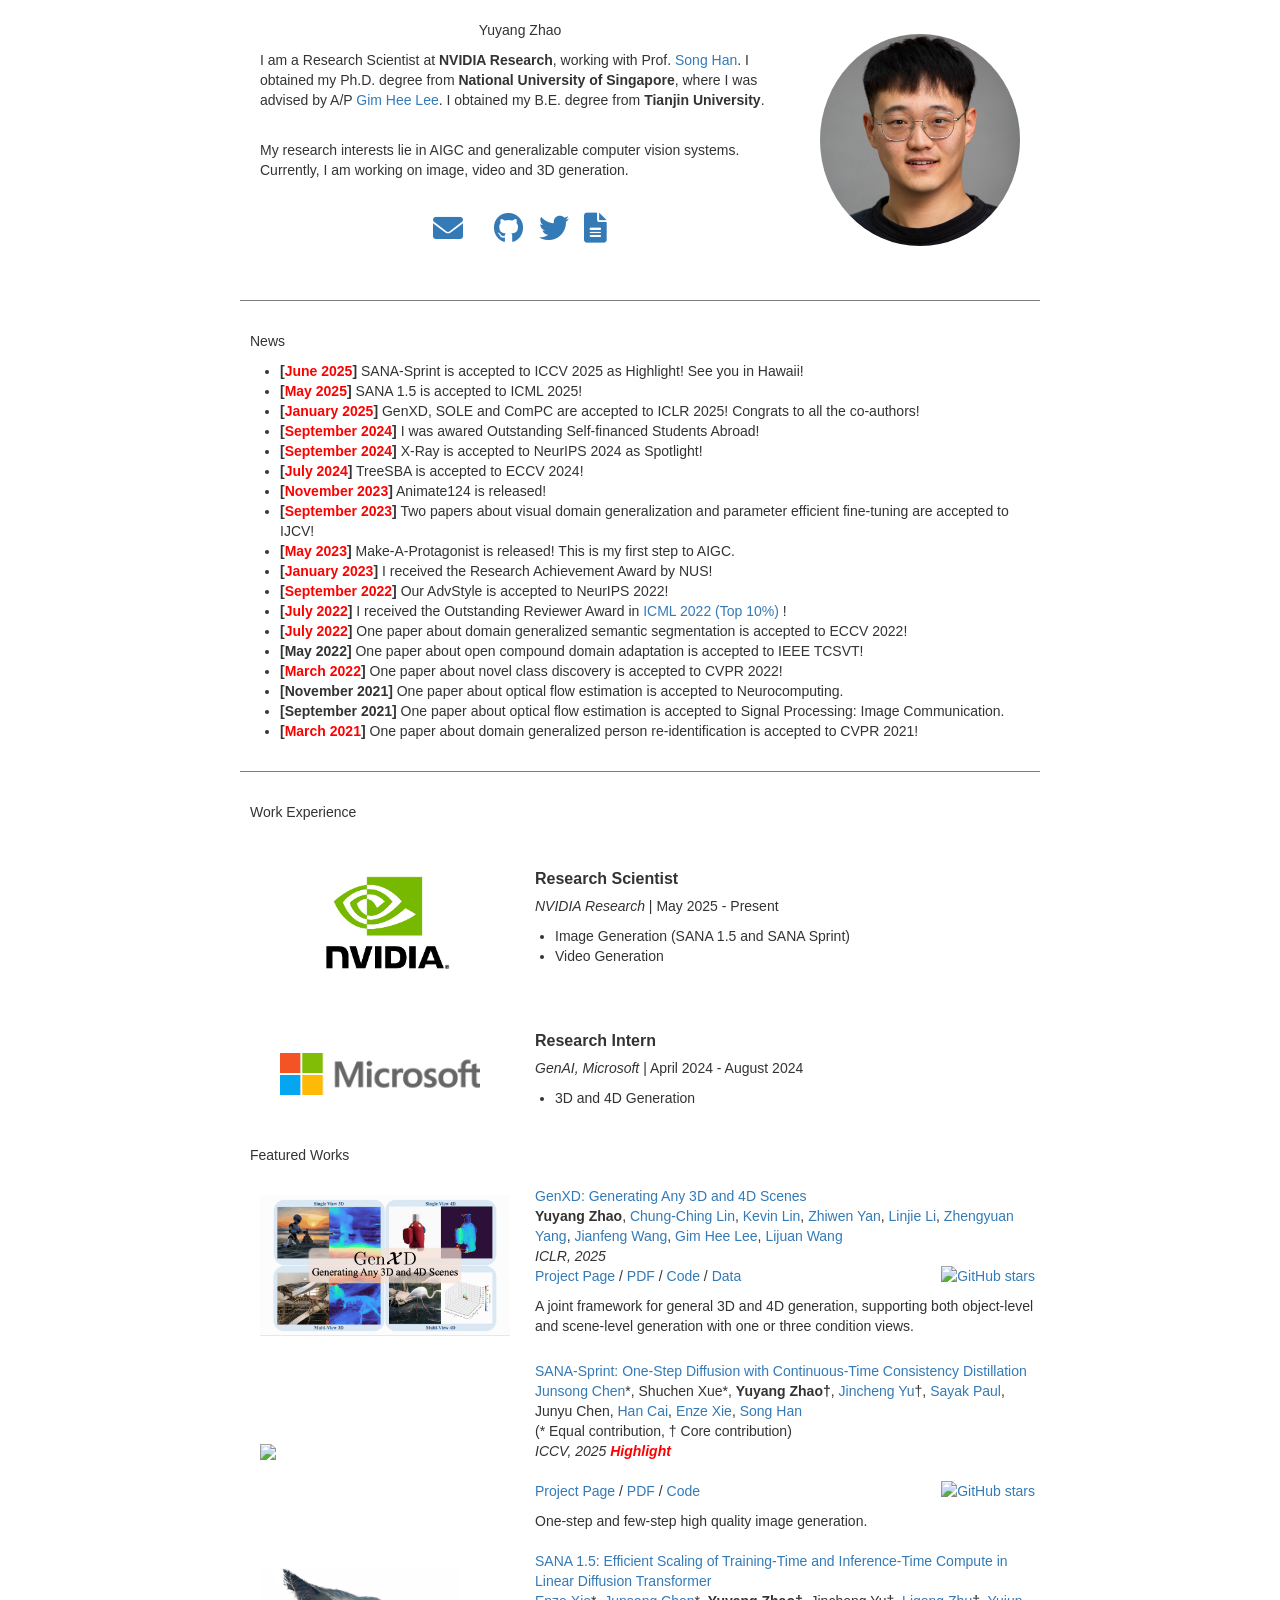
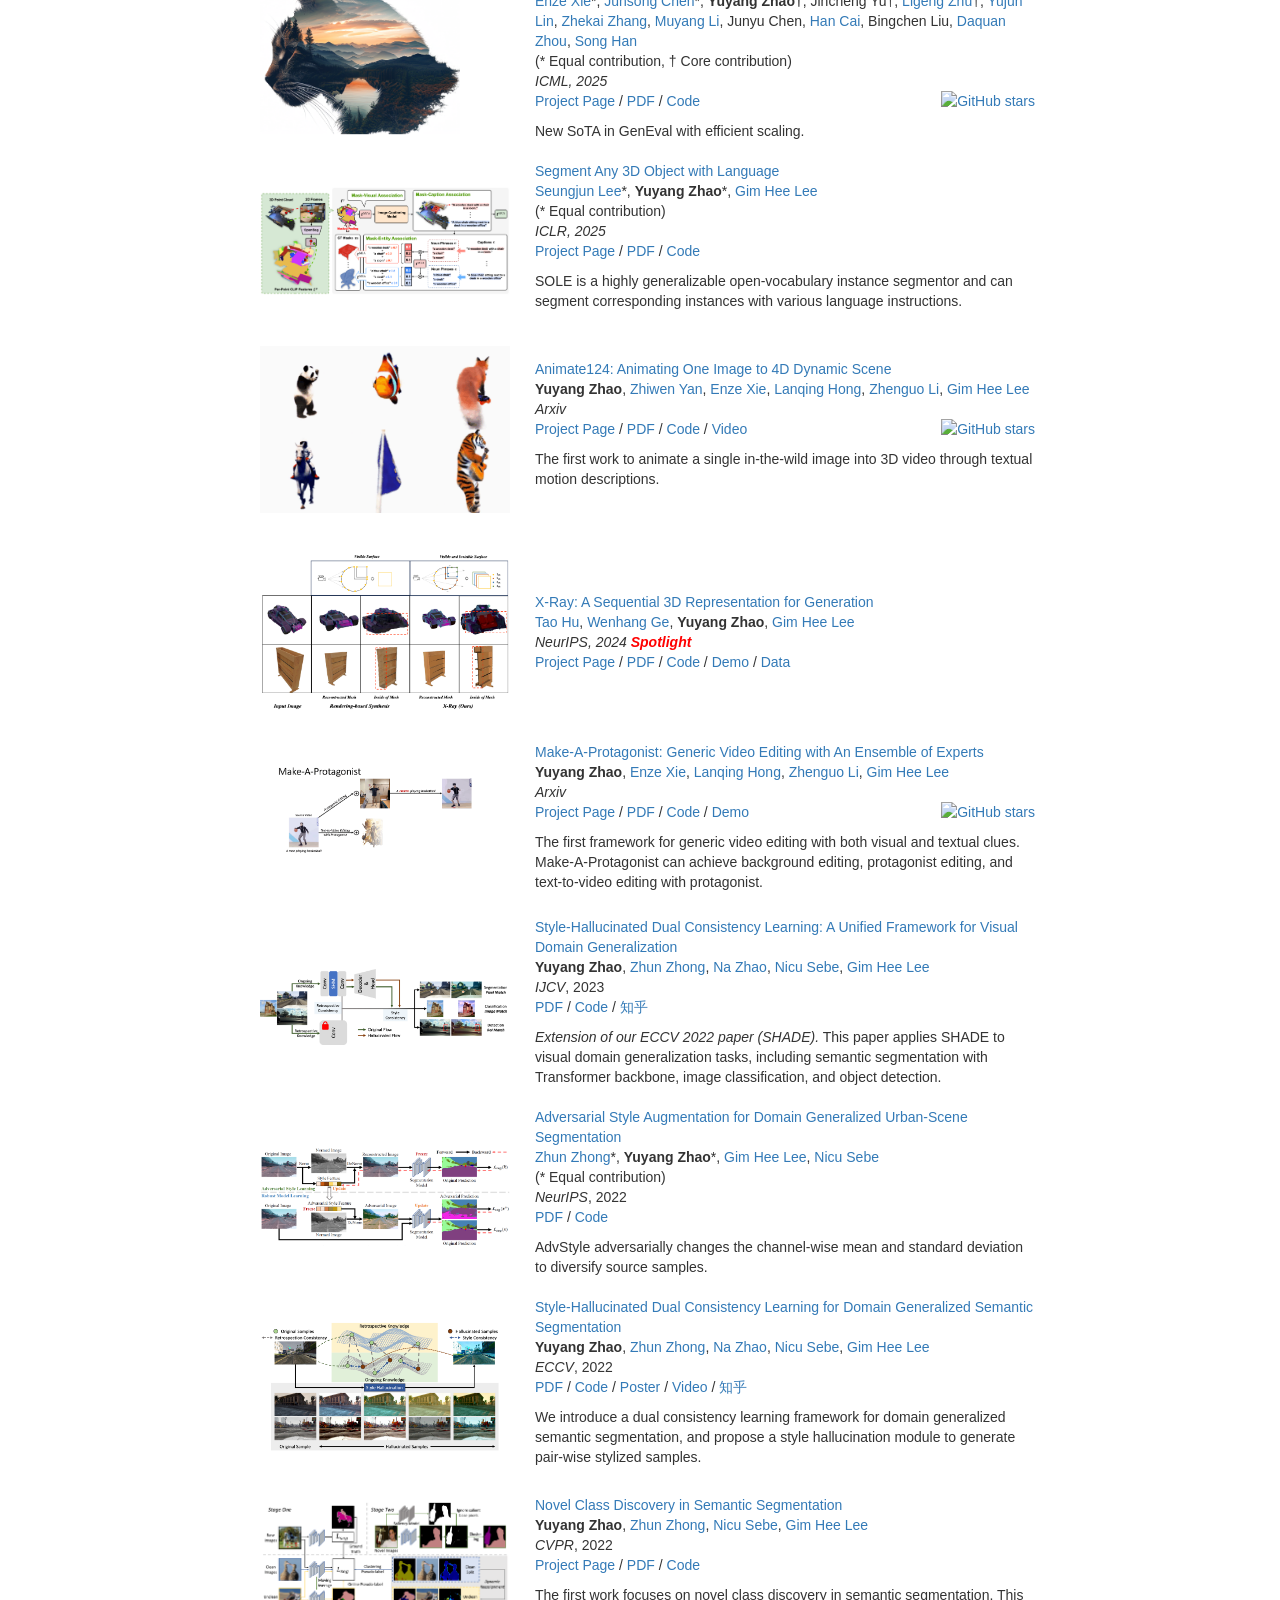
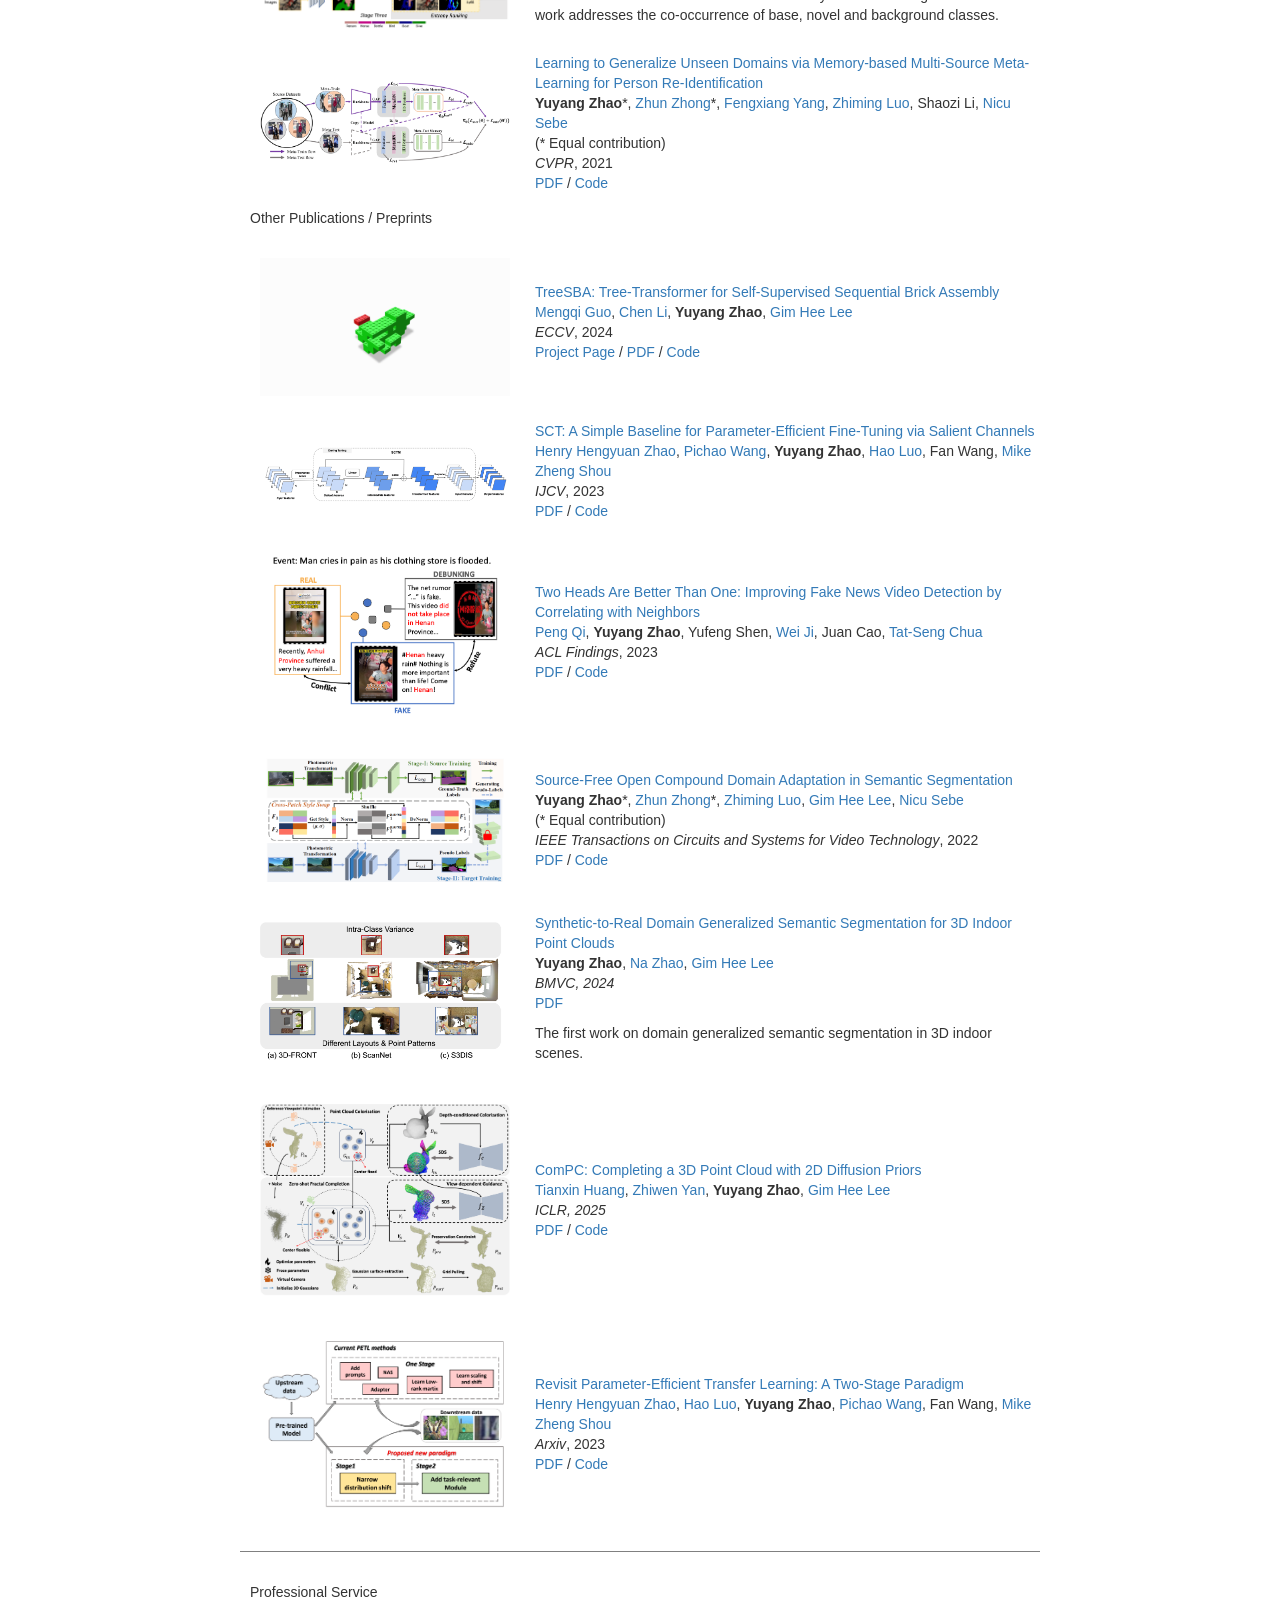
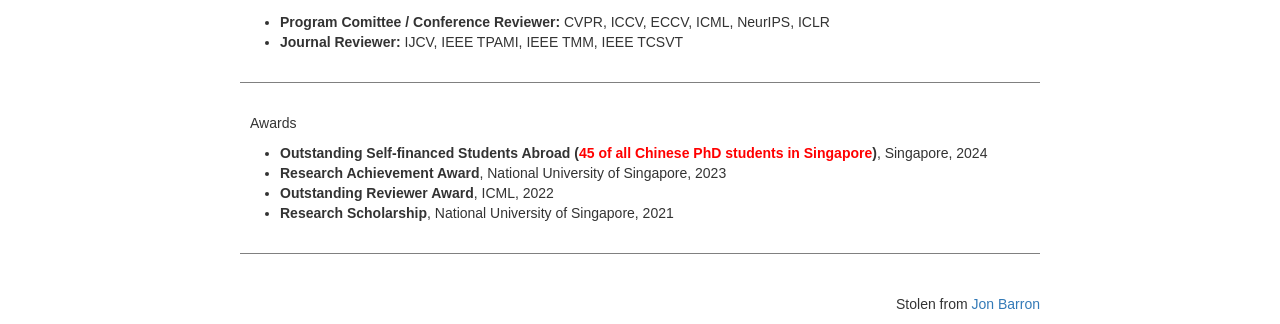
==== index.html @ 02d4dfb7 "update" ====
<!DOCTYPE HTML>
<html lang="en"><head><meta http-equiv="Content-Type" content="text/html; charset=UTF-8">
  <!-- Hi, Jon Here. Please DELETE the two <script> tags below if you use this HTML, otherwise my analytics will track your page -->
  <!-- Global site tag (gtag.js) - Google Analytics -->
  <!-- <script async src="https://www.googletagmanager.com/gtag/js?id=UA-7580334-2"></script> -->
  <!-- <script type="text/javascript" src="js/hidebib.js"></script> -->
  <!-- <script src="pet_cursor.js"></script>  -->
  <script>
    window.dataLayer = window.dataLayer || [];
    function gtag(){dataLayer.push(arguments);}
    gtag('js', new Date());
    gtag('config', 'UA-7580334-2');
  </script>

  <title>Yuyang Zhao</title>
  <link rel="stylesheet" href="https://maxcdn.bootstrapcdn.com/bootstrap/3.2.0/css/bootstrap.min.css">
  
  <meta name="author" content="Yuyang Zhao">
  <meta name="viewport" content="width=device-width, initial-scale=1">
  
  <link rel="stylesheet" type="text/css" href="css/stylesheet.css">
  <link rel="stylesheet" type="text/css" href="css/style.css">
  <link rel="icon" type="image/png" href="img/letter-z.png">
</head>

<!-- Previously, I have interned at <strong>GenAI, Microsoft</strong> and <strong>AITheory, Huawei</strong>.  -->
<!-- <body onload="startPetCursor();"> -->
  <table style="width:100%;max-width:800px;border:0px;border-spacing:0px;border-collapse:separate;margin-right:auto;margin-left:auto;"><tbody>
    <tr style="padding:0px">
      <td style="padding:0px">
        <table style="width:100%;border:0px;border-spacing:0px;border-collapse:separate;margin-right:auto;margin-left:auto;"><tbody>
          <tr style="padding:0px">
            <td style="padding:2.5%;width:70%;vertical-align:middle">
              <p style="text-align:center">
                <name>Yuyang Zhao</name>
              </p>
              <p>I am a Research Scientist at <strong>NVIDIA Research</strong>, working with Prof. <a href="https://songhan.mit.edu/">Song Han</a>. I obtained my Ph.D. degree from <strong>National University of Singapore</strong>, where I was advised by A/P <a href="https://www.comp.nus.edu.sg/~leegh/">Gim Hee Lee</a>. I obtained my B.E. degree from <strong>Tianjin University</strong>. <br/><br/>
              </p>
              <p>
                My research interests lie in AIGC and generalizable computer vision systems. Currently, I am working on image, video and 3D generation.
              </p>

              <p style="text-align:center">
                </br>
                <link rel="stylesheet" href="https://cdn.jsdelivr.net/gh/jpswalsh/academicons@1/css/academicons.min.css">
                <!-- <link rel="stylesheet" href="https://cdnjs.cloudflare.com/ajax/libs/font-awesome/4.7.0/css/font-awesome.min.css"> -->
                <link rel="stylesheet" href="https://cdnjs.cloudflare.com/ajax/libs/font-awesome/6.0.0-beta3/css/all.min.css">
                <a href="mailto:yuyangzhao98@gmail.com"><i class="fa-solid fa-envelope" style='font-size:30px'></i>&nbsp &nbsp
                <a href="https://scholar.google.com/citations?user=u5M6XPAAAAAJ&hl=en"><i class="ai ai-google-scholar ai-3x" style='font-size:28px'></i>&nbsp &nbsp
                <a href="https://github.com/HeliosZhao"><i class="fa-brands fa-github" style='font-size:30px'></i>&nbsp &nbsp
                <a href="https://twitter.com/yuyangzhao_"><i class="fa-brands fa-twitter" style='font-size:30px'></i>&nbsp &nbsp</a>
                <a href="files/CV-Yuyang-Zhao.pdf"><i class="fa-solid fa-file-lines" style='font-size:30px'></i></a>
                <!-- <a href="https://twitter.com/cihangxie?ref_src=twsrc%5Etfw" class="twitter-follow-button" data-show-count="false">Follow @cihangxie</a><script async src="https://platform.twitter.com/widgets.js" charset="utf-8"></script> -->
              </p>
            </td>
            <td style="padding:2.5%;width:40%;max-width:40%">
              <a href="img/selfie.JPG"><img style="width:100%;max-width:100%;border-radius:50%" alt="profile photo" src="img/selfie.JPG" class="hoverZoomLink"></a>
            </td>
          </tr>
        </tbody></table>

        <hr>

        
        <table style="width:100%;border:0px;border-spacing:0px;border-collapse:separate;margin-right:auto;margin-left:auto;"><tbody>
            <tr>
                <td style="padding:10px;width:100%;vertical-align:middle">
                    <heading>News</heading>
                </td>
            </tr>
        </tbody></table>
        <table style="width:100%;border:0px;border-spacing:0px;border-collapse:separate;margin-right:auto;margin-left:auto;"><tbody>
            
        <table style="width:100%;border:0px;border-spacing:0px;border-collapse:separate;margin-right:auto;margin-left:auto;"><tbody>
        <tr>
            <!-- <em><strong><font color='#a82e2e'> I'm on the job market and looking for a Research Scientist/Engineer position starting in the summer of 2025. Feel free to reach out if you have any openings! </strong></em></font> -->
            <ul>
                <li><strong>[<font color="red">June 2025</font>]</strong> SANA-Sprint is accepted to ICCV 2025 as Highlight! See you in Hawaii!

                <li><strong>[<font color="red">May 2025</font>]</strong> SANA 1.5 is accepted to ICML 2025!
                
                <li><strong>[<font color="red">January 2025</font>]</strong> GenXD, SOLE and ComPC are accepted to ICLR 2025! Congrats to all the co-authors!
                
                <li><strong>[<font color="red">September 2024</font>]</strong> I was awared Outstanding Self-financed Students Abroad!

                <li><strong>[<font color="red">September 2024</font>]</strong> X-Ray is accepted to NeurIPS 2024 as Spotlight!

                <li><strong>[<font color="red">July 2024</font>]</strong> TreeSBA is accepted to ECCV 2024!

                <!-- <li><strong>[<font color="red">April 2024</font>]</strong> Checkout our new 3D representation and generation framework: X-Ray! -->

                <li><strong>[<font color="red">November 2023</font>]</strong> Animate124 is released! 

                <li><strong>[<font color="red">September 2023</font>]</strong> Two papers about visual domain generalization and parameter efficient fine-tuning are accepted to IJCV!

                <li><strong>[<font color="red">May 2023</font>]</strong> Make-A-Protagonist is released! This is my first step to AIGC.

                <li><strong>[<font color="red">January 2023</font>]</strong> I received the Research Achievement Award by NUS!

                <li><strong>[<font color="red">September 2022</font>]</strong> Our AdvStyle is accepted to NeurIPS 2022!

                <li><strong>[<font color="red">July 2022</font>]</strong> I received the Outstanding Reviewer Award in <a href="https://icml.cc/Conferences/2022/Reviewers">ICML 2022 (Top 10%) </a>! 

                <li><strong>[<font color="red">July 2022</font>]</strong> One paper about domain generalized semantic segmentation is accepted to ECCV 2022!
            
                <li><strong>[May 2022]</strong> One paper about open compound domain adaptation is accepted to IEEE TCSVT! 

                <li><strong>[<font color="red">March 2022</font>]</strong> One paper about novel class discovery is accepted to CVPR 2022!

                <li><strong>[November 2021]</strong> One paper about optical flow estimation is accepted to Neurocomputing.
                
                <li><strong>[September 2021]</strong> One paper about optical flow estimation is accepted to Signal Processing: Image Communication. 

                <li><strong>[<font color="red">March 2021</font>]</strong> One paper about domain generalized person re-identification is accepted to CVPR 2021!

            </ul>
          </td>
        </tr>
        </tbody></table>
        <hr>



        <table style="width:100%;border:0px;border-spacing:0px;border-collapse:separate;margin-right:auto;margin-left:auto;">
            <tbody>
              <tr>
                <td style="padding:10px;width:100%;vertical-align:middle">
                  <heading>Work Experience</heading>
                </td>
              </tr>
            </tbody>
          </table>
          
          <table style="width:100%;border:0px;border-spacing:0px;border-collapse:separate;margin-right:auto;margin-left:auto;">
            <tbody>
              <tr>

                <td style="padding:20px;width:35%;vertical-align:middle">
                  <img src="img/NVIDIA-logo-white.png" alt="NVIDIA Logo" width="250">
                </td>
                <td style="padding:5px;width:75%;vertical-align:middle">
                  <p style="margin-bottom:5px;">
                    <strong style="font-size:16px;">Research Scientist</strong>
                  </p>
                  <p style="margin-top:2px; margin-bottom:10px;">
                    <em>NVIDIA Research</em> | May 2025 - Present
                  </p>
                  <ul style="padding-left:20px;">
                    <li>Image Generation (SANA 1.5 and SANA Sprint)</li>
                    <li>Video Generation</li>
                  </ul>
                </td>
              </tr>
              
              <tr>
                <td style="padding:40px;width:35%;vertical-align:middle">
                    <img src="img/microsoft-logo.png" alt="Microsoft Logo" width="200">
                  </td>
                  <td style="padding:5px;width:75%;vertical-align:middle">
                  <p style="margin-bottom:5px;">
                    <strong style="font-size:16px;">Research Intern</strong>
                  </p>
                  <p style="margin-top:2px; margin-bottom:10px;">
                    <em>GenAI, Microsoft</em> | April 2024 - August 2024
                  </p>
                  <ul style="padding-left:20px;">
                    <li>3D and 4D Generation</li>
                  </ul>
                </td>
              </tr>
              
            </tbody>
          </table>


        <table style="width:100%;border:0px;border-spacing:0px;border-collapse:separate;margin-right:auto;margin-left:auto;"><tbody>
          <tr>
          <td style="padding:10px;width:100%;vertical-align:middle">
            <heading>Featured Works</heading>
          </td>
        </tr>
      </tbody></table>


      <table style="width:100%;border:0px;border-spacing:0px;border-collapse:separate;margin-right:auto;margin-left:auto;"><tbody> 


        <tr>
            <!-- <td style="padding:20px;width:35%;vertical-align:middle">
                <video width="250" controls>
                    <source src="img/genxd-homepage-teaser.mp4" type="video/mp4">
                </video>
            </td> -->
            <td style="padding:20px;width:35%;vertical-align:middle">
                <img src='img/genxd.gif' width="250"></div>
            </td>
            <td style="padding:5px;width:75%;vertical-align:middle">
                <!-- <p> -->
                <a href="https://arxiv.org/abs/2411.02319">
                    <papertitle>GenXD: Generating Any 3D and 4D Scenes</papertitle>
                </a>
                <br>
                <strong>Yuyang Zhao</strong>,
                <a href="https://www.microsoft.com/en-us/research/people/chunglin/">Chung-Ching Lin</a>,
                <a href="https://sites.google.com/site/kevinlin311tw/me">Kevin Lin</a>,
                <a href="https://jokeryan.github.io/about/">Zhiwen Yan</a>,
                <a href="https://www.microsoft.com/en-us/research/people/linjli/">Linjie Li</a>,
                <a href="https://zyang-ur.github.io/">Zhengyuan Yang</a>,
                <a href="https://jianfengwang.me/">Jianfeng Wang</a>,
                <a href="https://www.comp.nus.edu.sg/~leegh/">Gim Hee Lee</a>,
                <a href="https://www.microsoft.com/en-us/research/people/lijuanw/">Lijuan Wang</a>
                <br>
                <em>ICLR, 2025</em>
                <br>
                <!-- </p> -->
                <div class="paper" id="genxd">
                  <a href="https://gen-x-d.github.io/">Project Page</a> /
                  <a href="https://arxiv.org/pdf/2411.02319">PDF</a> /
                  <a href="https://github.com/HeliosZhao/GenXD">Code</a> /
                  <a href="https://huggingface.co/datasets/Yuyang-z/CamVid-30K">Data</a>
                  <a class="more-link" href="https://github.com/HeliosZhao/GenXD" target="_blank"><img alt="GitHub stars" align="right"
                    src="https://img.shields.io/github/stars/HeliosZhao/GenXD?style=social"></a>
                </div>

                <!-- <br> -->
                <p></p>
                <p>
                A joint framework for general 3D and 4D generation, supporting both object-level and scene-level generation with one or three condition views.
                </p>
            </td>
        </tr> 


        <tr>

            <td style="padding:20px;width:35%;vertical-align:middle">
                <img src='img/sana-sprint.gif' width="250"></div>
            </td>
            <td style="padding:5px;width:75%;vertical-align:middle">
                <!-- <p> -->
                <a href="https://arxiv.org/abs/2503.09641">
                    <papertitle>SANA-Sprint: One-Step Diffusion with Continuous-Time Consistency Distillation</papertitle>
                </a>
                <br>
                
                
                <a href="https://lawrence-cj.github.io/">Junsong Chen</a>*,
                Shuchen Xue*,
                <strong>Yuyang Zhao&dagger;</strong>,
                <a href="https://lovesykun.cn/about.html">Jincheng Yu</a>&dagger;,
                <a href="https://sayak.dev/">Sayak Paul</a>,
                Junyu Chen,
                <a href="https://han-cai.github.io/">Han Cai</a>,
                <a href="https://xieenze.github.io/">Enze Xie</a>,
                <a href="https://hanlab.mit.edu/songhan">Song Han</a>
                <br>
                (* Equal contribution, &dagger; Core contribution)<br>
                <em>ICCV, 2025 <strong><font color="red">Highlight</font></strong> </em>
                <br>
                <br>
                <!-- </p> -->
                <div class="paper" id="sana">
                  <a href="https://nvlabs.github.io/Sana/Sprint/">Project Page</a> /
                  <a href="https://arxiv.org/pdf/2503.09641.pdf">PDF</a> /
                  <a href="https://github.com/NVlabs/Sana">Code</a> 
                  <a class="more-link" href="https://github.com/NVlabs/Sana" target="_blank"><img alt="GitHub stars" align="right"
                    src="https://img.shields.io/github/stars/NVlabs/Sana?style=social"></a>
                </div>

                <!-- <br> -->
                <p></p>
                <p>
                One-step and few-step high quality image generation.
                </p>
            </td>
        </tr> 


        <tr>

            <td style="padding:20px;width:35%;vertical-align:middle">
                <img src='img/sana.png' width="200"></div>
            </td>
            <td style="padding:5px;width:75%;vertical-align:middle">
                <!-- <p> -->
                <a href="https://arxiv.org/abs/2501.18427">
                    <papertitle>SANA 1.5: Efficient Scaling of Training-Time and Inference-Time Compute in Linear Diffusion Transformer</papertitle>
                </a>
                <br>
                
                <a href="https://xieenze.github.io/">Enze Xie</a>*,
                <a href="https://lawrence-cj.github.io/">Junsong Chen</a>*,
                <strong>Yuyang Zhao&dagger;</strong>,
                Jincheng Yu&dagger;,
                <a href="http://lzhu.me/">Ligeng Zhu</a>&dagger;,
                <a href="https://yujunlin.com/">Yujun Lin</a>,
                <a href="https://hanlab.mit.edu/team/zhekai-zhang">Zhekai Zhang</a>,
                <a href="https://lmxyy.me/">Muyang Li</a>,
                Junyu Chen,
                <a href="https://han-cai.github.io/">Han Cai</a>,
                Bingchen Liu,
                <a href="https://zhoudaquan.github.io/homepage.io/index.html">Daquan Zhou</a>,
                <a href="https://hanlab.mit.edu/songhan">Song Han</a>
                <br>
                (* Equal contribution, &dagger; Core contribution)<br>
                <em>ICML, 2025</em>
                <br>
                <!-- </p> -->
                <div class="paper" id="sana">
                  <a href="https://nvlabs.github.io/Sana/">Project Page</a> /
                  <a href="https://arxiv.org/pdf/2501.18427.pdf">PDF</a> /
                  <a href="https://github.com/NVlabs/Sana">Code</a> 
                  <a class="more-link" href="https://github.com/NVlabs/Sana" target="_blank"><img alt="GitHub stars" align="right"
                    src="https://img.shields.io/github/stars/NVlabs/Sana?style=social"></a>
                </div>

                <!-- <br> -->
                <p></p>
                <p>
                New SoTA in GenEval with efficient scaling.
                </p>
            </td>
        </tr> 


        <tr>
            <!-- <tr bgcolor="#ffffd0"> -->
                <td style="padding:20px;width:35%;vertical-align:middle">
                    <img src='img/sole.png' width="250"></div>
                        </td>
                <td style="padding:5px;width:75%;vertical-align:middle">
                    <!-- <p> -->
                    <a href="https://arxiv.org/abs/2404.02157">
                        <papertitle>Segment Any 3D Object with Language</papertitle>
                    </a>
                    <br>
                    <a href="https://github.com/0nandon">Seungjun Lee</a>*,
                    <strong>Yuyang Zhao</strong>*,
                    <a href="https://www.comp.nus.edu.sg/~leegh/">Gim Hee Lee</a>
                    <br>
                    (* Equal contribution)<br>
                    <em>ICLR, 2025</em>
                    <br>
                    <!-- </p> -->
                    <div class="paper" id="sole">
                      <a href="https://cvrp-sole.github.io/">Project Page</a> /
                      <a href="https://arxiv.org/pdf/2404.02157.pdf">PDF</a> /
                      <a href="https://github.com/CVRP-SOLE/SOLE">Code</a> 
                    </div>
  
                    <!-- <br> -->
                    <p></p>
                    <p>
                    SOLE is a highly generalizable open-vocabulary instance segmentor and can segment corresponding instances with various language instructions.
                    </p>
                </td>
            </tr> 


        <tr>
            <!-- <tr bgcolor="#ffffd0"> -->
                <td style="padding:20px;width:35%;vertical-align:middle">
                    <img src='img/animate124.gif' width="250"></div>
                </td>
                <td style="padding:5px;width:75%;vertical-align:middle">
                    <!-- <p> -->
                    <a href="https://arxiv.org/abs/2311.14603">
                        <papertitle>Animate124: Animating One Image to 4D Dynamic Scene</papertitle>
                    </a>
                    <br>
                    <strong>Yuyang Zhao</strong>,
                    <a href="https://jokeryan.github.io/about/">Zhiwen Yan</a>,
                    <a href="https://xieenze.github.io/">Enze Xie</a>,
                    <a href="https://scholar.google.com.sg/citations?user=2p7x6OUAAAAJ&hl=en">Lanqing Hong</a>,
                    <a href="https://scholar.google.com.sg/citations?user=XboZC1AAAAAJ&hl=en">Zhenguo Li</a>,
                    <a href="https://www.comp.nus.edu.sg/~leegh/">Gim Hee Lee</a>
                    <br>
                    <em>Arxiv</em>
                    <br>
                    <!-- </p> -->
                    <div class="paper" id="Animate124">
                      <a href="https://animate124.github.io/">Project Page</a> /
                      <a href="https://arxiv.org/pdf/2311.14603.pdf">PDF</a> /
                      <a href="https://github.com/HeliosZhao/Animate124">Code</a> /
                      <a href="https://www.youtube.com/watch?v=L_1HCBhz9MM">Video</a>
                      <a class="more-link" href="https://github.com/HeliosZhao/Animate124" target="_blank"><img alt="GitHub stars" align="right"
                        src="https://img.shields.io/github/stars/HeliosZhao/Animate124?style=social"></a>
                    </div>
  
                    <!-- <br> -->
                    <p></p>
                    <p>
                    The first work to animate a single in-the-wild image into 3D video through textual motion descriptions.
                    </p>
                </td>
            </tr> 


    <tr>
        <!-- <tr bgcolor="#ffffd0"> -->
            <td style="padding:20px;width:35%;vertical-align:middle">
                <img src='img/xray.png' width="250"></div>
                    </td>
            <td style="padding:5px;width:75%;vertical-align:middle">
                <!-- <p> -->
                <a href="https://arxiv.org/abs/2404.14329">
                    <papertitle>X-Ray: A Sequential 3D Representation for Generation</papertitle>
                </a>
                <br>
                <a href="https://tau-yihouxiang.github.io/">Tao Hu</a>,
                <a href="https://g3956.github.io/wenhangge.github.io/">Wenhang Ge</a>,
                <strong>Yuyang Zhao</strong>,
                <a href="https://www.comp.nus.edu.sg/~leegh/">Gim Hee Lee</a>
                <br>
                <em>NeurIPS, 2024 <strong><font color="red">Spotlight</font></strong> </em>
                <br>
                <!-- </p> -->
                <div class="paper" id="zspcc">
                    <a href="https://tau-yihouxiang.github.io/projects/X-Ray/X-Ray.html">Project Page</a> /
                    <a href="https://arxiv.org/pdf/2404.14329.pdf">PDF</a> /
                    <a href="https://github.com/tau-yihouxiang/X-Ray">Code</a> /
                    <a href="">Demo</a> /
                    <a href="https://huggingface.co/datasets/yihouxiang/X-Ray">Data</a> 
                </div>

                <!-- <br>
                <p></p>
                <p>
                SOLE is a highly generalizable open-vocabulary instance segmentor and can segment corresponding instances with various language instructions.
                </p> -->
            </td>
        </tr> 

    
                
        <tr>
          <!-- <tr bgcolor="#ffffd0"> -->
              <td style="padding:20px;width:35%;vertical-align:middle">
                  <img src='img/make-a-protagonist.gif' width="250"></div>
                      </td>
              <td style="padding:5px;width:75%;vertical-align:middle">
                  <!-- <p> -->
                  <a href="https://arxiv.org/abs/2305.08850">
                      <papertitle>Make-A-Protagonist: Generic Video Editing with An Ensemble of Experts</papertitle>
                  </a>
                  <br>
                  <strong>Yuyang Zhao</strong>,
                  <a href="https://xieenze.github.io/">Enze Xie</a>,
                  <a href="https://scholar.google.com.sg/citations?user=2p7x6OUAAAAJ&hl=en">Lanqing Hong</a>,
                  <a href="https://scholar.google.com.sg/citations?user=XboZC1AAAAAJ&hl=en">Zhenguo Li</a>,
                  <a href="https://www.comp.nus.edu.sg/~leegh/">Gim Hee Lee</a>
                  <br>
                  <em>Arxiv</em>
                  <br>
                  <!-- </p> -->
                  <div class="paper" id="Make-A-Protagonist">
                    <a href="https://make-a-protagonist.github.io/">Project Page</a> /
                    <a href="https://arxiv.org/pdf/2305.08850.pdf">PDF</a> /
                    <a href="https://github.com/HeliosZhao/Make-A-Protagonist">Code</a> /
                    <a href="https://huggingface.co/spaces/Make-A-Protagonist/Make-A-Protagonist-inference">Demo</a>
                    <a class="more-link" href="https://github.com/HeliosZhao/Make-A-Protagonist" target="_blank"><img alt="GitHub stars" align="right"
                      src="https://img.shields.io/github/stars/HeliosZhao/Make-A-Protagonist?style=social"></a>
                  </div>

                  <!-- <br> -->
                  <p></p>
                  <p>
                  The first framework for generic video editing with both visual and textual clues. Make-A-Protagonist can achieve background editing, protagonist editing, and text-to-video editing with protagonist.
                  </p>
              </td>
          </tr> 


          <tr>
            <!-- <tr bgcolor="#ffffd0"> -->
                <td style="padding:20px;width:35%;vertical-align:middle">
                    <img src='img/shade-visualdg.png' width="250"></div>
                        </td>
                <td style="padding:5px;width:75%;vertical-align:middle">
                    <!-- <p> -->
                    <a href="https://arxiv.org/abs/2212.09068">
                        <papertitle>Style-Hallucinated Dual Consistency Learning: A Unified Framework for Visual Domain Generalization</papertitle>
                    </a>
                    <br>
                    <strong>Yuyang Zhao</strong>,
                    <a href="https://zhunzhong.site/">Zhun Zhong</a>,
                    <a href="https://na-z.github.io/">Na Zhao</a>,
                    <a href="https://disi.unitn.it/~sebe/">Nicu Sebe</a>,
                    <a href="https://www.comp.nus.edu.sg/~leegh/">Gim Hee Lee</a>
                    <br>
                    <em>IJCV</em>, 2023
                    <br>
                    <!-- </p> -->
                    <div class="paper" id="SHADE-V">
                        <a href="https://arxiv.org/pdf/2212.09068.pdf">PDF</a> /
                        <a href="https://github.com/HeliosZhao/SHADE-VisualDG">Code</a> /
                        <a href="https://zhuanlan.zhihu.com/p/593927717">知乎</a>
                    </div>
                    <!-- <br> -->
                    <p></p>
                    <p>
                    <em>Extension of our ECCV 2022 paper (SHADE).</em>
                    This paper applies SHADE to visual domain generalization tasks, including semantic segmentation with Transformer backbone, image classification, and object detection.
                    </p>
                </td>
            </tr> 

            
        <tr>
            <td style="padding:20px;width:25%;vertical-align:middle">
                <img src='img/advstyle.png' width="250"></div>
                    </td>
            <!-- <td width="75%" valign="middle"> -->
            <td style="padding:5px;width:75%;vertical-align:middle">
                <!-- <p> -->
                <a href="https://arxiv.org/abs/2207.04892">
                    <papertitle>Adversarial Style Augmentation for Domain Generalized Urban-Scene Segmentation</papertitle>
                </a>
                <br>
                <a href="https://zhunzhong.site/">Zhun Zhong</a>*,
                <strong>Yuyang Zhao</strong>*,
                <a href="https://www.comp.nus.edu.sg/~leegh/">Gim Hee Lee</a>,
                <a href="https://disi.unitn.it/~sebe/">Nicu Sebe</a>
                <br>
                (* Equal contribution)<br>
                <em>NeurIPS</em>, 2022
                <br>
                <!-- </p> -->
                <!-- <div class="paper" id="AdvStyle"> -->
                <a href="https://arxiv.org/pdf/2207.04892.pdf">PDF</a> /
                <a href="">Code</a>
                <!-- </div> -->
                <!-- <br> -->
                <p></p>
                <p>
                 AdvStyle adversarially changes the channel-wise mean and standard deviation to diversify source samples.
                </p>
                <p></p>
            </td>
        </tr>

        <tr>
        <!-- <tr bgcolor="#ffffd0"> -->
            <td style="padding:20px;width:35%;vertical-align:middle">
                <img src='img/shade_intro.png' width="250"></div>
                    </td>
            <td style="padding:5px;width:75%;vertical-align:middle">
                <!-- <p> -->
                <a href="https://arxiv.org/abs/2204.02548">
                    <papertitle>Style-Hallucinated Dual Consistency Learning for Domain Generalized Semantic Segmentation</papertitle>
                </a>
                <br>
                <strong>Yuyang Zhao</strong>,
                <a href="https://zhunzhong.site/">Zhun Zhong</a>,
                <a href="https://na-z.github.io/">Na Zhao</a>,
                <a href="https://disi.unitn.it/~sebe/">Nicu Sebe</a>,
                <a href="https://www.comp.nus.edu.sg/~leegh/">Gim Hee Lee</a>
                <br>
                <em>ECCV</em>, 2022
                <br>
                <!-- </p> -->
                <div class="paper" id="SHADE">
                    <a href="https://arxiv.org/pdf/2204.02548.pdf">PDF</a> /
                    <a href="https://github.com/HeliosZhao/SHADE">Code</a> /
                    <a href="https://github.com/HeliosZhao/SHADE/blob/master/assets/poster-0086.pdf">Poster</a> /
                    <a href="https://github.com/HeliosZhao/SHADE/releases/download/v1.0.0/0086.mp4">Video</a> /
                    <a href="https://zhuanlan.zhihu.com/p/593927717">知乎</a>
                </div>
                <!-- <br> -->
                <p></p>
                <p>
                 We introduce a dual consistency learning framework for domain generalized semantic segmentation, and propose a style hallucination module to generate pair-wise stylized samples.
                </p>
            </td>
        </tr> 

        <tr>
        <!-- <tr bgcolor="#ffffd0"> -->
            <td style="padding:20px;width:35%;vertical-align:middle">
                <img src='img/ncdss.png' width="250"></div>
                    </td>
            <td style="padding:5px;width:75%;vertical-align:middle">
                <!-- <p> -->
                <a href="https://arxiv.org/abs/2112.01900">
                    <papertitle>Novel Class Discovery in Semantic Segmentation</papertitle>
                </a>
                <br>
                <strong>Yuyang Zhao</strong>,
                <a href="https://zhunzhong.site/">Zhun Zhong</a>,
                <a href="https://disi.unitn.it/~sebe/">Nicu Sebe</a>,
                <a href="https://www.comp.nus.edu.sg/~leegh/">Gim Hee Lee</a>
                <br>
                <em>CVPR</em>, 2022
                <br>
                <!-- </p> -->
                <div class="paper" id="NCDSS">
                    <a href="https://ncdss.github.io/">Project Page</a> /
                    <a href="https://arxiv.org/pdf/2112.01900.pdf">PDF</a> /
                    <a href="https://github.com/HeliosZhao/NCDSS">Code</a>
                </div>
                <!-- <br> -->
                <p></p>
                <p>
                 The first work focuses on novel class discovery in semantic segmentation. This work addresses the co-occurrence of base, novel and background classes.
                </p>
            </td>
        </tr> 


        <tr>
            <!-- <tr bgcolor="#ffffd0"> -->
                <td style="padding:20px;width:35%;vertical-align:middle">
                    <img src='img/m3l.png' width="250"></div>
                        </td>
                <td style="padding:5px;width:75%;vertical-align:middle">
                    <!-- <p> -->
                    <a href="https://arxiv.org/abs/2012.00417">
                        <papertitle>Learning to Generalize Unseen Domains via Memory-based Multi-Source Meta-Learning for Person Re-Identification</papertitle>
                    </a>
                    <br>
                    <strong>Yuyang Zhao</strong>*,
                    <a href="https://zhunzhong.site/">Zhun Zhong</a>*,
                    <a href="https://flyingroastduck.github.io/">Fengxiang Yang</a>,
                    <a href="https://sites.google.com/view/zhimingluo">Zhiming Luo</a>,
                    Shaozi Li,
                    <a href="https://disi.unitn.it/~sebe/">Nicu Sebe</a>
                    <br>
                    (* Equal contribution)<br>
                    <em>CVPR</em>, 2021
                    <br>
                    <!-- </p> -->
                    <!-- <div class="paper" id="m3l"> -->
                    <a href="https://arxiv.org/pdf/2012.00417.pdf">PDF</a> /
                    <a href="https://github.com/HeliosZhao/M3L">Code</a>
                    <!-- </div> -->
                    <br>
                </td>
            </tr> 
    

        <table style="width:100%;border:0px;border-spacing:0px;border-collapse:separate;margin-right:auto;margin-left:auto;"><tbody>
            <tr>
            <td style="padding:10px;width:100%;vertical-align:middle">
              <heading>Other Publications / Preprints</heading>
            </td>
          </tr>
        </tbody></table>

        <!-- <table style="width:100%;border:0px;border-spacing:0px;border-collapse:separate;margin-right:auto;margin-left:auto;"><tbody>
            <tr>
            <td style="padding:10px;width:100%;vertical-align:middle">
              <h4><u>2022</u></h4>
            </td>
          </tr>
        </tbody></table> -->


        <table style="width:100%;border:0px;border-spacing:0px;border-collapse:separate;margin-right:auto;margin-left:auto;"><tbody> 


            <tr>
                <!-- <tr bgcolor="#ffffd0"> -->
                    <td style="padding:20px;width:35%;vertical-align:middle">
                        <img src='img/TreeSBA.gif' width="250"></div>
                            </td>
                    <td style="padding:5px;width:75%;vertical-align:middle">
                        <!-- <p> -->
                        <a href="https://arxiv.org/abs/2309.08513">
                            <papertitle>TreeSBA: Tree-Transformer for Self-Supervised Sequential Brick Assembly</papertitle>
                        </a>
                        <br>
                        <a href="https://dreamguo.github.io/">Mengqi Guo</a>,
                        <a href="https://chaneyddtt.github.io/">Chen Li</a>,
                        <strong>Yuyang Zhao</strong>,
                        <a href="https://www.comp.nus.edu.sg/~leegh/">Gim Hee Lee</a>
                        <br>
                        <em>ECCV</em>, 2024
                        <br>
                        <!-- </p> -->
                        <div class="paper" id="TreeSBA">
                            <a href="https://dreamguo.github.io/projects/TreeSBA/">Project Page</a> /
                            <a href="">PDF</a> /
                            <a href="">Code</a> 
                        </div>
                        <!-- <br> -->
                        <p></p>
                        <!-- <p>
                        <em>Extension of our ECCV 2022 paper (SHADE).</em>
                        This paper applies SHADE to visual domain generalization tasks, including semantic segmentation with Transformer backbone, image classification, and object detection.
                        </p> -->
                    </td>
                </tr>

                
        <tr>
          <!-- <tr bgcolor="#ffffd0"> -->
              <td style="padding:20px;width:35%;vertical-align:middle">
                  <img src='img/sct.png' width="250"></div>
                      </td>
              <td style="padding:5px;width:75%;vertical-align:middle">
                  <!-- <p> -->
                  <a href="https://arxiv.org/abs/2309.08513">
                      <papertitle>SCT: A Simple Baseline for Parameter-Efficient Fine-Tuning via Salient Channels</papertitle>
                  </a>
                  <br>
                  <a href="https://zhaohengyuan1.github.io/">Henry Hengyuan Zhao</a>,
                  <a href="https://wangpichao.github.io/">Pichao Wang</a>,
                  <strong>Yuyang Zhao</strong>,
                  <a href="https://luohao.site/">Hao Luo</a>,
                  Fan Wang,
                  <a href="https://sites.google.com/view/showlab">Mike Zheng Shou</a>
                  <br>
                  <em>IJCV</em>, 2023
                  <br>
                  <!-- </p> -->
                  <div class="paper" id="SCT">
                      <a href="https://arxiv.org/pdf/2309.08513.pdf">PDF</a> /
                      <a href="https://github.com/zhaohengyuan1/SCT">Code</a> 
                  </div>
                  <!-- <br> -->
                  <p></p>
                  <!-- <p>
                  <em>Extension of our ECCV 2022 paper (SHADE).</em>
                  This paper applies SHADE to visual domain generalization tasks, including semantic segmentation with Transformer backbone, image classification, and object detection.
                  </p> -->
              </td>
          </tr>


        <tr>
          <!-- <tr bgcolor="#ffffd0"> -->
              <td style="padding:20px;width:35%;vertical-align:middle">
                  <img src='img/need.png' width="250"></div>
                      </td>
              <td style="padding:5px;width:75%;vertical-align:middle">
                  <!-- <p> -->
                  <a href="https://arxiv.org/abs/2306.05241">
                      <papertitle>Two Heads Are Better Than One: Improving Fake News Video Detection by Correlating with Neighbors</papertitle>
                  </a>
                  <br>
                  <a href="http://pengqi.site/">Peng Qi</a>,
                  <strong>Yuyang Zhao</strong>,
                  Yufeng Shen,
                  <a href="https://jiwei0523.github.io/">Wei Ji</a>,
                  Juan Cao,
                  <a href="https://www.chuatatseng.com/">Tat-Seng Chua</a>
                  <br>
                  <em>ACL Findings</em>, 2023
                  <br>
                  <!-- </p> -->
                  <div class="paper" id="NEED">
                      <a href="https://arxiv.org/pdf/2306.05241.pdf">PDF</a> /
                      <a href="https://github.com/ICTMCG/NEED">Code</a> 
                  </div>
                  <!-- <br> -->
                  <p></p>
              </td>
          </tr> 


        <tr>
            <td style="padding:20px;width:35%;vertical-align:middle">
                <img src='img/sfocda2.png' width="250"></div>
                    </td>
            <td style="padding:5px;width:75%;vertical-align:middle">
                <!-- <p> -->
                <a href="https://ieeexplore.ieee.org/document/9785619">
                    <papertitle>Source-Free Open Compound Domain Adaptation in Semantic Segmentation</papertitle>
                </a>
                <br>
                <strong>Yuyang Zhao</strong>*,
                <a href="https://zhunzhong.site/">Zhun Zhong</a>*,
                <a href="https://sites.google.com/view/zhimingluo">Zhiming Luo</a>,
                <a href="https://www.comp.nus.edu.sg/~leegh/">Gim Hee Lee</a>,
                <a href="https://disi.unitn.it/~sebe/">Nicu Sebe</a>
                <br>
                (* Equal contribution)<br>
                <em>IEEE Transactions on Circuits and Systems for Video Technology</em>, 2022
                <br>
                <!-- </p> -->
                <!-- <div class="paper" id="sfocda"> -->
                    <a href="https://ieeexplore.ieee.org/document/9785619">PDF</a> / 
                    <a href="https://github.com/HeliosZhao/SFOCDA">Code</a>
                <!-- </div> -->
                <br>
            </td> 
        </tr>

 
        <tr>
            <td style="padding:20px;width:25%;vertical-align:middle">
                <img src='img/dg3dseg.png' width="250"></div>
                    </td>
            <td style="padding:5px;width:75%;vertical-align:middle">
                <p>
                <a href="https://arxiv.org/abs/2212.04668">
                    <papertitle>Synthetic-to-Real Domain Generalized Semantic Segmentation for 3D Indoor Point Clouds</papertitle>
                </a>
                <br>
                <strong>Yuyang Zhao</strong>,
                <a href="https://na-z.github.io/">Na Zhao</a>,
                <a href="https://www.comp.nus.edu.sg/~leegh/">Gim Hee Lee</a>
                <br>
                <em>BMVC, 2024</em>
                <br>
                <!-- </p> -->
                <!-- <div class="paper" id="dg3dseg"> -->
                <a href="https://arxiv.org/pdf/2212.04668.pdf">PDF</a> 
                <!-- </div> -->
                <!-- <br> -->
                <p></p>
                <p>
                 The first work on domain generalized semantic segmentation in 3D indoor scenes.
                </p>
            </td>
        </tr> 


        <tr>
            <!-- <tr bgcolor="#ffffd0"> -->
                <td style="padding:20px;width:35%;vertical-align:middle">
                    <img src='img/zspcc.png' width="250"></div>
                        </td>
                <td style="padding:5px;width:75%;vertical-align:middle">
                    <!-- <p> -->
                    <a href="https://arxiv.org/abs/2404.06814">
                        <papertitle>ComPC: Completing a 3D Point Cloud with 2D Diffusion Priors</papertitle>
                    </a>
                    <br>
                    <a href="https://scholar.google.com/citations?user=Fg7WYfcAAAAJ&hl=en&oi=ao">Tianxin Huang</a>,
                    <a href="https://jokeryan.github.io/about/">Zhiwen Yan</a>,
                    <strong>Yuyang Zhao</strong>,
                    <a href="https://www.comp.nus.edu.sg/~leegh/">Gim Hee Lee</a>
                    <br>
                    <em>ICLR, 2025</em>
                    <br>
                    <!-- </p> -->
                    <div class="paper" id="zspcc">
                        <!-- <a href="https://cvrp-sole.github.io/">Project Page</a> / -->
                        <a href="https://arxiv.org/pdf/2404.06814.pdf">PDF</a> /
                        <a href="">Code</a> 
                    </div>
    
                    <!-- <br>
                    <p></p>
                    <p>
                    SOLE is a highly generalizable open-vocabulary instance segmentor and can segment corresponding instances with various language instructions.
                    </p> -->
                </td>
            </tr> 

           

        <tr>
          <!-- <tr bgcolor="#ffffd0"> -->
              <td style="padding:20px;width:35%;vertical-align:middle">
                  <img src='img/ttc.png' width="250"></div>
                      </td>
              <td style="padding:5px;width:75%;vertical-align:middle">
                  <!-- <p> -->
                  <a href="https://arxiv.org/abs/2303.07910">
                      <papertitle>Revisit Parameter-Efficient Transfer Learning: A Two-Stage Paradigm</papertitle>
                  </a>
                  <br>
                  <a href="https://zhaohengyuan1.github.io/">Henry Hengyuan Zhao</a>,
                  <a href="https://luohao.site/">Hao Luo</a>,
                  <strong>Yuyang Zhao</strong>,
                  <a href="https://wangpichao.github.io/">Pichao Wang</a>,
                  Fan Wang,
                  <a href="https://sites.google.com/view/showlab">Mike Zheng Shou</a>
                  <br>
                  <em>Arxiv</em>, 2023
                  <br>
                  <!-- </p> -->
                  <div class="paper" id="TTC">
                      <a href="https://arxiv.org/pdf/2303.07910.pdf">PDF</a> /
                      <a href="https://github.com/showlab/TTC-Tuning">Code</a> 
                  </div>
              </td>
          </tr>


<!-- 
        <tr>
            <td style="padding:20px;width:35%;vertical-align:middle">
                <img src='img/fpcr.png' width="250"></div>
                    </td>
            <td style="padding:5px;width:75%;vertical-align:middle">
                <a href="files/fprc.pdf">
                    <papertitle>FPCR-Net: Feature Pyramidal Correlation and Residual Reconstruction for Optical Flow Estimation</papertitle>
                </a>
                <br>
                Xiaolin Song,
                <strong>Yuyang Zhao</strong>,
                Jingyu Yang,
                Cuiling Lan,
                Wenjun Zeng
                <br>
                <em>Neurocomputing</em>, 2021
                <br>
                    <a href="files/fprc.pdf">PDF</a>
                <br>
            </td>
        </tr> -->

        <!-- <tr>
            <td style="padding:20px;width:35%;vertical-align:middle">
                <img src='img/stc.png' width="250"></div>
                    </td>
            <td style="padding:5px;width:75%;vertical-align:middle">
                <a href="files/STC-Flow.pdf">
                    <papertitle>Spatio-temporal Context-aware Optical Flow Estimation</papertitle>
                </a>
                <br>
                Xiaolin Song,
                <strong>Yuyang Zhao</strong>,
                Jingyu Yang
                <br>
                <em>Signal Processing: Image Communication</em>, 2021
                <br>
                <a href="files/STC-Flow.pdf">PDF</a>
                <br>
            </td> 
        </tr> -->

        
        </tbody></table>
        <hr>
        


        <table style="width:100%;border:0px;border-spacing:0px;border-collapse:separate;margin-right:auto;margin-left:auto;"><tbody>
            <tr>
                <td style="padding:10px;width:100%;vertical-align:middle">
                    <heading>Professional Service</heading>
                </td>
            </tr>
        </tbody></table>
        <table style="width:100%;border:0px;border-spacing:0px;border-collapse:separate;margin-right:auto;margin-left:auto;"><tbody>
            
        <table style="width:100%;border:0px;border-spacing:0px;border-collapse:separate;margin-right:auto;margin-left:auto;"><tbody>
        <tr>
            <ul>

                <!-- <li><strong>Program Comittee / Conference Reviewer:</strong> CVPR 2022-2023, ICCV 2023, ECCV 2022, ICML 2022, NeurIPS 2022-2023, AAAI 2022, ACM MM 2022 -->
                <li><strong>Program Comittee / Conference Reviewer:</strong> CVPR, ICCV, ECCV, ICML, NeurIPS, ICLR

                <li><strong>Journal Reviewer:</strong> IJCV, IEEE TPAMI, IEEE TMM, IEEE TCSVT

            </ul>
          </td>
        </tr>
        </tbody></table>
        <hr>

        <table style="width:100%;border:0px;border-spacing:0px;border-collapse:separate;margin-right:auto;margin-left:auto;"><tbody>
          <tr>
              <td style="padding:10px;width:100%;vertical-align:middle">
                  <heading>Awards</heading>
              </td>
          </tr>
      </tbody></table>
      <table style="width:100%;border:0px;border-spacing:0px;border-collapse:separate;margin-right:auto;margin-left:auto;"><tbody>
          
      <table style="width:100%;border:0px;border-spacing:0px;border-collapse:separate;margin-right:auto;margin-left:auto;"><tbody>
      <tr>
          <ul>
              <li><strong>Outstanding Self-financed Students Abroad (<font color="red">45 of all Chinese PhD students in Singapore</font>)</strong>, Singapore, 2024

              <li><strong>Research Achievement Award</strong>, National University of Singapore, 2023

              <li><strong>Outstanding Reviewer Award</strong>, ICML, 2022

              <li><strong>Research Scholarship</strong>, National University of Singapore, 2021


          </ul>
        </td>
      </tr>
      </tbody></table>
      <hr>

        <table style="width:100%;border:0px;border-spacing:0px;border-collapse:separate;margin-right:auto;margin-left:auto;"><tbody>
          <tr>
            <td style="padding:0px">
              <br>
              <p style="text-align:right;">Stolen from <a href="https://jonbarron.info/">Jon Barron</a></p>
            </td>
          </tr>
        </tbody></table>
        


      </td>
    </tr>
  </table>

<script xml:space="preserve" language="JavaScript">
hideallbibs();
</script>

<!-- Google Analytics -->
<script>
  (function(i,s,o,g,r,a,m){i['GoogleAnalyticsObject']=r;i[r]=i[r]||function(){
    (i[r].q=i[r].q||[]).push(arguments)},i[r].l=1*new Date();a=s.createElement(o),
          m=s.getElementsByTagName(o)[0];a.async=1;a.src=g;m.parentNode.insertBefore(a,m)
  })(window,document,'script','//www.google-analytics.com/analytics.js','ga');
  ga('create', 'UA-131560165-1', 'auto');
  ga('send', 'pageview');
</script>
<!-- End Google Analytics -->

</body>

</html>
---- css/style.css ----
.paper > pre {
    width: 560px;
    overflow: auto;
}

hr {
    border-top: 1px solid grey;
}
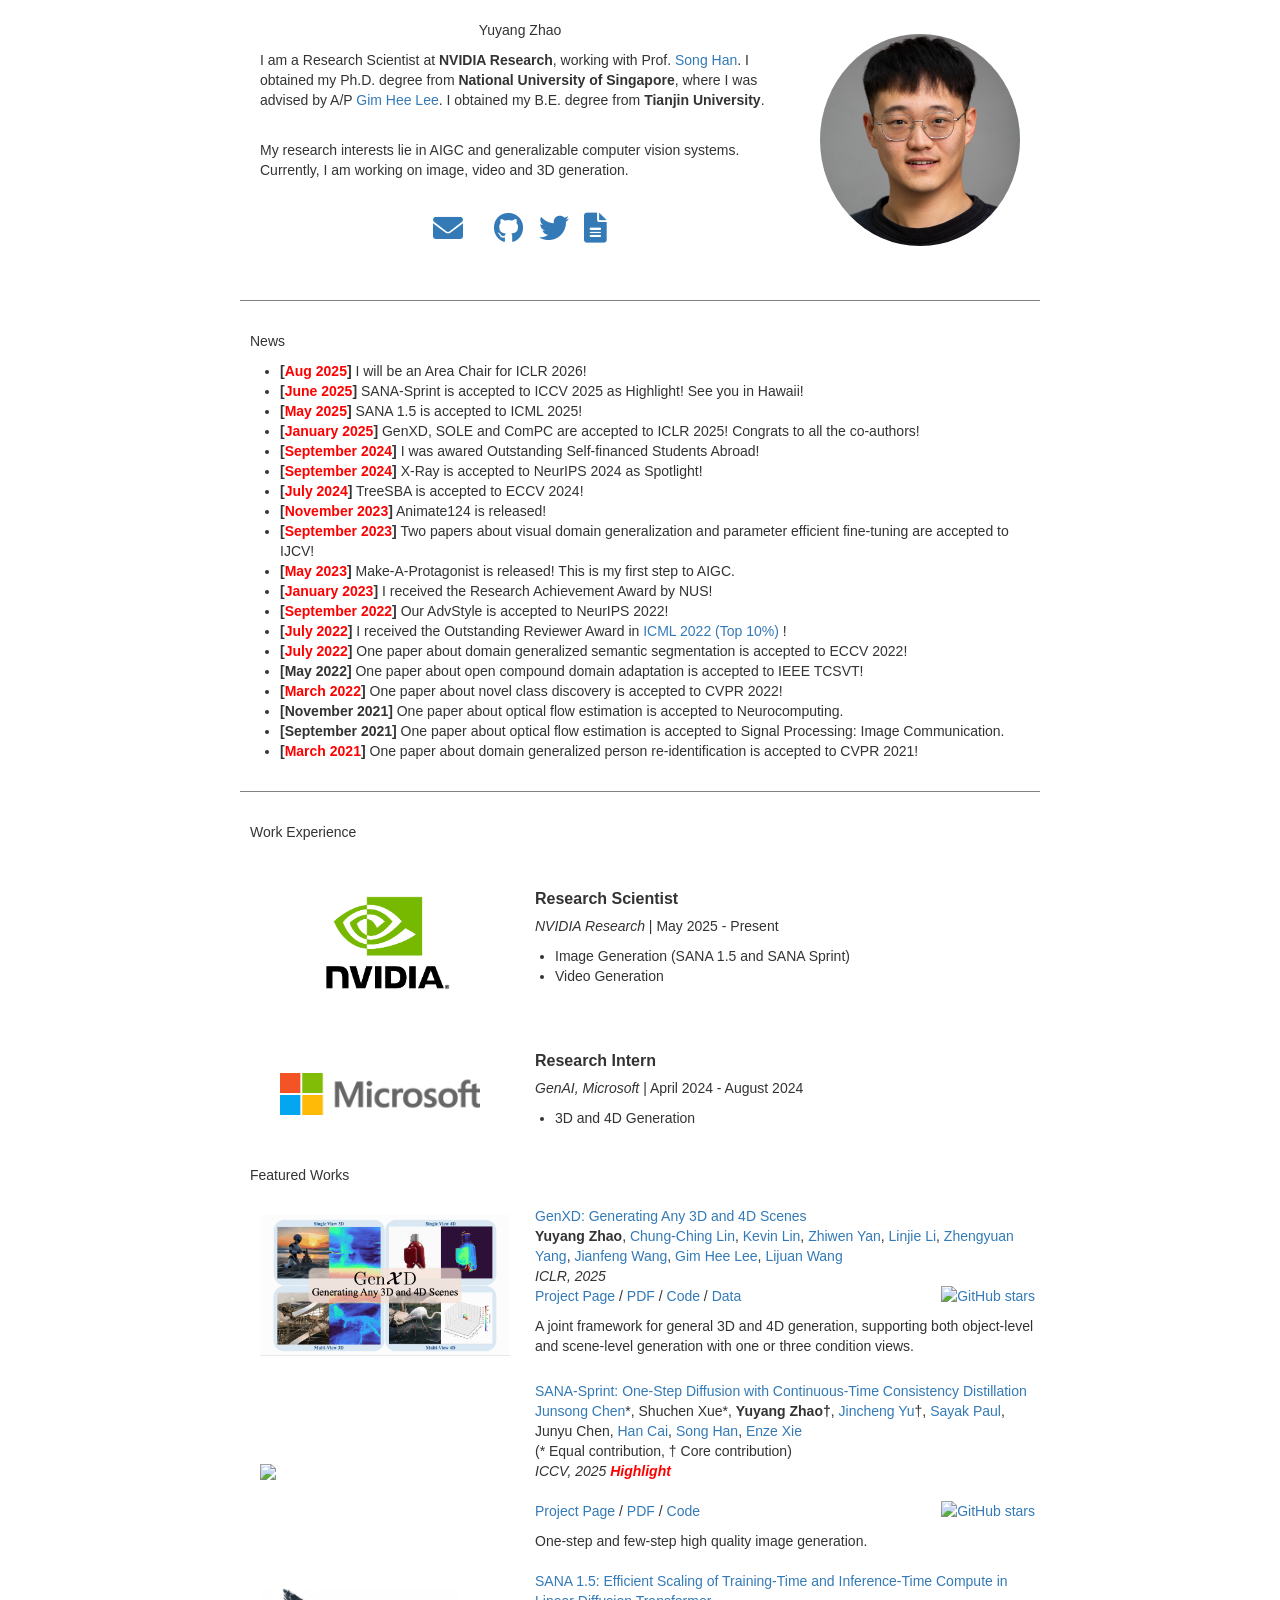
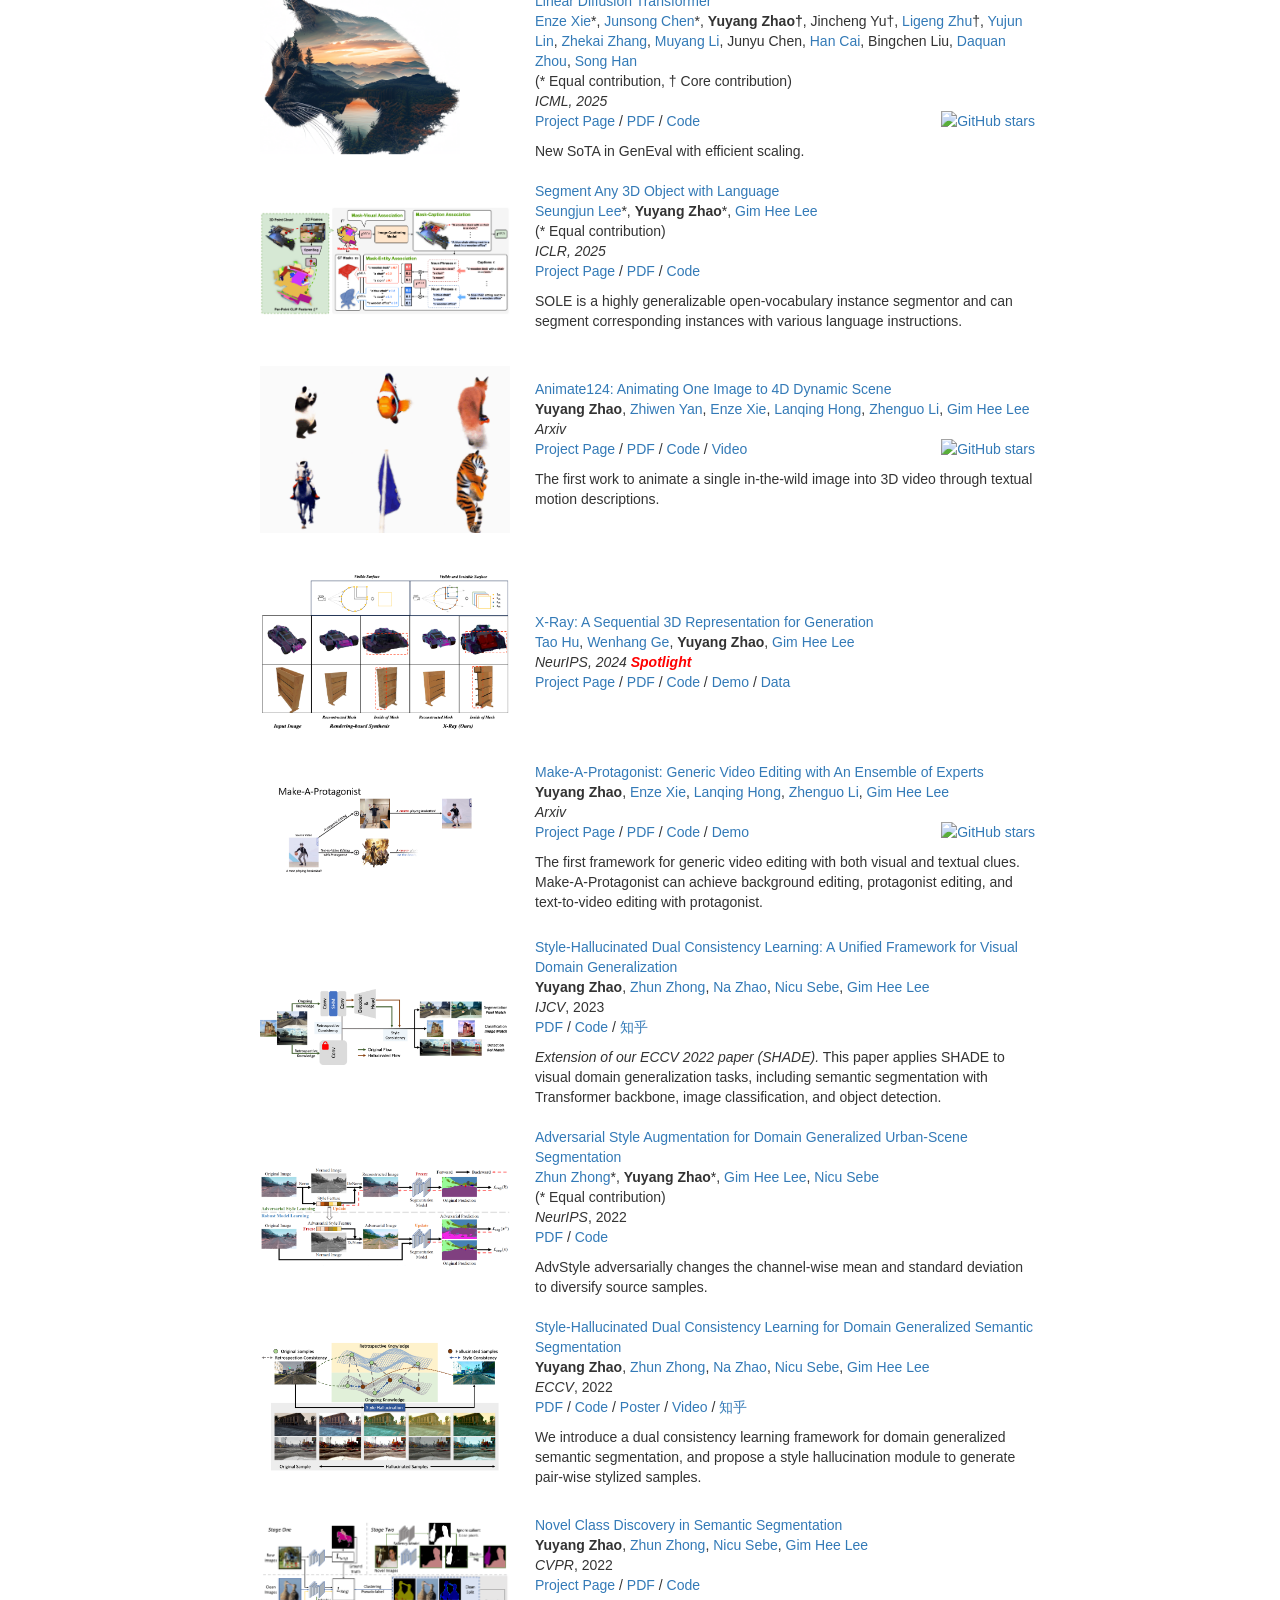
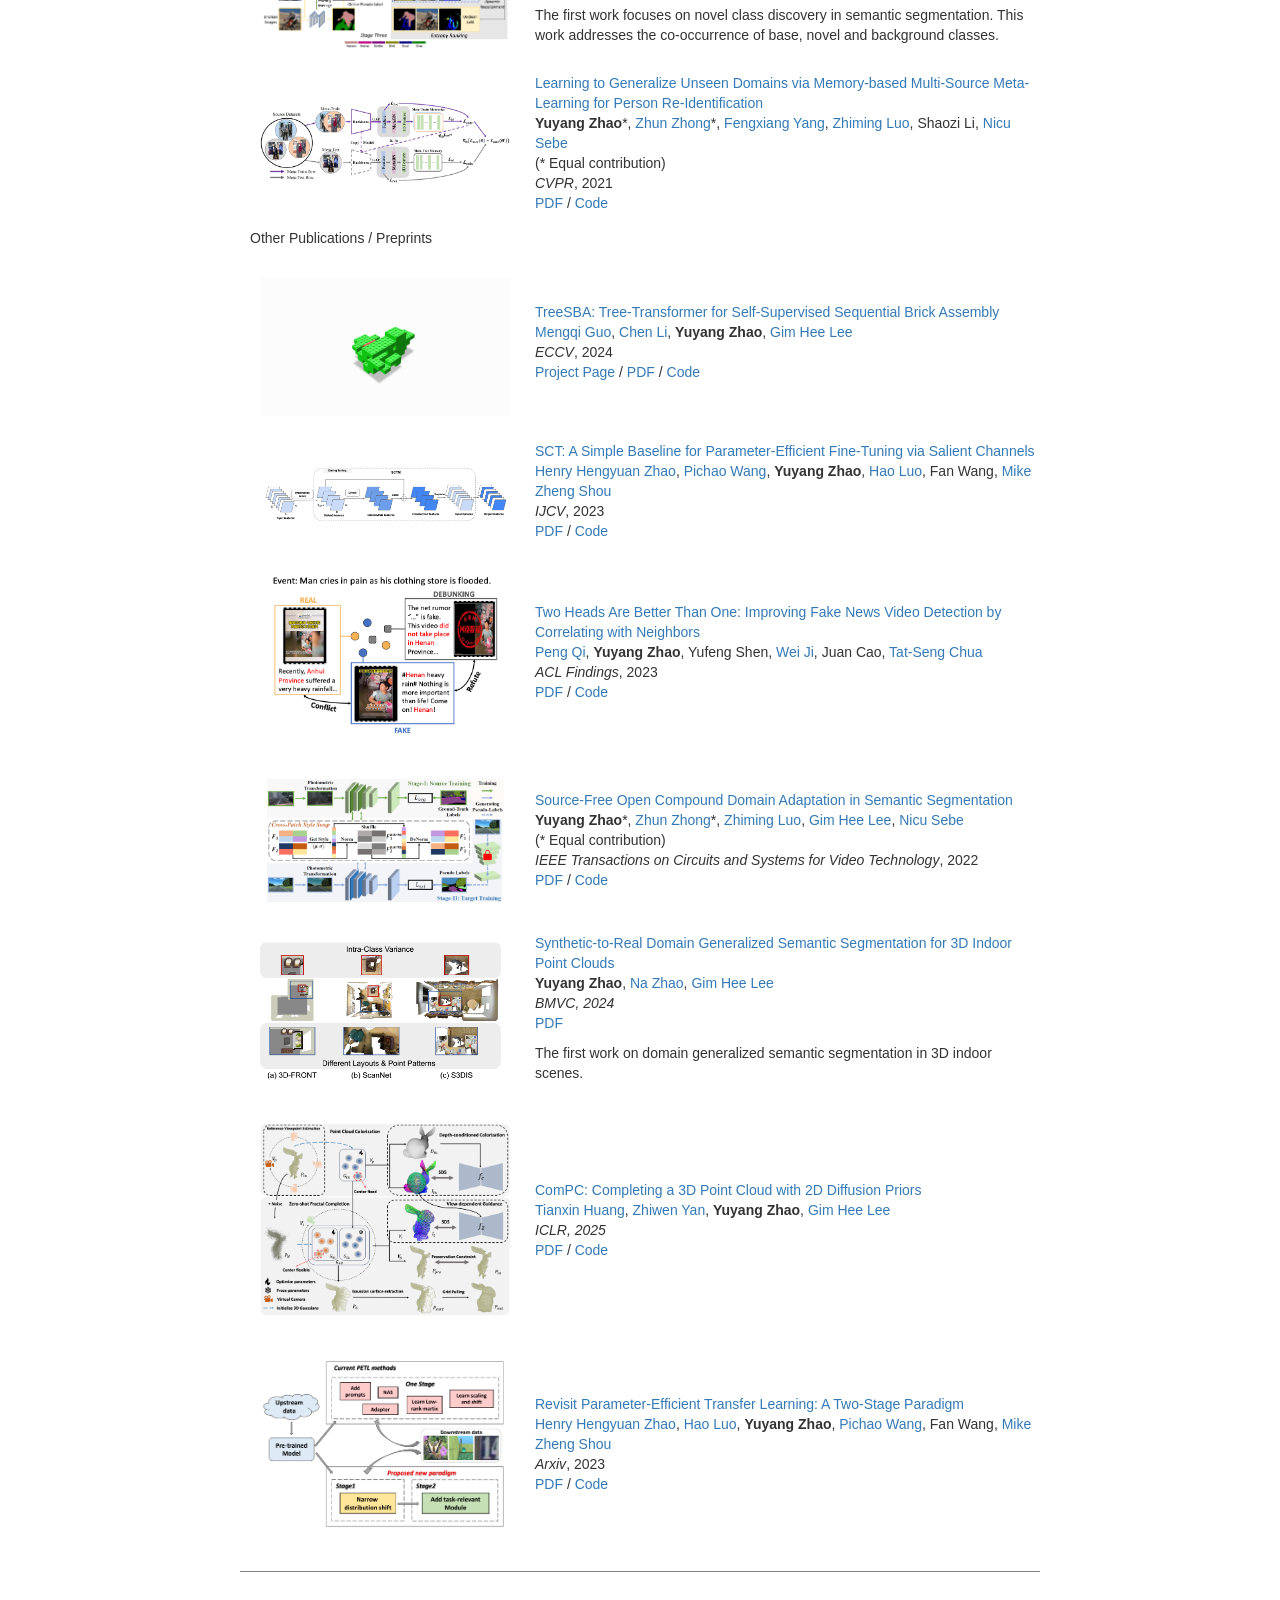
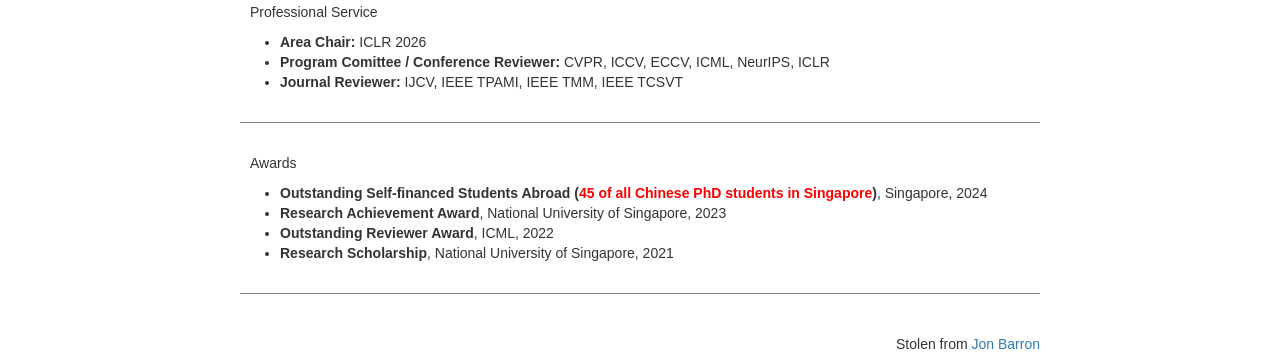
==== commit 01fdf33f: "update" ====
--- a/index.html
+++ b/index.html
@@ -75,6 +75,8 @@
         <tr>
             <!-- <em><strong><font color='#a82e2e'> I'm on the job market and looking for a Research Scientist/Engineer position starting in the summer of 2025. Feel free to reach out if you have any openings! </strong></em></font> -->
             <ul>
+                <li><strong>[<font color="red">Aug 2025</font>]</strong> I will be an Area Chair for ICLR 2026!
+
                 <li><strong>[<font color="red">June 2025</font>]</strong> SANA-Sprint is accepted to ICCV 2025 as Highlight! See you in Hawaii!
 
                 <li><strong>[<font color="red">May 2025</font>]</strong> SANA 1.5 is accepted to ICML 2025!
@@ -251,8 +253,8 @@
                 <a href="https://sayak.dev/">Sayak Paul</a>,
                 Junyu Chen,
                 <a href="https://han-cai.github.io/">Han Cai</a>,
-                <a href="https://xieenze.github.io/">Enze Xie</a>,
-                <a href="https://hanlab.mit.edu/songhan">Song Han</a>
+                <a href="https://hanlab.mit.edu/songhan">Song Han</a>,
+                <a href="https://xieenze.github.io/">Enze Xie</a>
                 <br>
                 (* Equal contribution, &dagger; Core contribution)<br>
                 <em>ICCV, 2025 <strong><font color="red">Highlight</font></strong> </em>
@@ -943,6 +945,8 @@
             <ul>
 
                 <!-- <li><strong>Program Comittee / Conference Reviewer:</strong> CVPR 2022-2023, ICCV 2023, ECCV 2022, ICML 2022, NeurIPS 2022-2023, AAAI 2022, ACM MM 2022 -->
+                <li><strong>Area Chair:</strong> ICLR 2026
+
                 <li><strong>Program Comittee / Conference Reviewer:</strong> CVPR, ICCV, ECCV, ICML, NeurIPS, ICLR
 
                 <li><strong>Journal Reviewer:</strong> IJCV, IEEE TPAMI, IEEE TMM, IEEE TCSVT
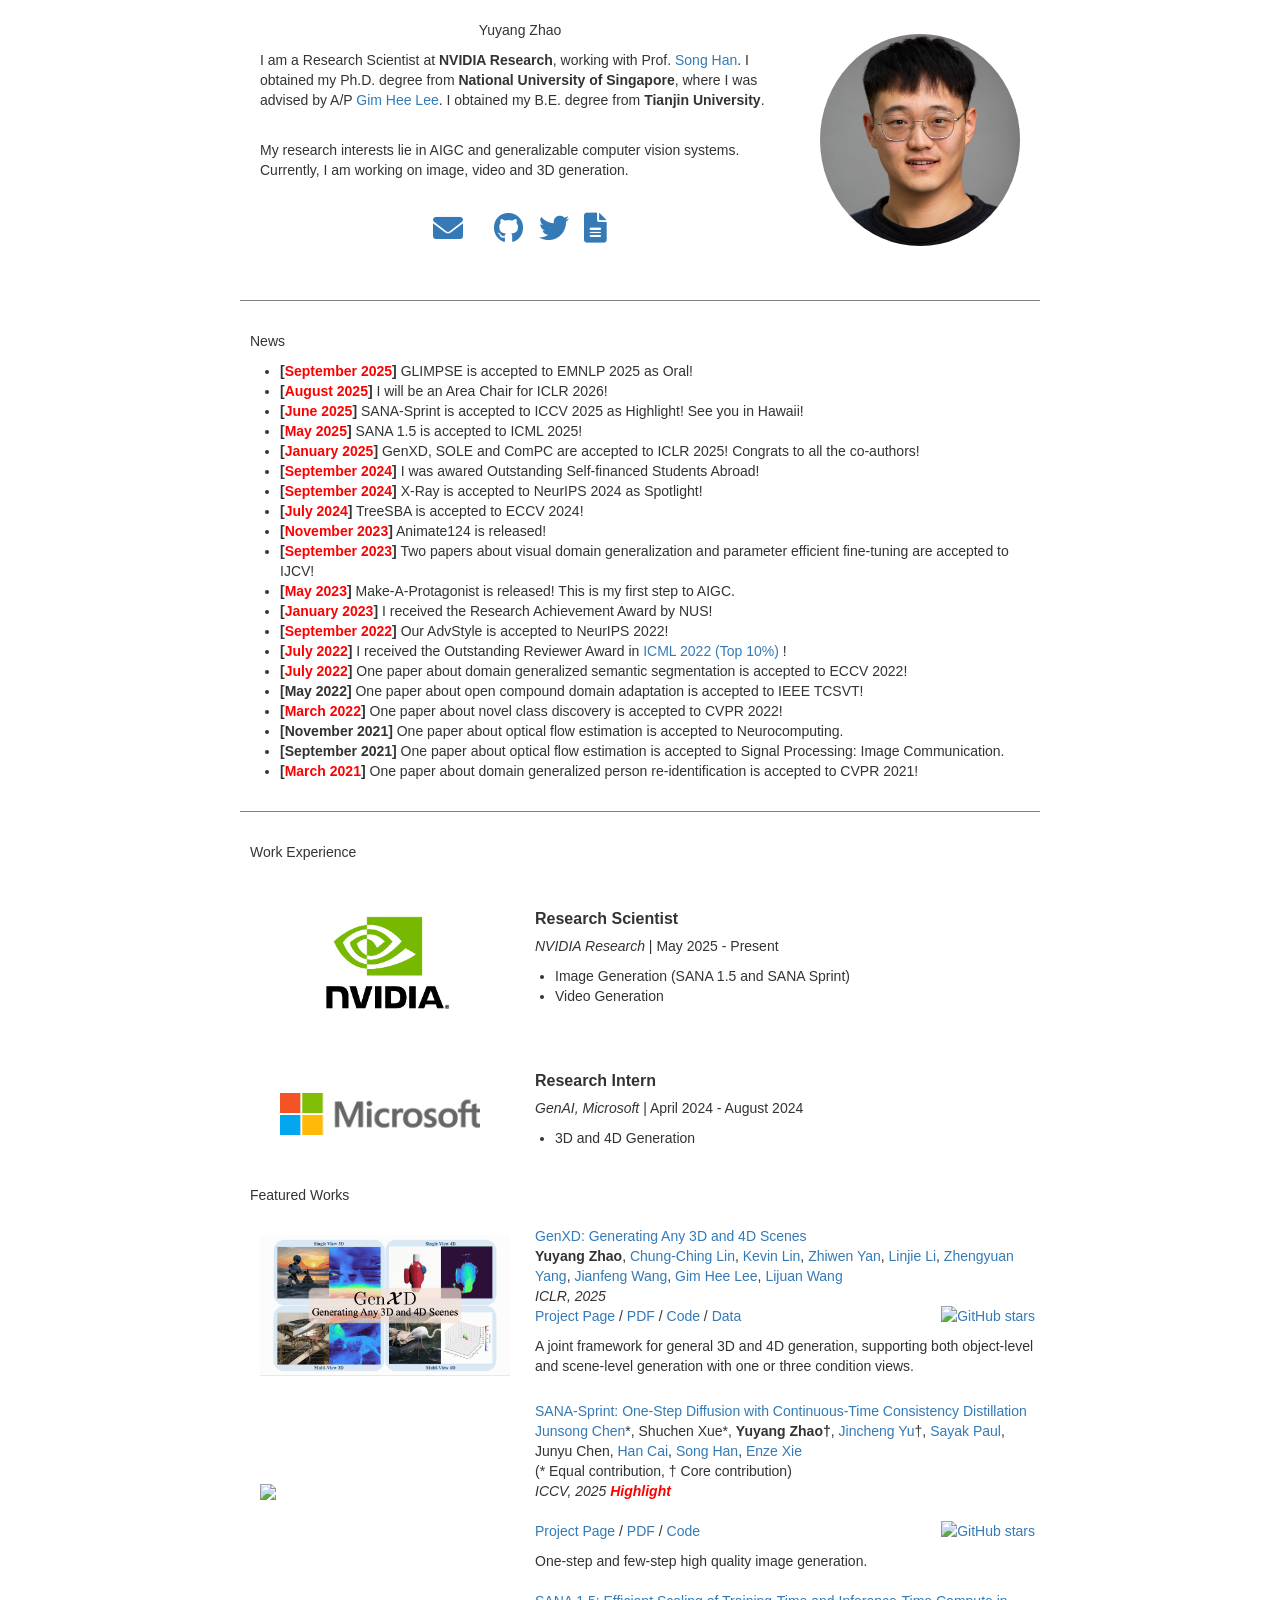
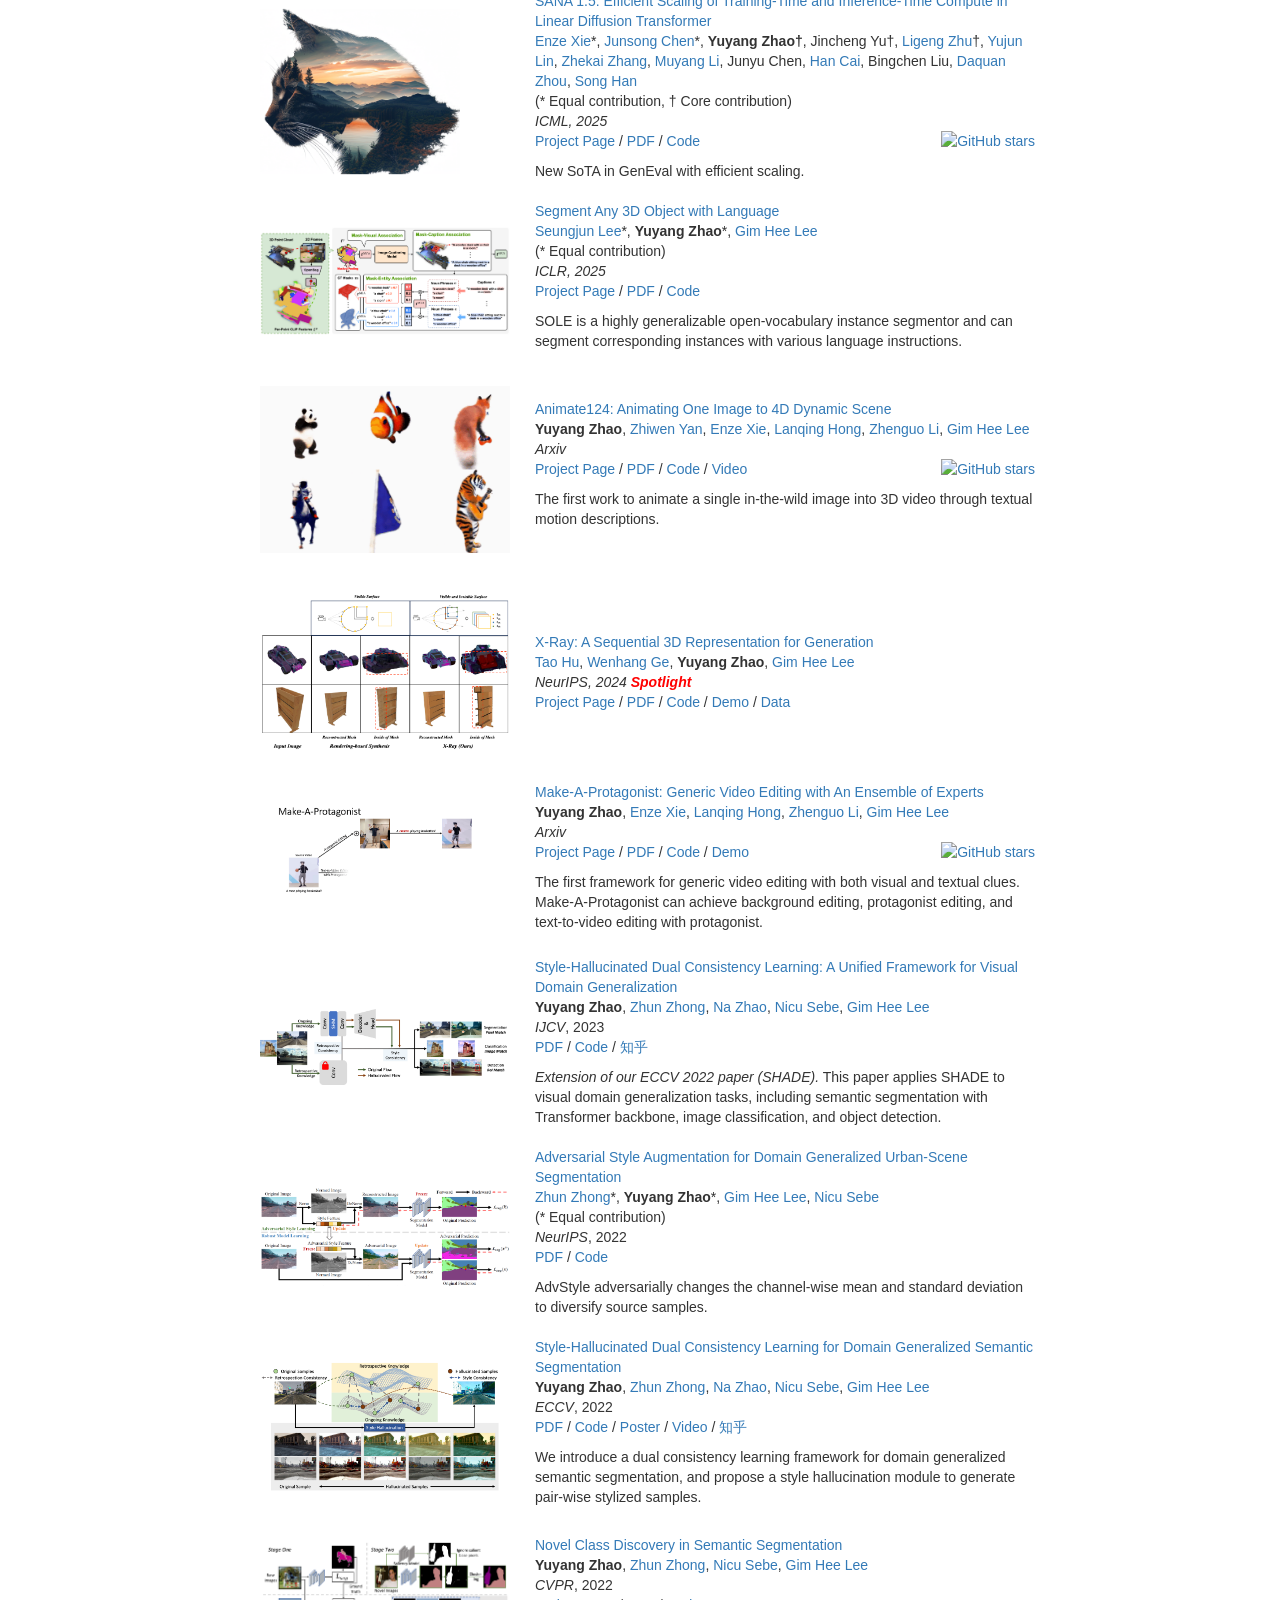
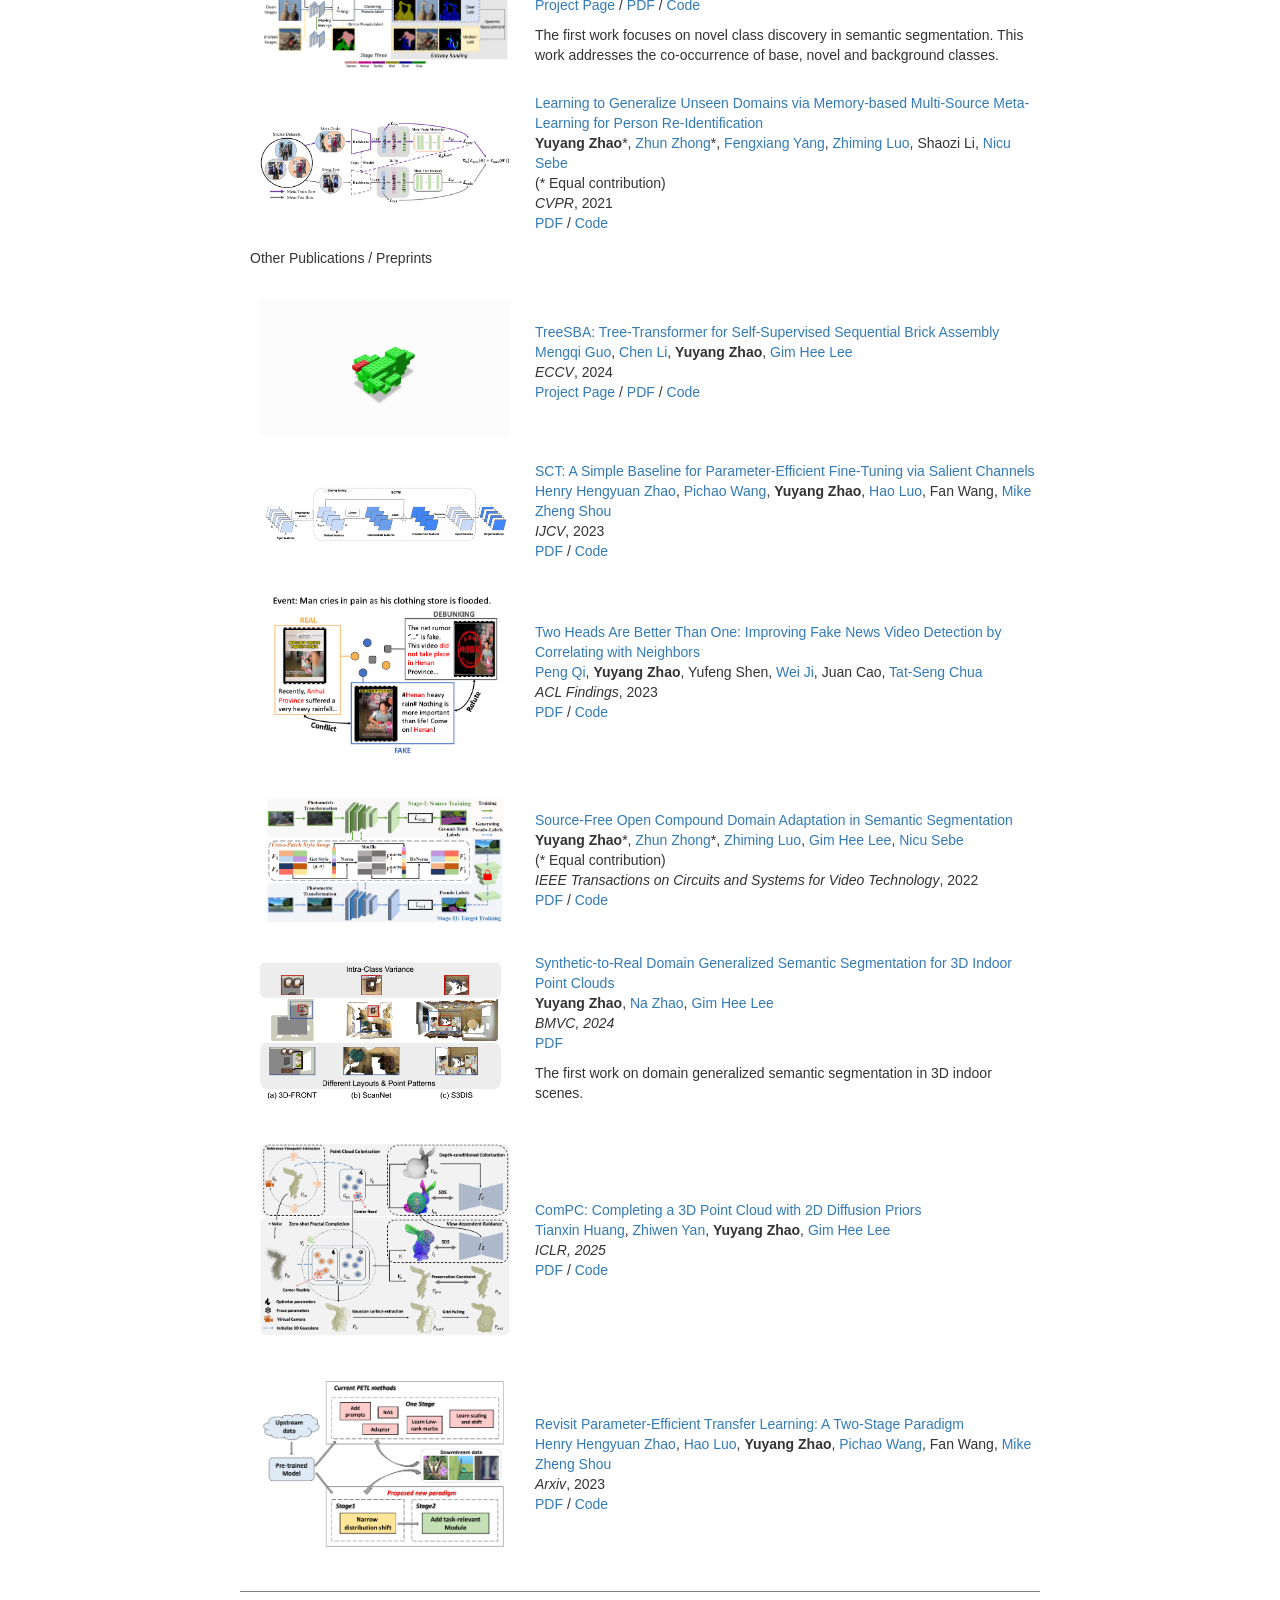
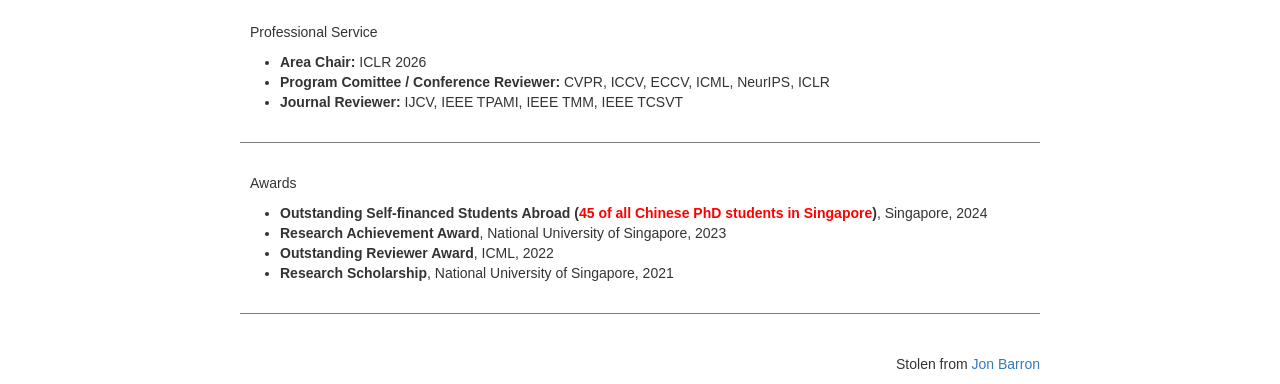
==== commit 8cb4adb9: "update index" ====
--- a/index.html
+++ b/index.html
@@ -75,7 +75,9 @@
         <tr>
             <!-- <em><strong><font color='#a82e2e'> I'm on the job market and looking for a Research Scientist/Engineer position starting in the summer of 2025. Feel free to reach out if you have any openings! </strong></em></font> -->
             <ul>
-                <li><strong>[<font color="red">Aug 2025</font>]</strong> I will be an Area Chair for ICLR 2026!
+                <li><strong>[<font color="red">September 2025</font>]</strong> GLIMPSE is accepted to EMNLP 2025 as Oral! 
+
+                <li><strong>[<font color="red">August 2025</font>]</strong> I will be an Area Chair for ICLR 2026!
 
                 <li><strong>[<font color="red">June 2025</font>]</strong> SANA-Sprint is accepted to ICCV 2025 as Highlight! See you in Hawaii!
 
@@ -658,8 +660,8 @@
 
 
         <table style="width:100%;border:0px;border-spacing:0px;border-collapse:separate;margin-right:auto;margin-left:auto;"><tbody> 
-
-
+                
+                
             <tr>
                 <!-- <tr bgcolor="#ffffd0"> -->
                     <td style="padding:20px;width:35%;vertical-align:middle">
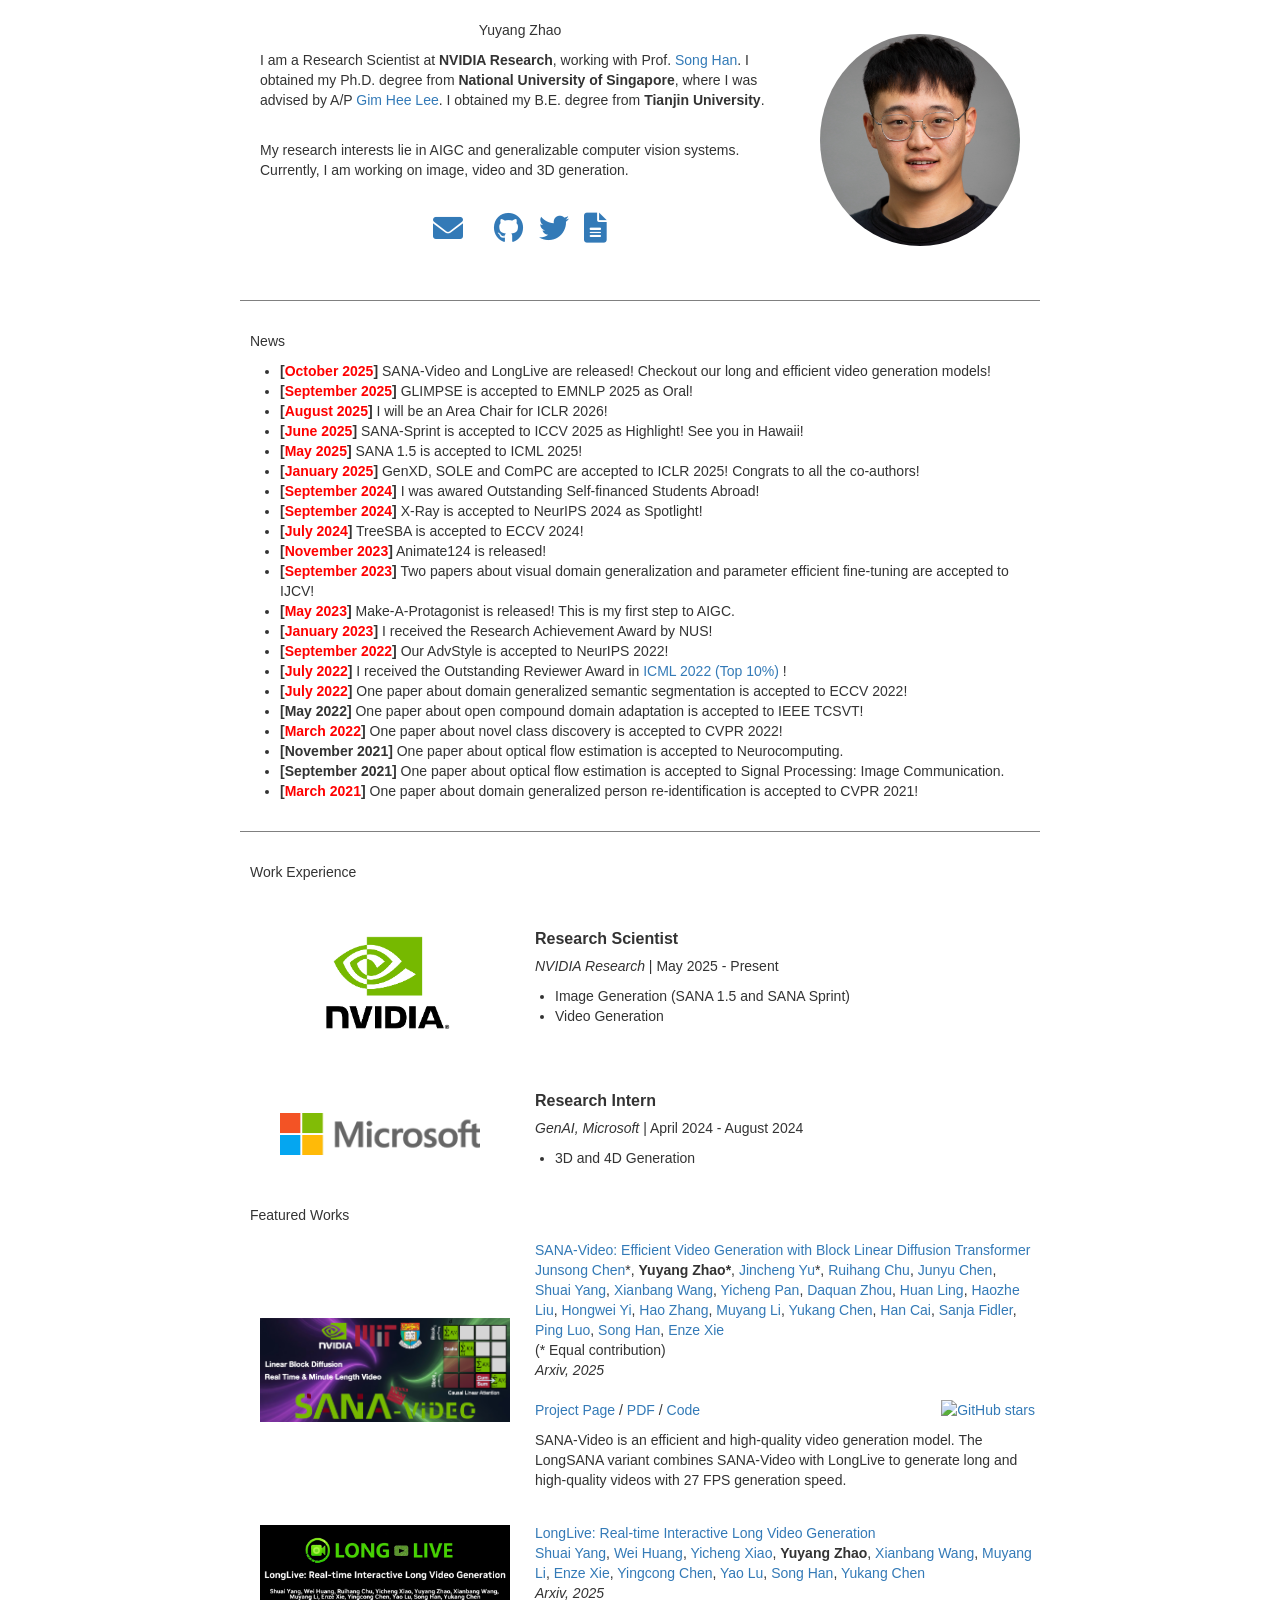
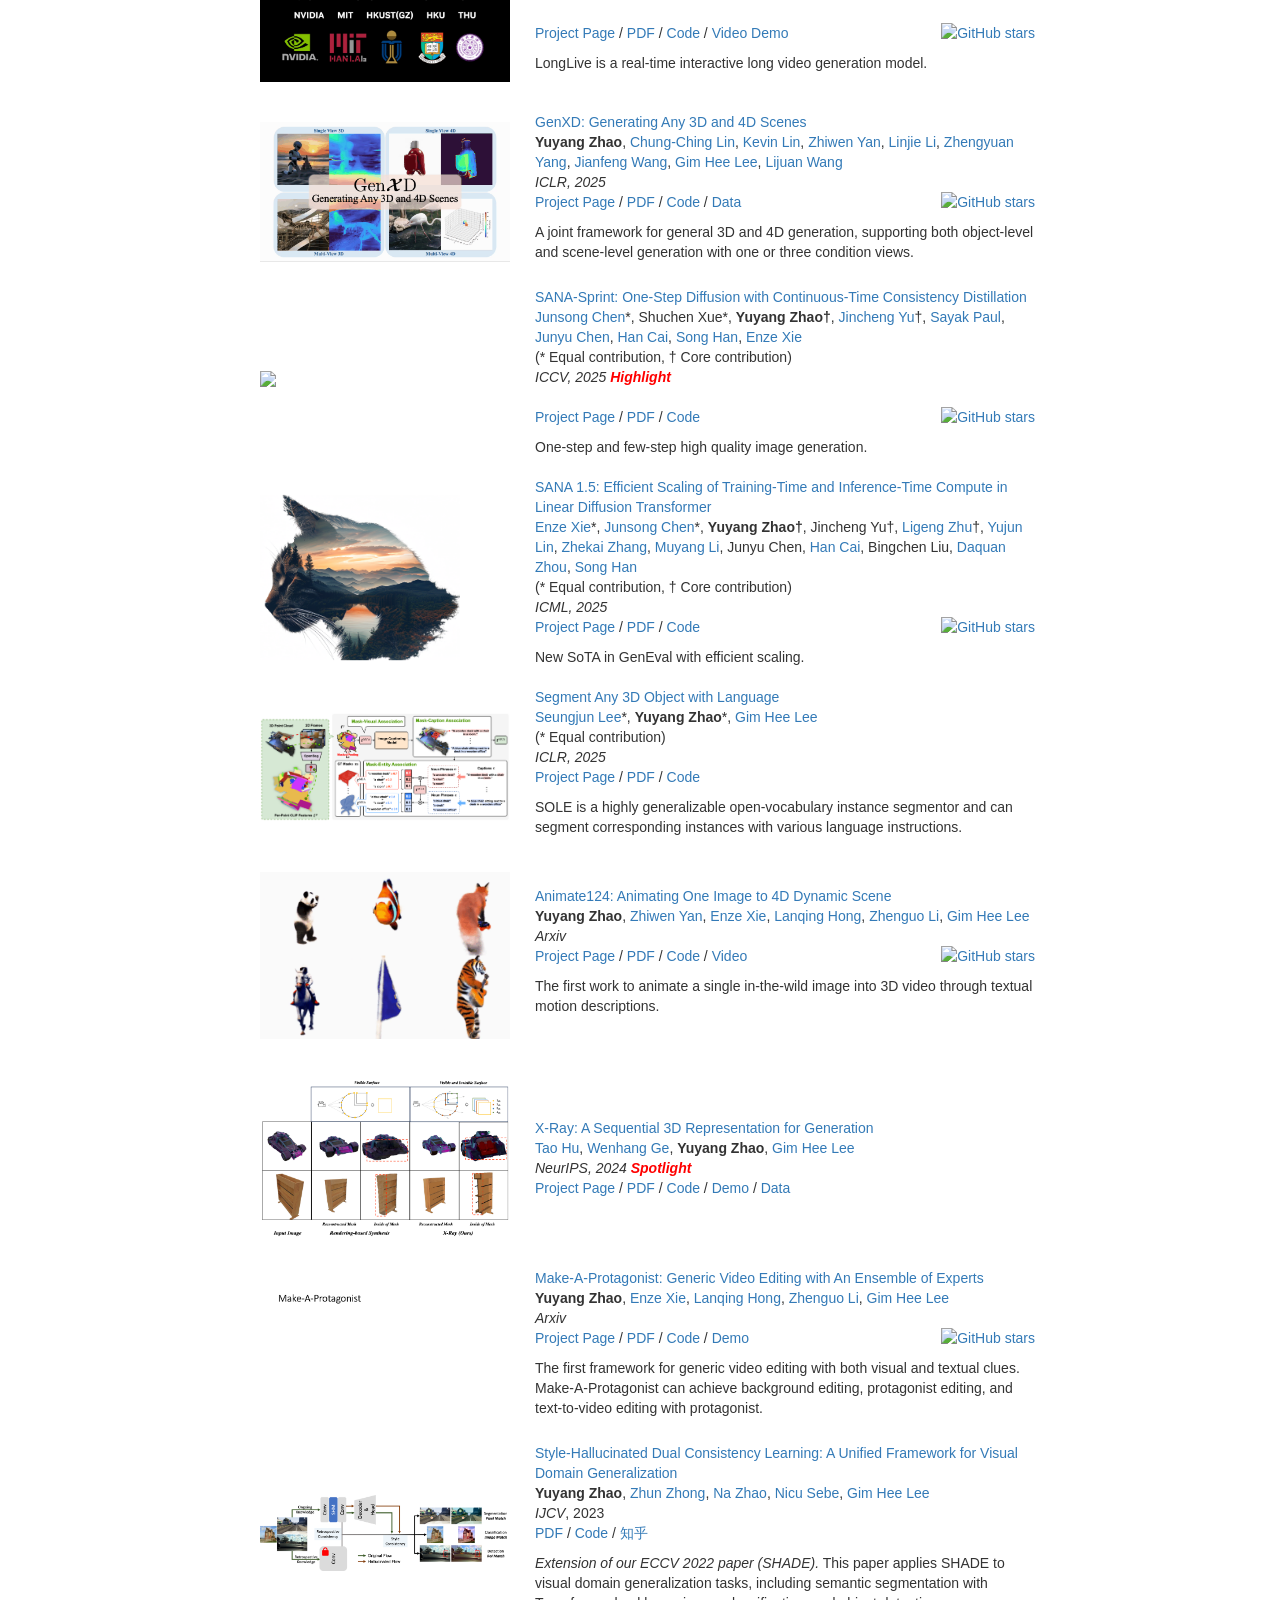
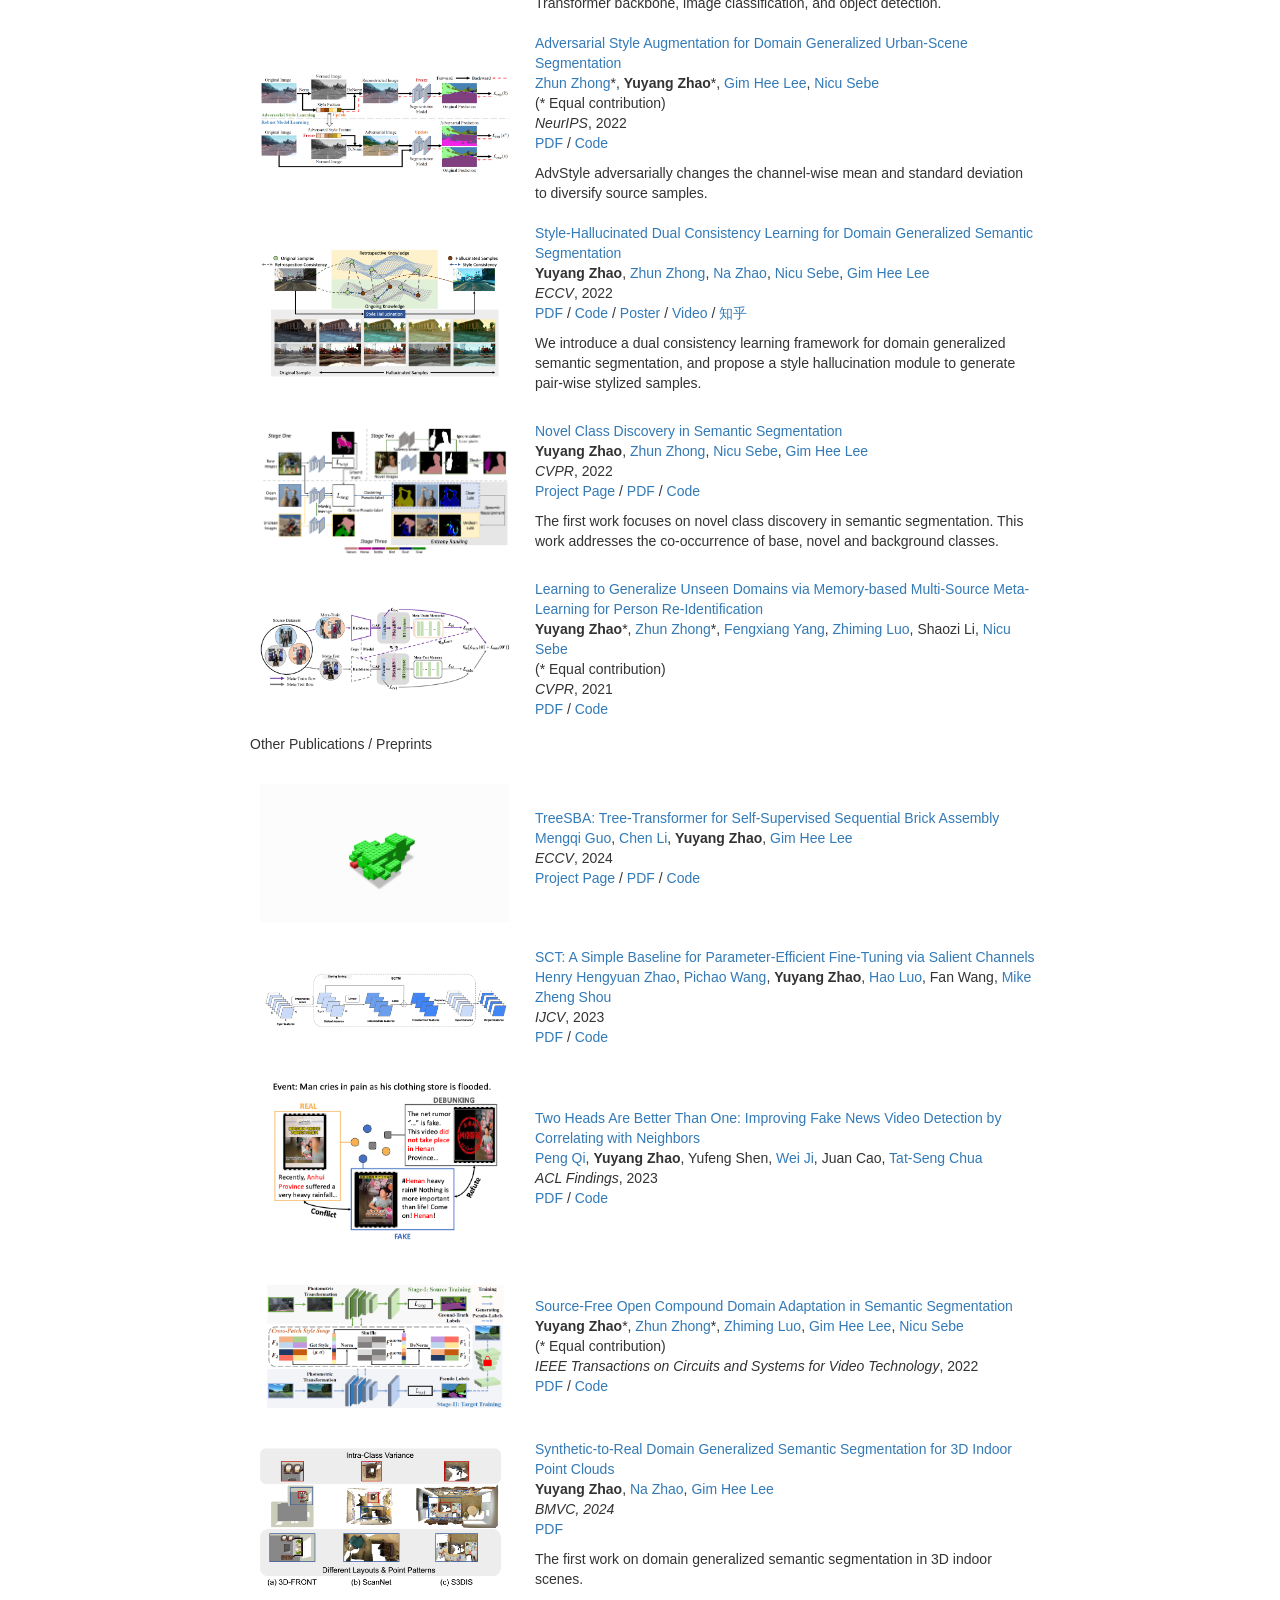
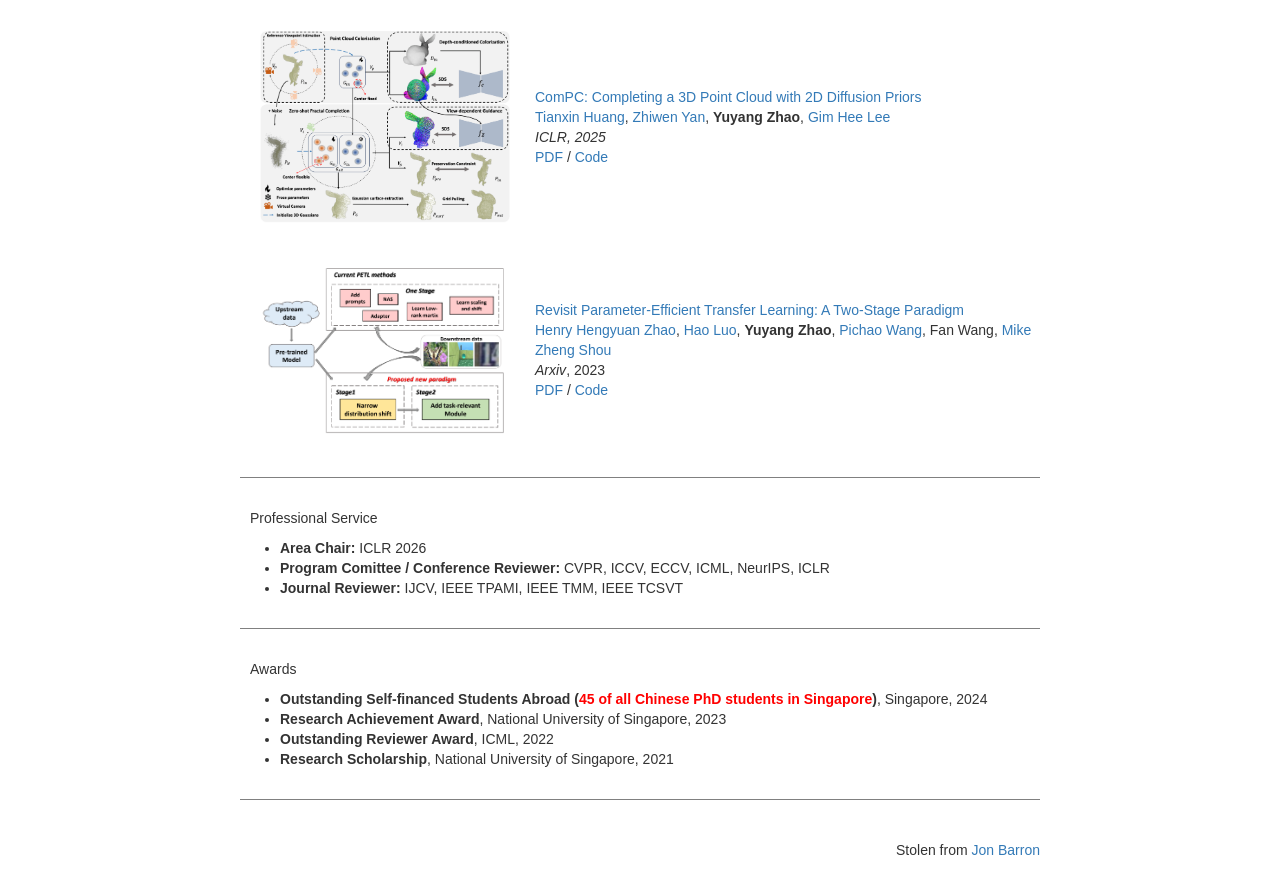
==== commit 2fcacf56: "update longlive and sana-video" ====
--- a/index.html
+++ b/index.html
@@ -75,6 +75,8 @@
         <tr>
             <!-- <em><strong><font color='#a82e2e'> I'm on the job market and looking for a Research Scientist/Engineer position starting in the summer of 2025. Feel free to reach out if you have any openings! </strong></em></font> -->
             <ul>
+                <li><strong>[<font color="red">October 2025</font>]</strong> SANA-Video and LongLive are released! Checkout our long and efficient video generation models! 
+                    
                 <li><strong>[<font color="red">September 2025</font>]</strong> GLIMPSE is accepted to EMNLP 2025 as Oral! 
 
                 <li><strong>[<font color="red">August 2025</font>]</strong> I will be an Area Chair for ICLR 2026!
@@ -189,6 +191,110 @@
       <table style="width:100%;border:0px;border-spacing:0px;border-collapse:separate;margin-right:auto;margin-left:auto;"><tbody> 
 
 
+
+        <tr>
+
+            <td style="padding:20px;width:35%;vertical-align:middle">
+                <img src='img/sana-video.png' width="250"></div>
+            </td>
+            <td style="padding:5px;width:75%;vertical-align:middle">
+                <!-- <p> -->
+                <a href="https://arxiv.org/abs/2509.24695">
+                    <papertitle>SANA-Video: Efficient Video Generation with Block Linear Diffusion Transformer</papertitle>
+                </a>
+                <br>
+                
+                
+                <a href="https://lawrence-cj.github.io/">Junsong Chen</a>*,
+                <strong>Yuyang Zhao*</strong>,
+                <a href="https://lovesykun.cn/about.html">Jincheng Yu</a>*,
+                <a href="https://ruihang-chu.github.io/">Ruihang Chu</a>,
+                <a href="https://chenjy2003.github.io/">Junyu Chen</a>,
+                <a href="https://andysonys.github.io/">Shuai Yang</a>,
+                <a href="https://peppaking8.github.io">Xianbang Wang</a>,
+                <a href="https://ryanpyc27.github.io/">Yicheng Pan</a>,
+                <a href="https://zhoudaquan.github.io/homepage.io/index.html">Daquan Zhou</a>,
+                <a href="https://www.cs.toronto.edu/~linghuan/">Huan Ling</a>,
+                <a href="https://haozheliu-st.github.io/">Haozhe Liu</a>,
+                <a href="https://scholar.google.com/citations?user=ocMf7fQAAAAJ&hl=en">Hongwei Yi</a>,
+                <a href="https://scholar.google.com/citations?user=B8hPxMQAAAAJ&hl=en">Hao Zhang</a>,
+                <a href="https://lmxyy.me/">Muyang Li</a>,
+                <a href="https://yukangchen.com/">Yukang Chen</a>,
+                <a href="https://han-cai.github.io/">Han Cai</a>,
+                <a href="https://www.cs.utoronto.ca/~fidler/">Sanja Fidler</a>,
+                <a href="http://luoping.me/">Ping Luo</a>,
+                <a href="https://hanlab.mit.edu/songhan">Song Han</a>,
+                <a href="https://xieenze.github.io/">Enze Xie</a>
+                <br>
+                (* Equal contribution)<br>
+                <em>Arxiv, 2025 </em>
+                <br>
+                <br>
+                <!-- </p> -->
+                <div class="paper" id="sana">
+                  <a href="https://nvlabs.github.io/Sana/Video/">Project Page</a> /
+                  <a href="https://arxiv.org/pdf/2509.24695">PDF</a> /
+                  <a href="https://github.com/NVlabs/Sana">Code</a> 
+                  <a class="more-link" href="https://github.com/NVlabs/Sana" target="_blank"><img alt="GitHub stars" align="right"
+                    src="https://img.shields.io/github/stars/NVlabs/Sana?style=social"></a>
+                </div>
+
+                <!-- <br> -->
+                <p></p>
+                <p>
+                SANA-Video is an efficient and high-quality video generation model. The LongSANA variant combines SANA-Video with LongLive to generate long and high-quality videos with 27 FPS generation speed.
+                </p>
+            </td>
+        </tr> 
+
+
+        <tr>
+
+            <td style="padding:20px;width:35%;vertical-align:middle">
+                <img src='img/longlive.png' width="250"></div>
+            </td>
+            <td style="padding:5px;width:75%;vertical-align:middle">
+                <!-- <p> -->
+                <a href="https://arxiv.org/abs/2509.22622">
+                    <papertitle>LongLive: Real-time Interactive Long Video Generation</papertitle>
+                </a>
+                <br>
+                
+                <a href="https://andysonys.github.io/">Shuai Yang</a>,
+                <a href="https://aaron-weihuang.com/">Wei Huang</a>,
+                <a href="https://easonxiao-888.github.io/">Yicheng Xiao</a>,
+                <strong>Yuyang Zhao</strong>,
+                <a href="https://peppaking8.github.io">Xianbang Wang</a>,
+                <a href="https://lmxyy.me/">Muyang Li</a>,
+                <a href="https://xieenze.github.io/">Enze Xie</a>,
+                <a href="https://www.yingcong.me/">Yingcong Chen</a>,
+                <a href="https://scholar.google.com/citations?user=OI7zFmwAAAAJ&hl=en/">Yao Lu</a>,
+                <a href="https://hanlab.mit.edu/songhan">Song Han</a>,
+                <a href="https://yukangchen.com/">Yukang Chen</a>                
+                <br>
+                <em>Arxiv, 2025 </em>
+                <br>
+                <br>
+                <!-- </p> -->
+                <div class="paper" id="sana">
+                  <a href="https://nvlabs.github.io/LongLive/">Project Page</a> /
+                  <a href="https://arxiv.org/pdf/2509.22622">PDF</a> /
+                  <a href="https://github.com/NVlabs/LongLive">Code</a> /
+                  <a href="https://youtu.be/CO1QC7BNvig">Video Demo</a> 
+                  <a class="more-link" href="https://github.com/NVlabs/LongLive" target="_blank"><img alt="GitHub stars" align="right"
+                    src="https://img.shields.io/github/stars/NVlabs/LongLive?style=social"></a>
+                </div>
+
+                <!-- <br> -->
+                <p></p>
+                <p>
+                LongLive is a real-time interactive long video generation model.
+                </p>
+            </td>
+        </tr> 
+
+
+
         <tr>
             <!-- <td style="padding:20px;width:35%;vertical-align:middle">
                 <video width="250" controls>
@@ -253,7 +359,7 @@
                 <strong>Yuyang Zhao&dagger;</strong>,
                 <a href="https://lovesykun.cn/about.html">Jincheng Yu</a>&dagger;,
                 <a href="https://sayak.dev/">Sayak Paul</a>,
-                Junyu Chen,
+                <a href="https://chenjy2003.github.io/">Junyu Chen</a>,
                 <a href="https://han-cai.github.io/">Han Cai</a>,
                 <a href="https://hanlab.mit.edu/songhan">Song Han</a>,
                 <a href="https://xieenze.github.io/">Enze Xie</a>
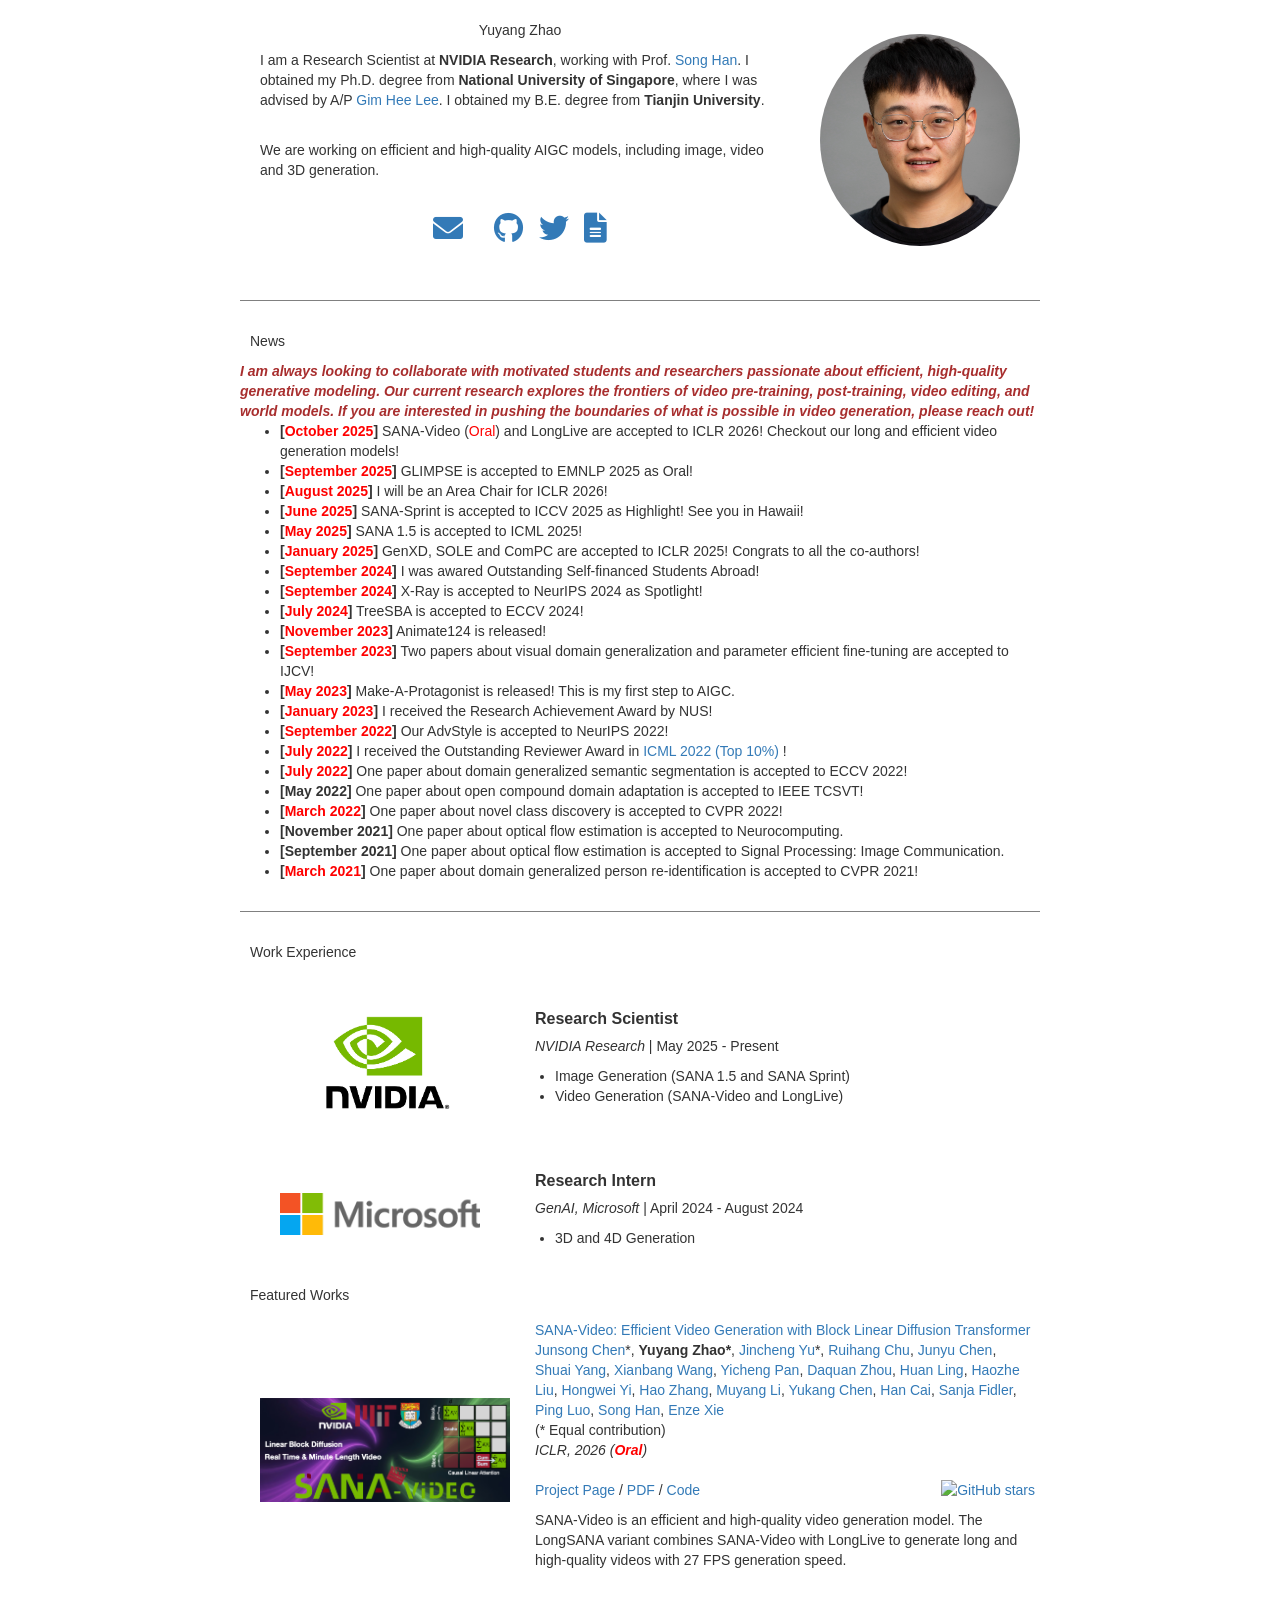
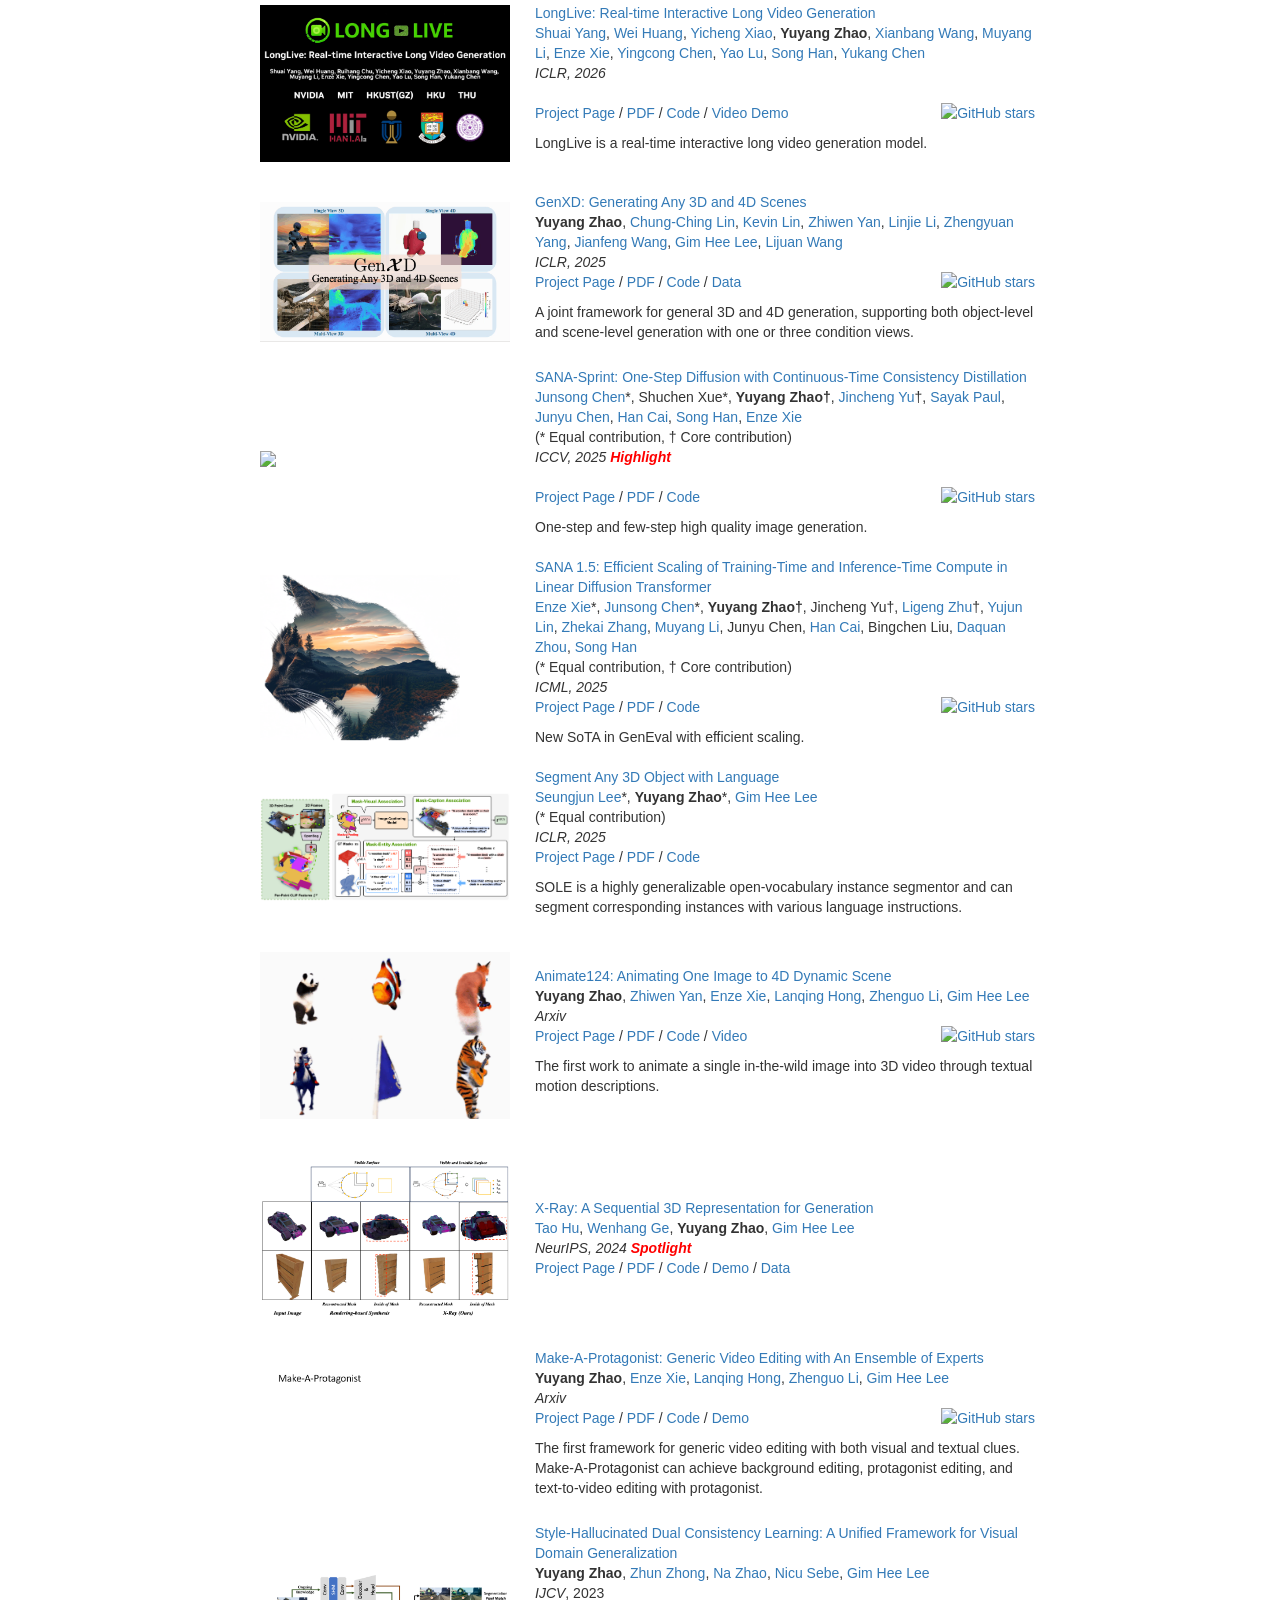
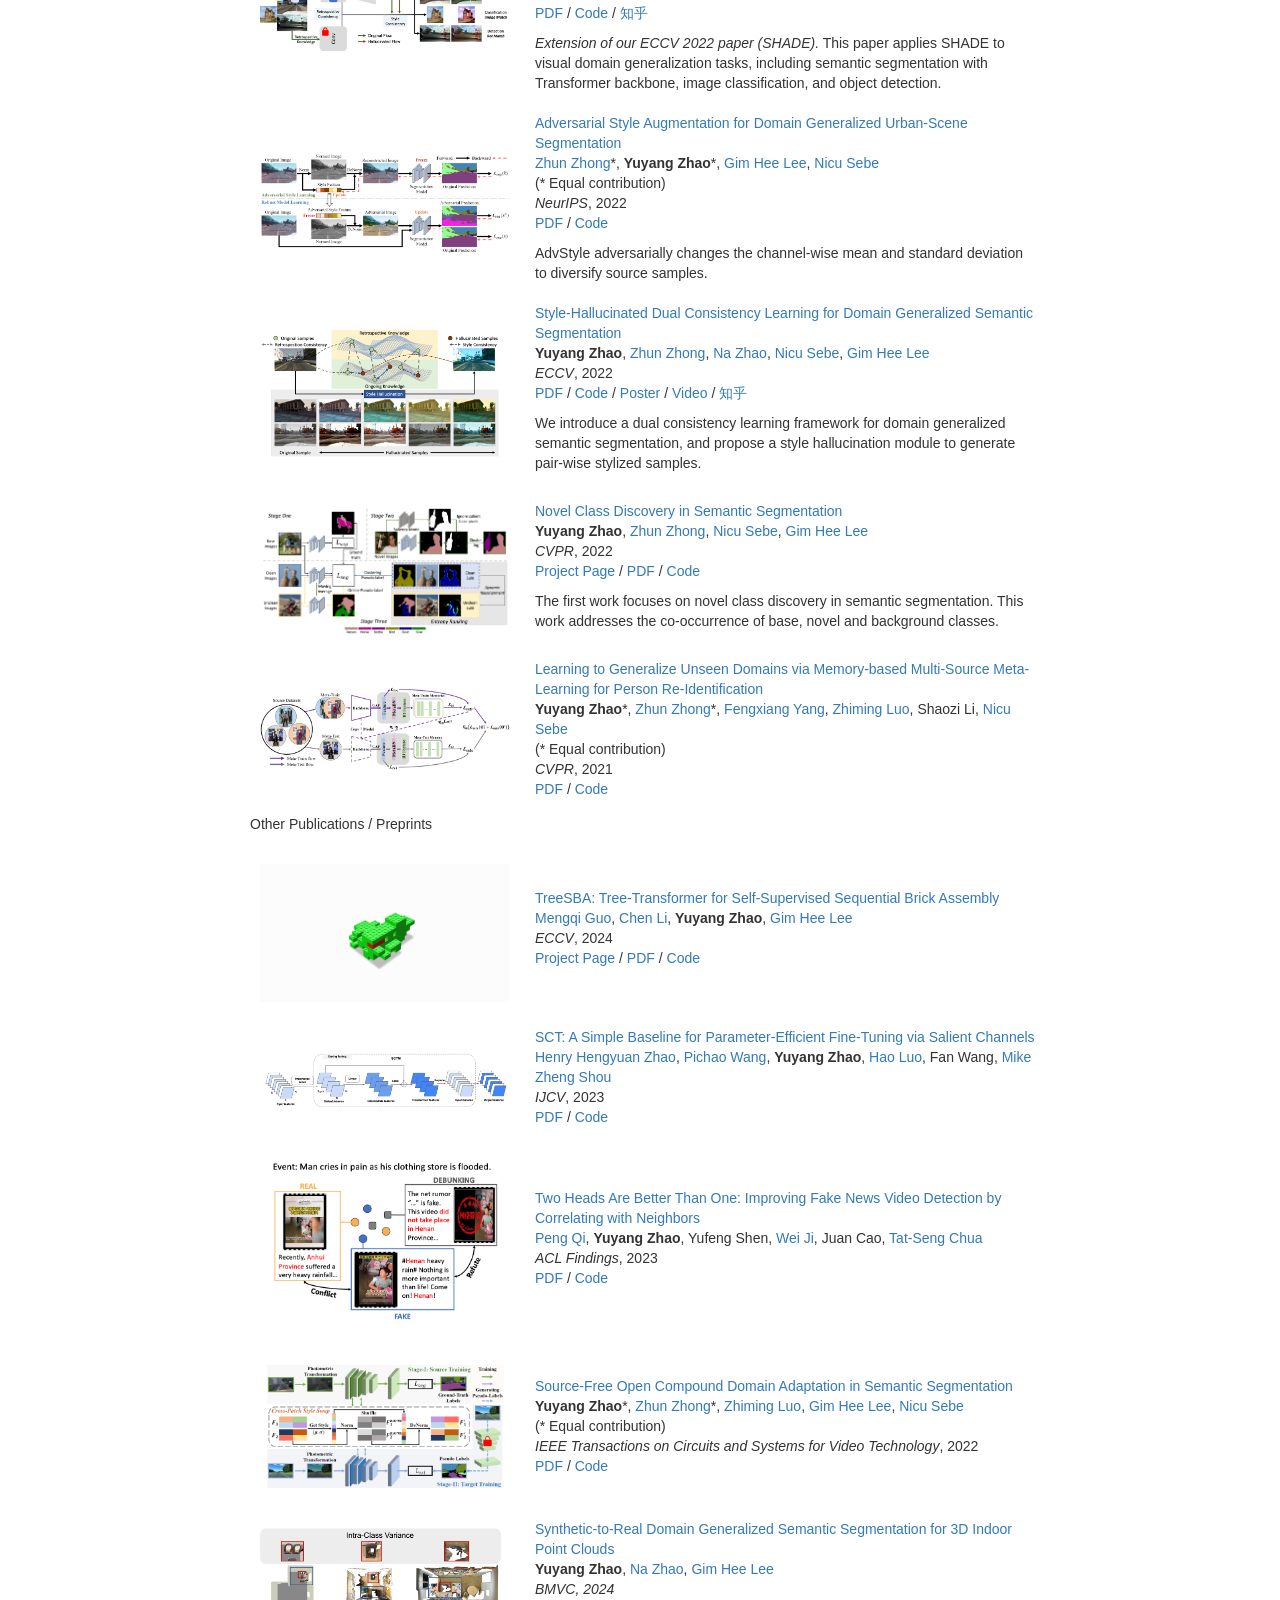
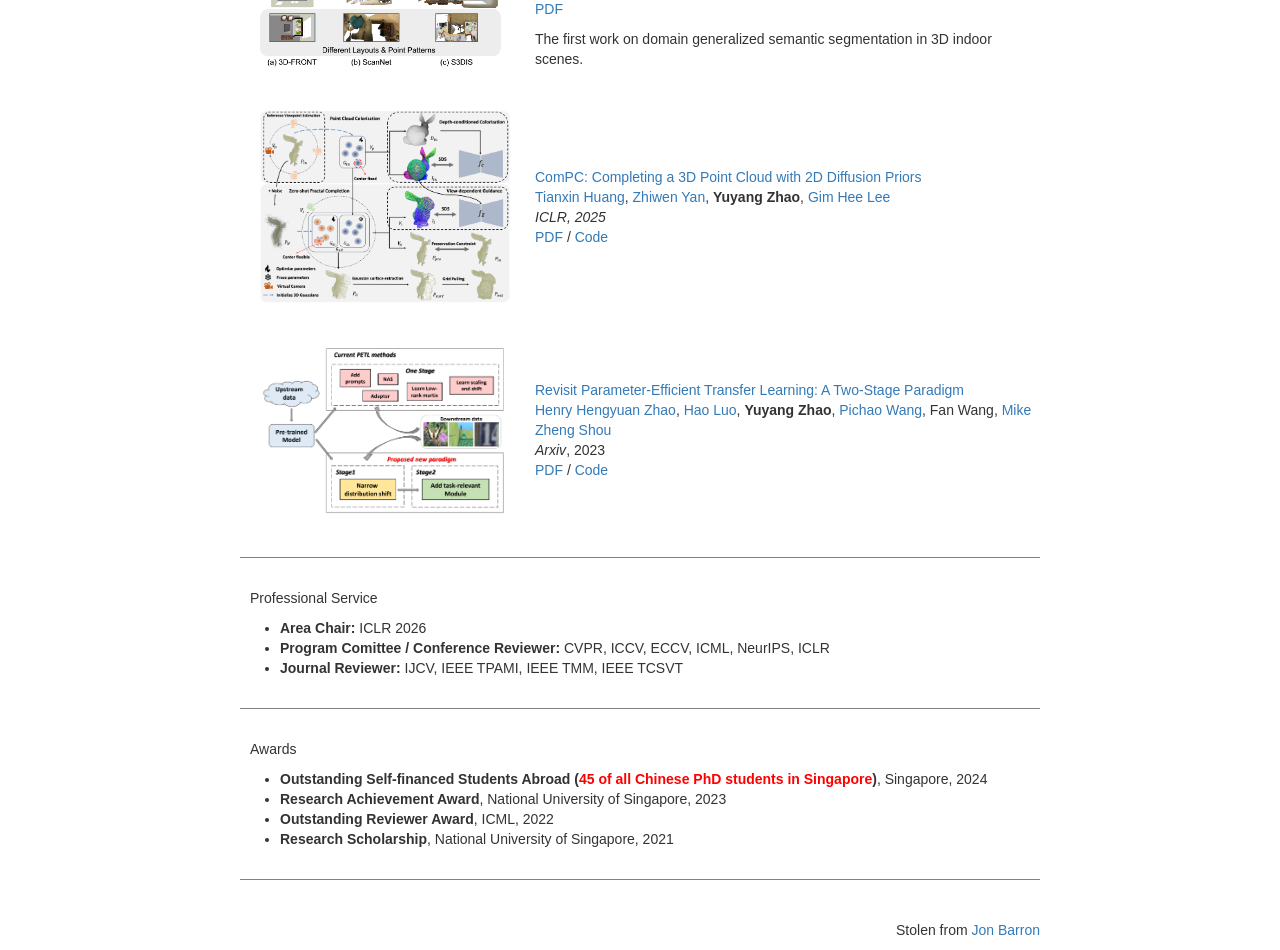
==== commit e8f42be6: "update iclr and ads" ====
--- a/index.html
+++ b/index.html
@@ -37,7 +37,7 @@
               <p>I am a Research Scientist at <strong>NVIDIA Research</strong>, working with Prof. <a href="https://songhan.mit.edu/">Song Han</a>. I obtained my Ph.D. degree from <strong>National University of Singapore</strong>, where I was advised by A/P <a href="https://www.comp.nus.edu.sg/~leegh/">Gim Hee Lee</a>. I obtained my B.E. degree from <strong>Tianjin University</strong>. <br/><br/>
               </p>
               <p>
-                My research interests lie in AIGC and generalizable computer vision systems. Currently, I am working on image, video and 3D generation.
+                We are working on efficient and high-quality AIGC models, including image, video and 3D generation.
               </p>
 
               <p style="text-align:center">
@@ -73,9 +73,9 @@
             
         <table style="width:100%;border:0px;border-spacing:0px;border-collapse:separate;margin-right:auto;margin-left:auto;"><tbody>
         <tr>
-            <!-- <em><strong><font color='#a82e2e'> I'm on the job market and looking for a Research Scientist/Engineer position starting in the summer of 2025. Feel free to reach out if you have any openings! </strong></em></font> -->
+            <em><strong><font color='#a82e2e'> I am always looking to collaborate with motivated students and researchers passionate about efficient, high-quality generative modeling. Our current research explores the frontiers of video pre-training, post-training, video editing, and world models. If you are interested in pushing the boundaries of what is possible in video generation, please reach out!</strong></em></font>
             <ul>
-                <li><strong>[<font color="red">October 2025</font>]</strong> SANA-Video and LongLive are released! Checkout our long and efficient video generation models! 
+                <li><strong>[<font color="red">October 2025</font>]</strong> SANA-Video (<font color="red">Oral</font>) and LongLive are accepted to ICLR 2026! Checkout our long and efficient video generation models! 
                     
                 <li><strong>[<font color="red">September 2025</font>]</strong> GLIMPSE is accepted to EMNLP 2025 as Oral! 
 
@@ -153,7 +153,7 @@
                   </p>
                   <ul style="padding-left:20px;">
                     <li>Image Generation (SANA 1.5 and SANA Sprint)</li>
-                    <li>Video Generation</li>
+                    <li>Video Generation (SANA-Video and LongLive)</li>
                   </ul>
                 </td>
               </tr>
@@ -227,7 +227,7 @@
                 <a href="https://xieenze.github.io/">Enze Xie</a>
                 <br>
                 (* Equal contribution)<br>
-                <em>Arxiv, 2025 </em>
+                <em>ICLR, 2026 (<strong><font color="red">Oral</font></strong>) </em>
                 <br>
                 <br>
                 <!-- </p> -->
@@ -272,7 +272,7 @@
                 <a href="https://hanlab.mit.edu/songhan">Song Han</a>,
                 <a href="https://yukangchen.com/">Yukang Chen</a>                
                 <br>
-                <em>Arxiv, 2025 </em>
+                <em>ICLR, 2026</em>
                 <br>
                 <br>
                 <!-- </p> -->
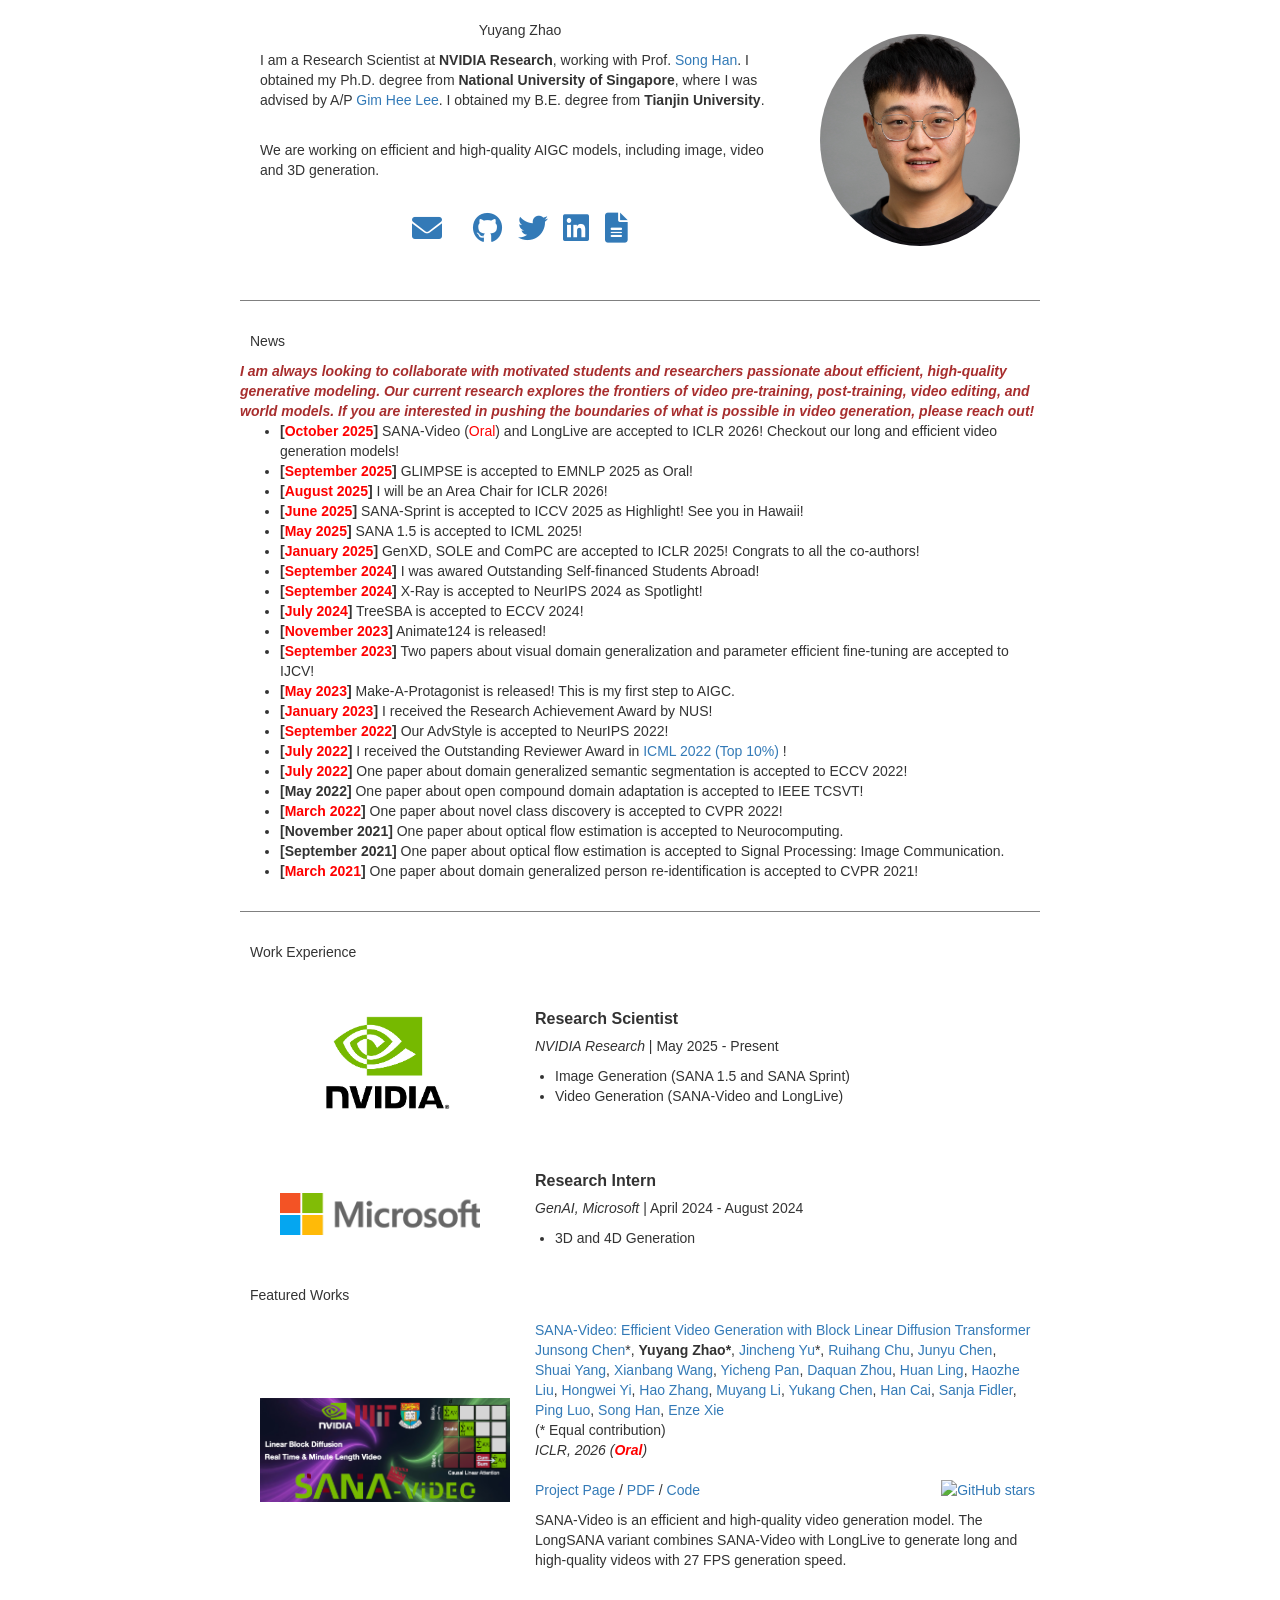
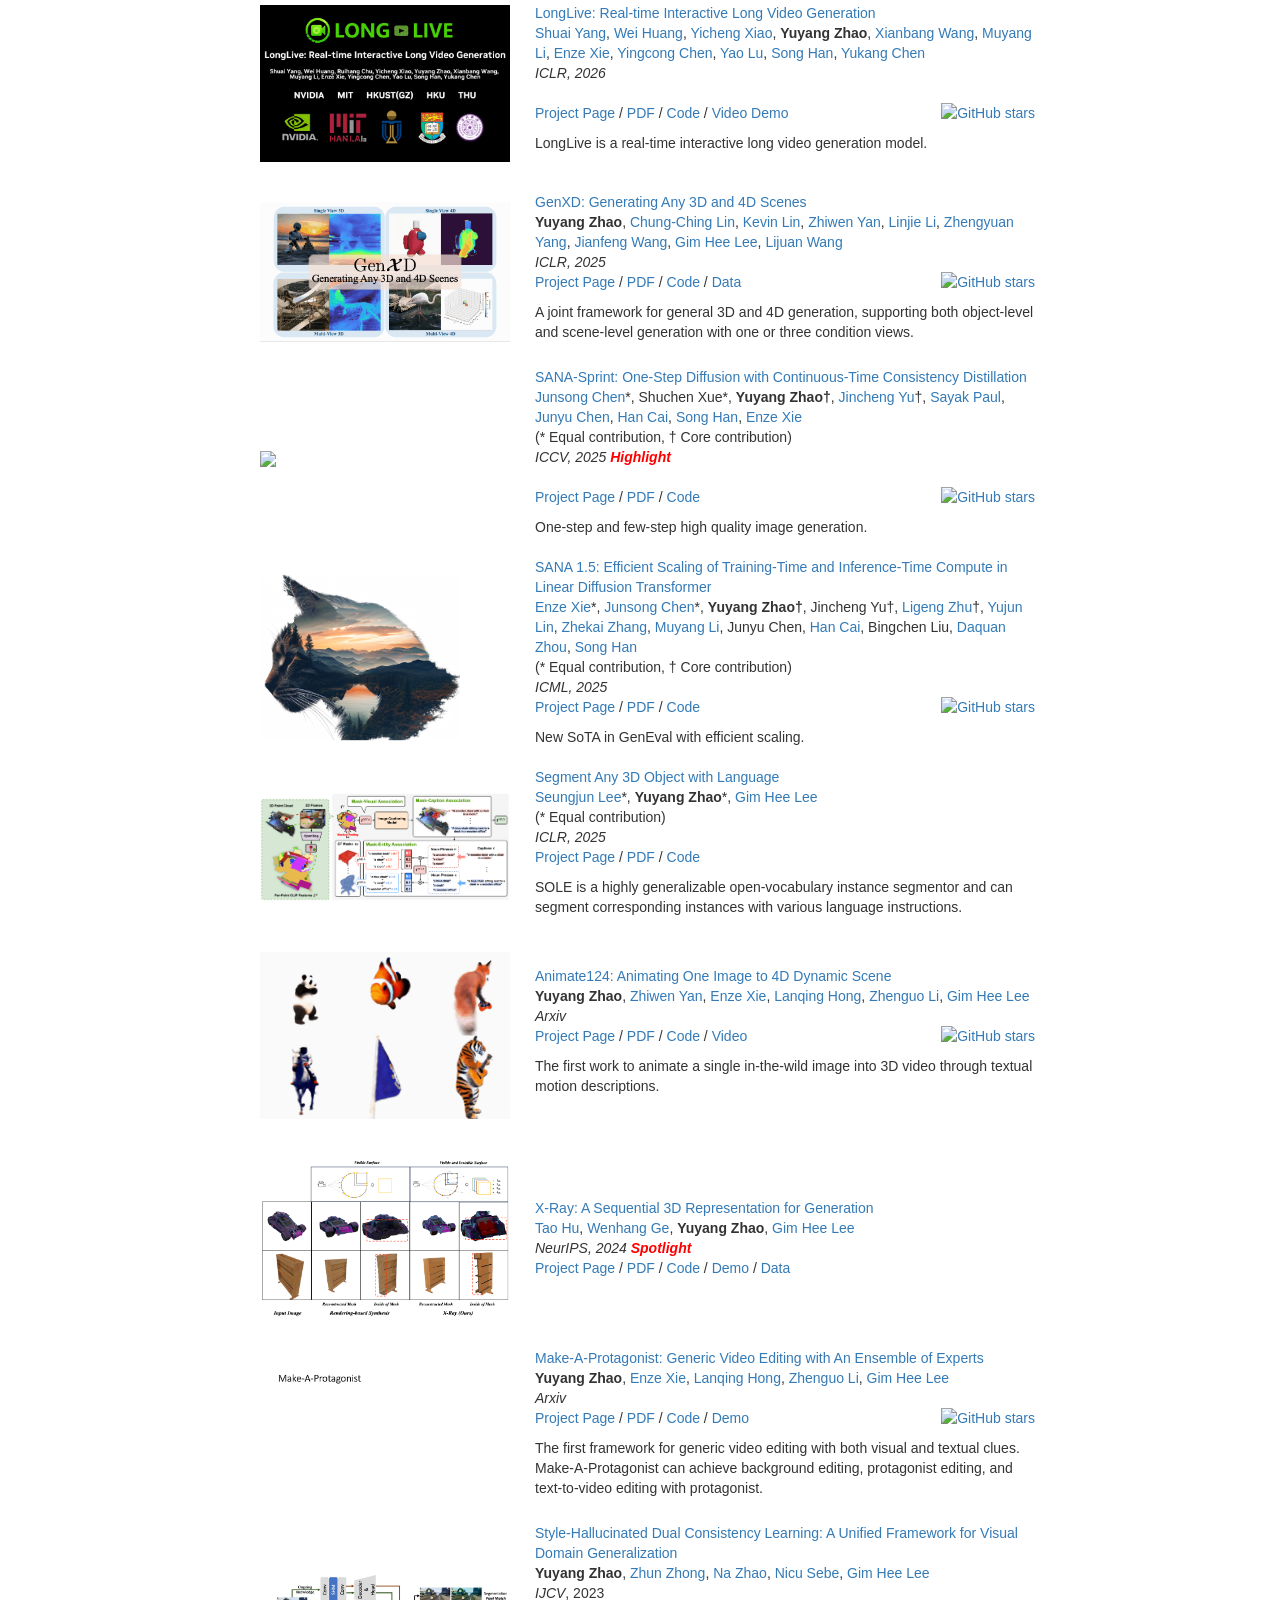
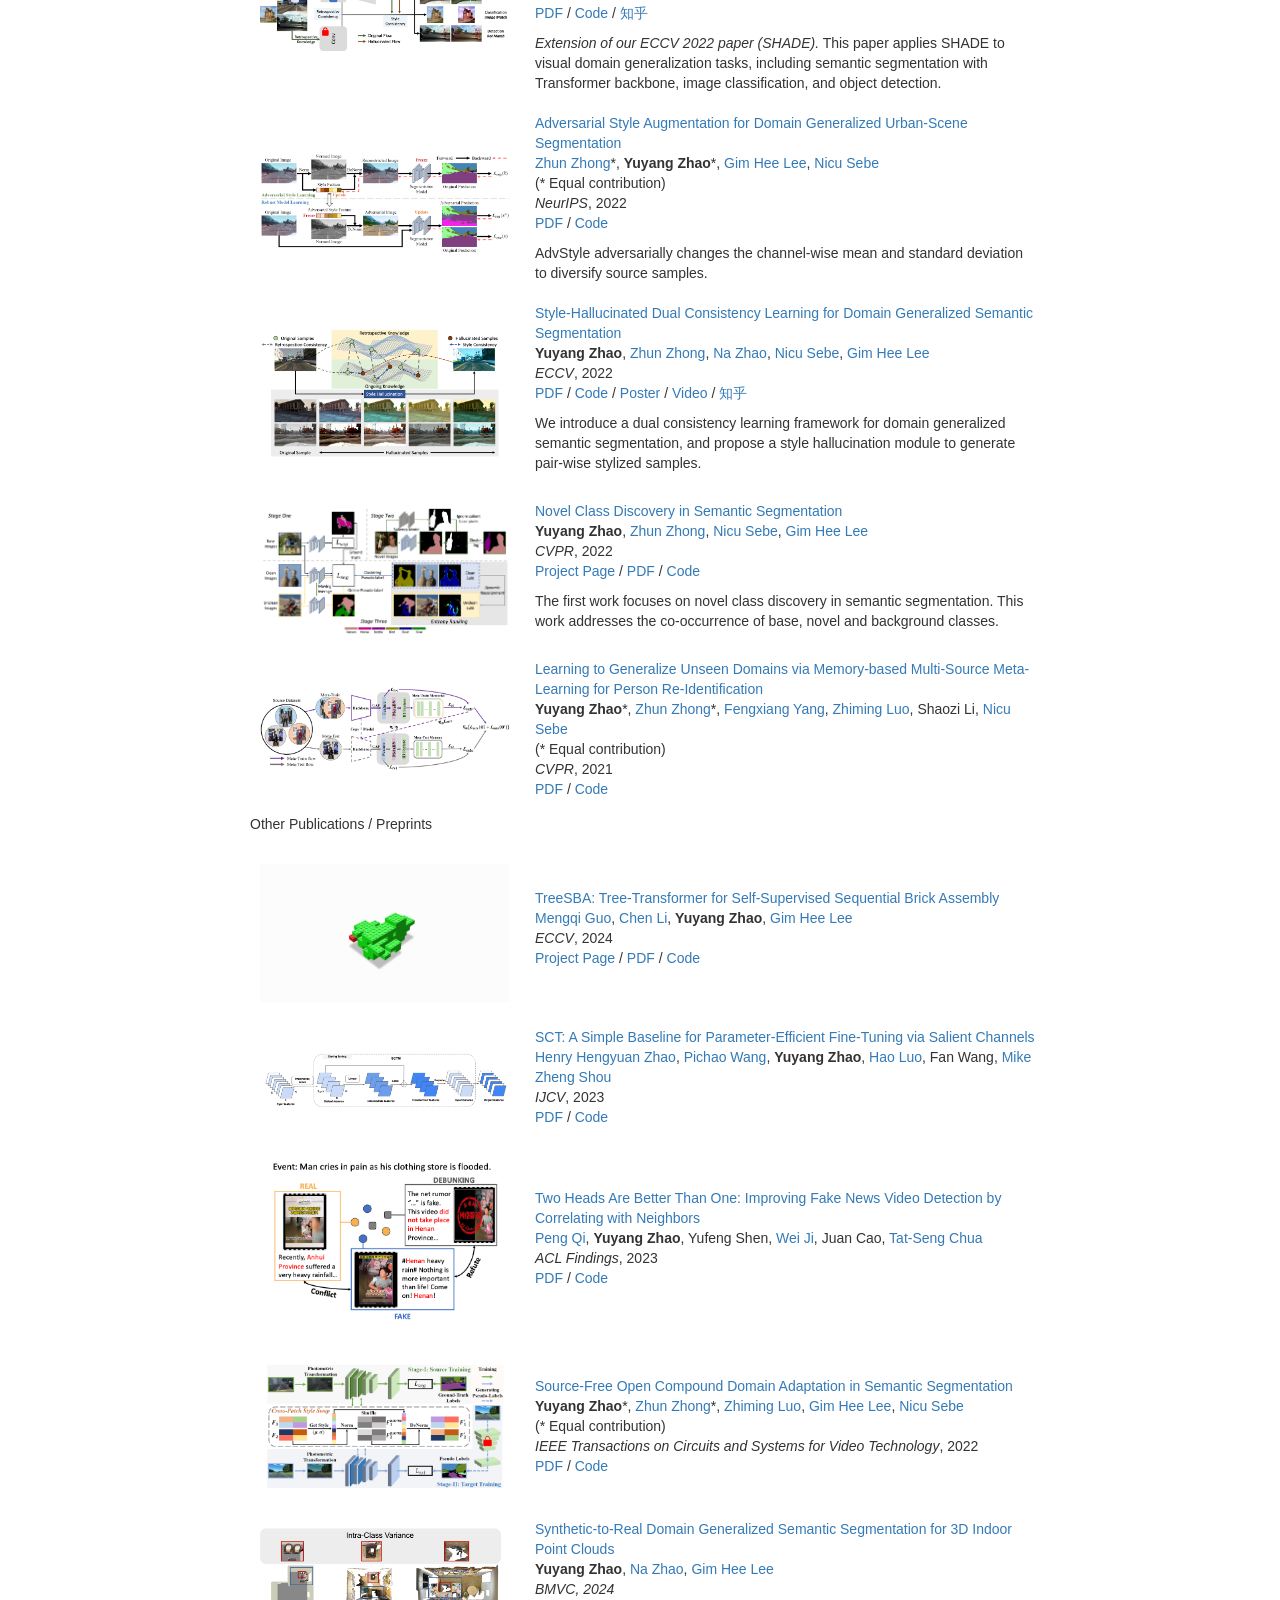
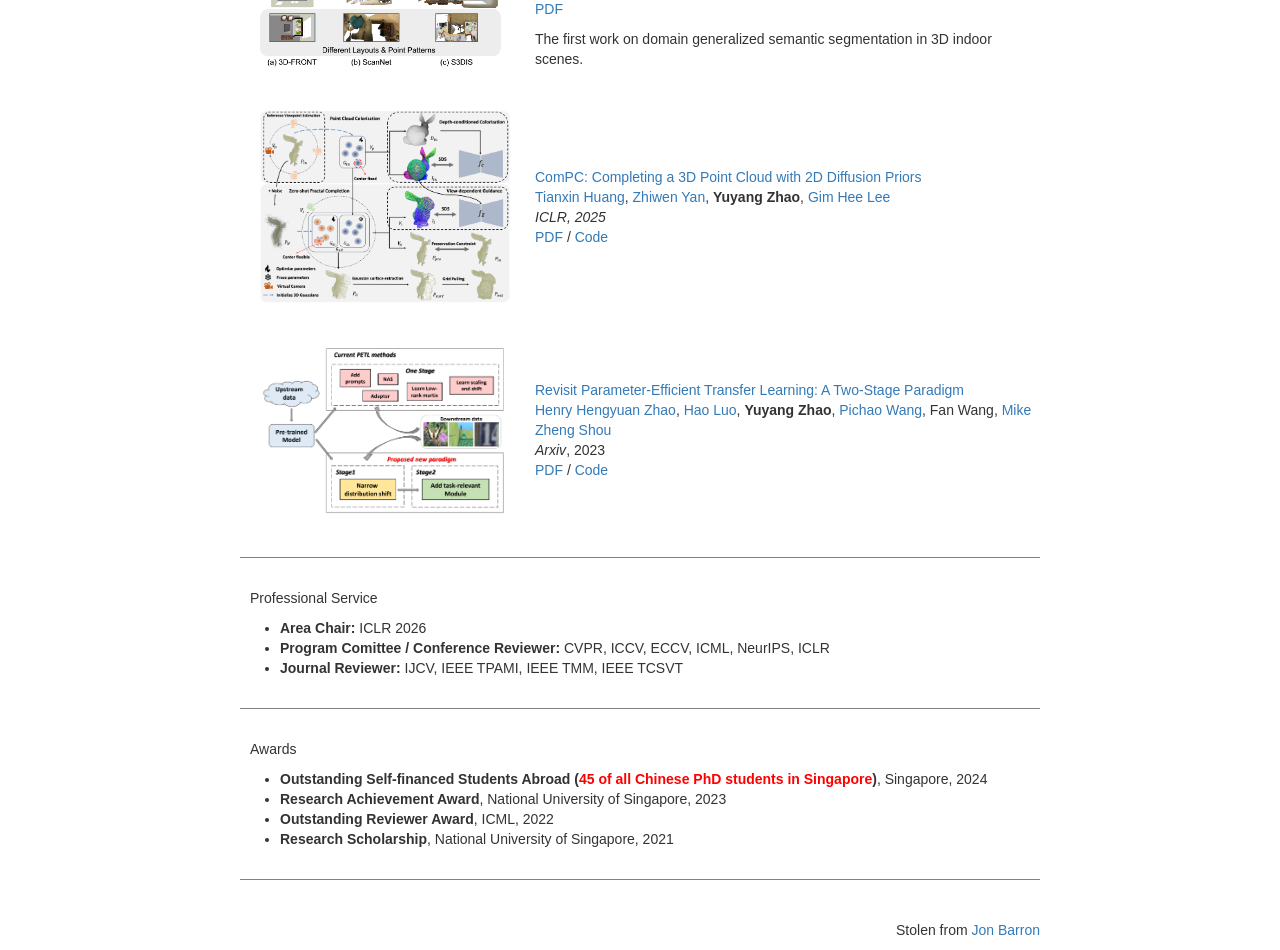
==== commit cc3ed140: "update linkedin and cv" ====
--- a/index.html
+++ b/index.html
@@ -49,8 +49,8 @@
                 <a href="https://scholar.google.com/citations?user=u5M6XPAAAAAJ&hl=en"><i class="ai ai-google-scholar ai-3x" style='font-size:28px'></i>&nbsp &nbsp
                 <a href="https://github.com/HeliosZhao"><i class="fa-brands fa-github" style='font-size:30px'></i>&nbsp &nbsp
                 <a href="https://twitter.com/yuyangzhao_"><i class="fa-brands fa-twitter" style='font-size:30px'></i>&nbsp &nbsp</a>
+                <a href="https://www.linkedin.com/in/yuyang-zhao-736145255/"><i class="fa-brands fa-linkedin" style='font-size:30px'></i>&nbsp &nbsp</a>
                 <a href="files/CV-Yuyang-Zhao.pdf"><i class="fa-solid fa-file-lines" style='font-size:30px'></i></a>
-                <!-- <a href="https://twitter.com/cihangxie?ref_src=twsrc%5Etfw" class="twitter-follow-button" data-show-count="false">Follow @cihangxie</a><script async src="https://platform.twitter.com/widgets.js" charset="utf-8"></script> -->
               </p>
             </td>
             <td style="padding:2.5%;width:40%;max-width:40%">
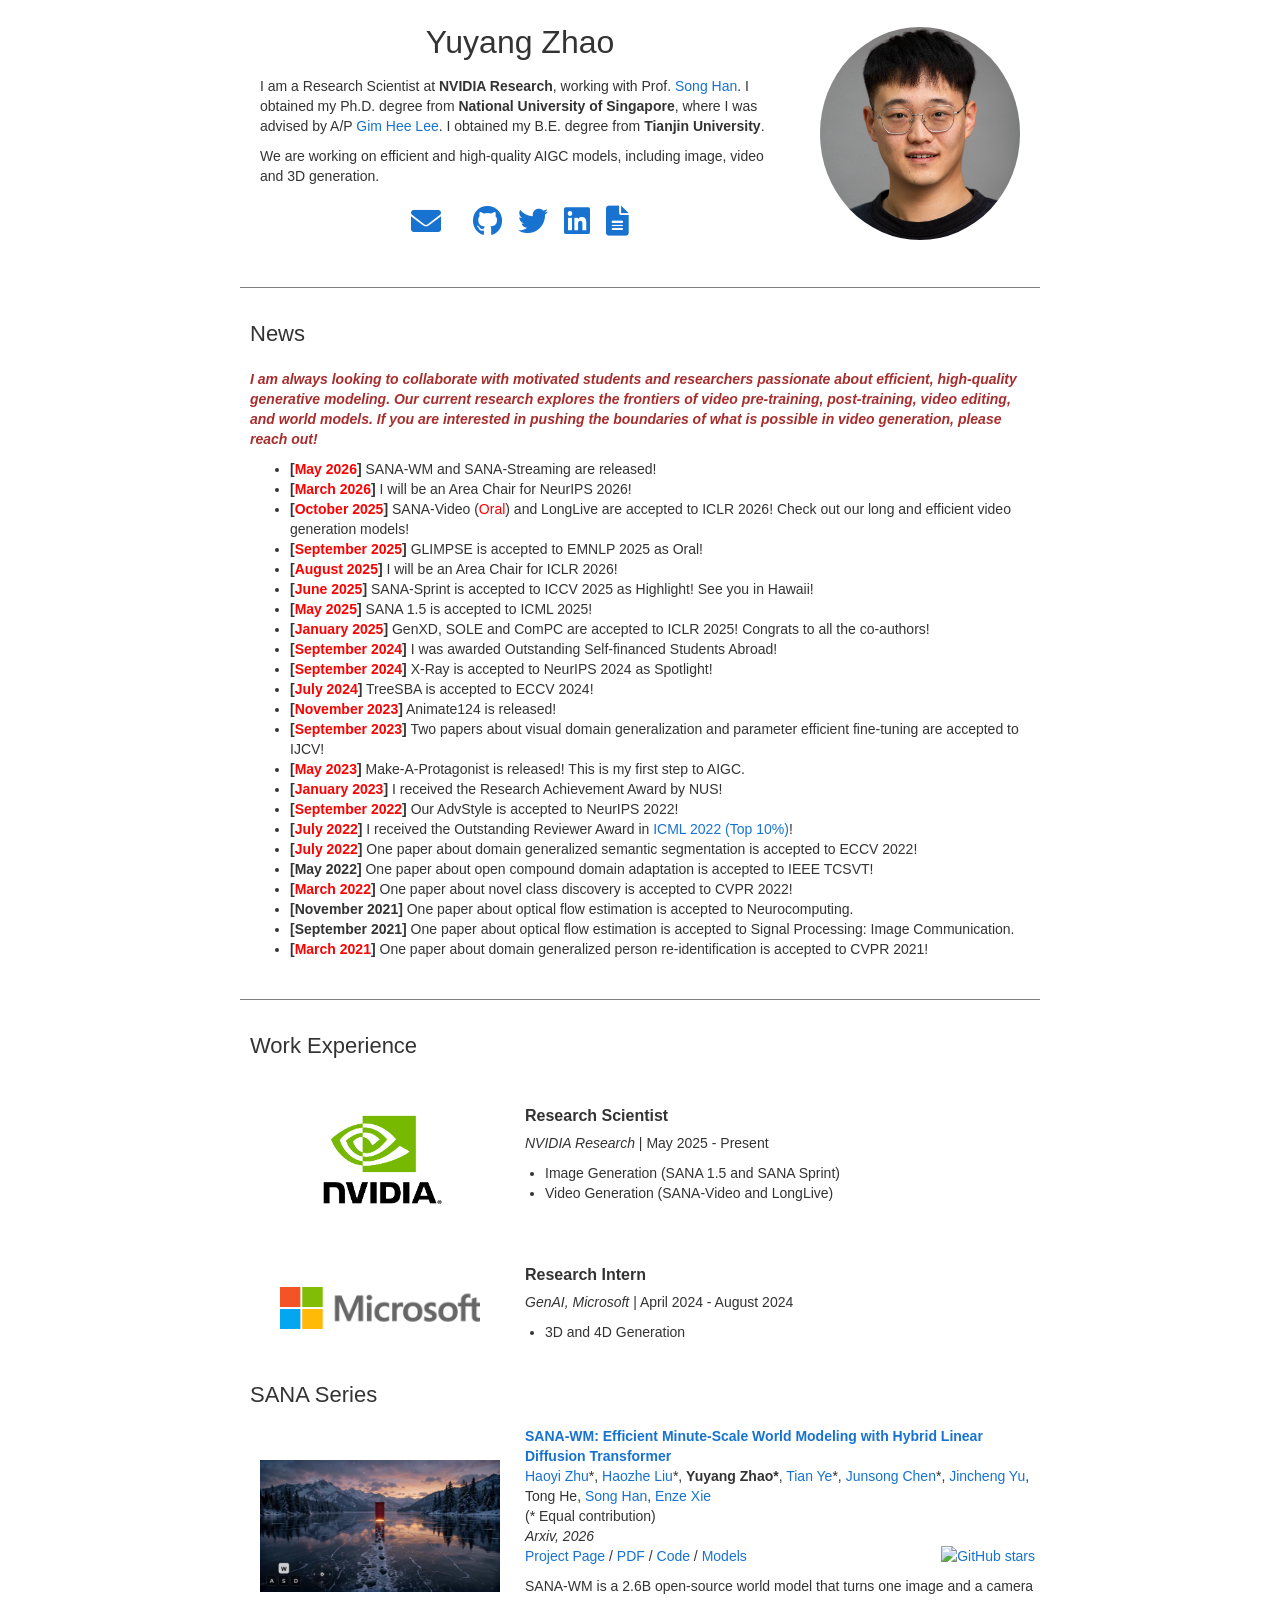
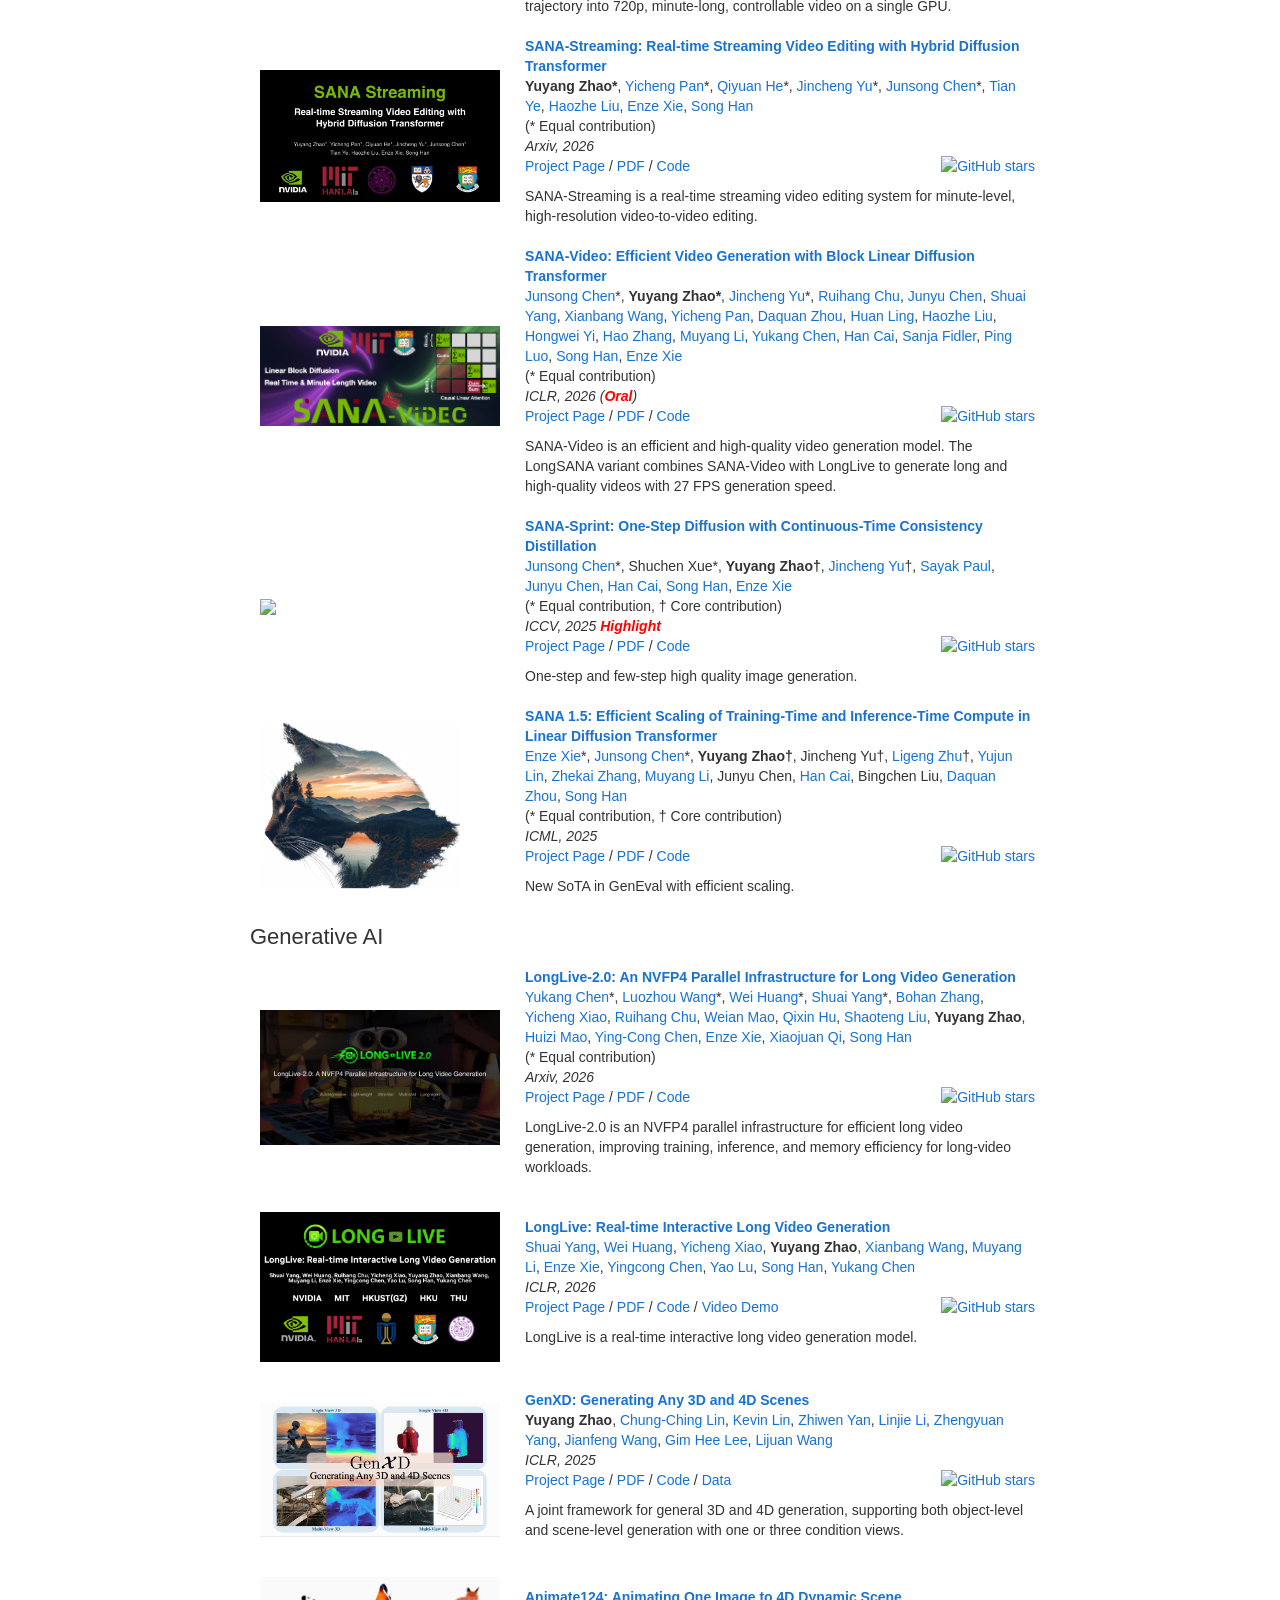
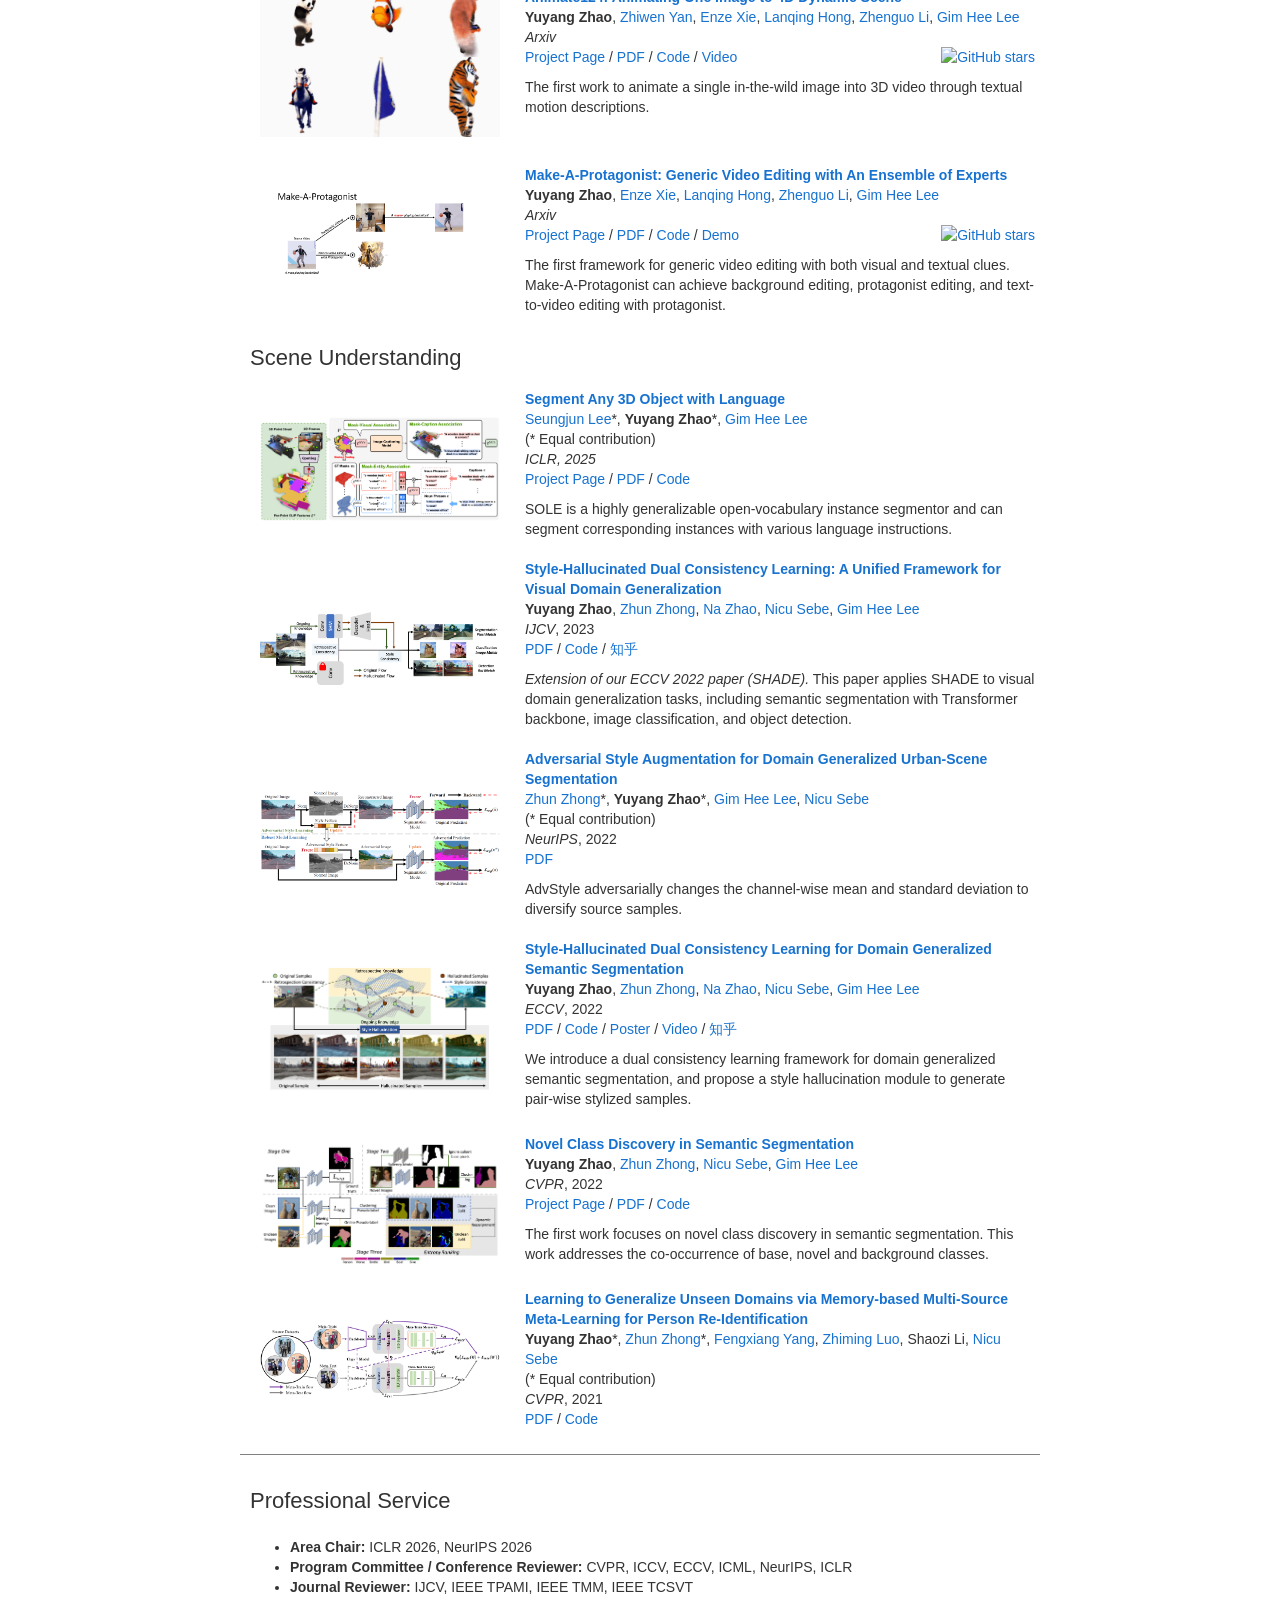
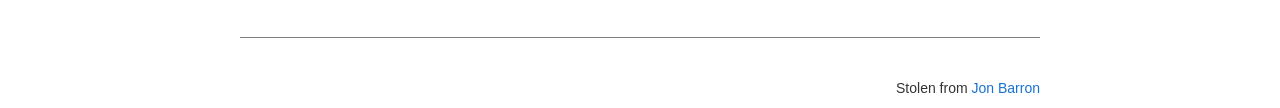
==== commit bab2783a: "Update homepage publications" ====
--- a/index.html
+++ b/index.html
@@ -1,30 +1,23 @@
-<!DOCTYPE HTML>
-<html lang="en"><head><meta http-equiv="Content-Type" content="text/html; charset=UTF-8">
-  <!-- Hi, Jon Here. Please DELETE the two <script> tags below if you use this HTML, otherwise my analytics will track your page -->
-  <!-- Global site tag (gtag.js) - Google Analytics -->
-  <!-- <script async src="https://www.googletagmanager.com/gtag/js?id=UA-7580334-2"></script> -->
-  <!-- <script type="text/javascript" src="js/hidebib.js"></script> -->
-  <!-- <script src="pet_cursor.js"></script>  -->
-  <script>
-    window.dataLayer = window.dataLayer || [];
-    function gtag(){dataLayer.push(arguments);}
-    gtag('js', new Date());
-    gtag('config', 'UA-7580334-2');
-  </script>
-
+<!DOCTYPE html>
+<html lang="en">
+<head>
+  <meta http-equiv="Content-Type" content="text/html; charset=UTF-8">
   <title>Yuyang Zhao</title>
   <link rel="stylesheet" href="https://maxcdn.bootstrapcdn.com/bootstrap/3.2.0/css/bootstrap.min.css">
-  
+  <link rel="stylesheet" href="https://cdn.jsdelivr.net/gh/jpswalsh/academicons@1/css/academicons.min.css">
+  <link rel="stylesheet" href="https://cdnjs.cloudflare.com/ajax/libs/font-awesome/6.0.0-beta3/css/all.min.css">
+
   <meta name="author" content="Yuyang Zhao">
   <meta name="viewport" content="width=device-width, initial-scale=1">
-  
+
   <link rel="stylesheet" type="text/css" href="css/stylesheet.css">
   <link rel="stylesheet" type="text/css" href="css/style.css">
   <link rel="icon" type="image/png" href="img/letter-z.png">
+  <script type="text/javascript" src="js/hidebib.js"></script>
 </head>
 
+<body>
 <!-- Previously, I have interned at <strong>GenAI, Microsoft</strong> and <strong>AITheory, Huawei</strong>.  -->
-<!-- <body onload="startPetCursor();"> -->
   <table style="width:100%;max-width:800px;border:0px;border-spacing:0px;border-collapse:separate;margin-right:auto;margin-left:auto;"><tbody>
     <tr style="padding:0px">
       <td style="padding:0px">
@@ -32,25 +25,20 @@
           <tr style="padding:0px">
             <td style="padding:2.5%;width:70%;vertical-align:middle">
               <p style="text-align:center">
-                <name>Yuyang Zhao</name>
+                <span class="name">Yuyang Zhao</span>
               </p>
-              <p>I am a Research Scientist at <strong>NVIDIA Research</strong>, working with Prof. <a href="https://songhan.mit.edu/">Song Han</a>. I obtained my Ph.D. degree from <strong>National University of Singapore</strong>, where I was advised by A/P <a href="https://www.comp.nus.edu.sg/~leegh/">Gim Hee Lee</a>. I obtained my B.E. degree from <strong>Tianjin University</strong>. <br/><br/>
-              </p>
+              <p>I am a Research Scientist at <strong>NVIDIA Research</strong>, working with Prof. <a href="https://songhan.mit.edu/">Song Han</a>. I obtained my Ph.D. degree from <strong>National University of Singapore</strong>, where I was advised by A/P <a href="https://www.comp.nus.edu.sg/~leegh/">Gim Hee Lee</a>. I obtained my B.E. degree from <strong>Tianjin University</strong>.</p>
               <p>
                 We are working on efficient and high-quality AIGC models, including image, video and 3D generation.
               </p>
 
-              <p style="text-align:center">
-                </br>
-                <link rel="stylesheet" href="https://cdn.jsdelivr.net/gh/jpswalsh/academicons@1/css/academicons.min.css">
-                <!-- <link rel="stylesheet" href="https://cdnjs.cloudflare.com/ajax/libs/font-awesome/4.7.0/css/font-awesome.min.css"> -->
-                <link rel="stylesheet" href="https://cdnjs.cloudflare.com/ajax/libs/font-awesome/6.0.0-beta3/css/all.min.css">
-                <a href="mailto:yuyangzhao98@gmail.com"><i class="fa-solid fa-envelope" style='font-size:30px'></i>&nbsp &nbsp
-                <a href="https://scholar.google.com/citations?user=u5M6XPAAAAAJ&hl=en"><i class="ai ai-google-scholar ai-3x" style='font-size:28px'></i>&nbsp &nbsp
-                <a href="https://github.com/HeliosZhao"><i class="fa-brands fa-github" style='font-size:30px'></i>&nbsp &nbsp
-                <a href="https://twitter.com/yuyangzhao_"><i class="fa-brands fa-twitter" style='font-size:30px'></i>&nbsp &nbsp</a>
-                <a href="https://www.linkedin.com/in/yuyang-zhao-736145255/"><i class="fa-brands fa-linkedin" style='font-size:30px'></i>&nbsp &nbsp</a>
-                <a href="files/CV-Yuyang-Zhao.pdf"><i class="fa-solid fa-file-lines" style='font-size:30px'></i></a>
+              <p class="social-links" style="text-align:center">
+                <a href="mailto:yuyangzhao98@gmail.com" aria-label="Email"><i class="fa-solid fa-envelope" style='font-size:30px'></i></a>
+                <a href="https://scholar.google.com/citations?user=u5M6XPAAAAAJ&amp;hl=en" aria-label="Google Scholar"><i class="ai ai-google-scholar ai-3x" style='font-size:28px'></i></a>
+                <a href="https://github.com/HeliosZhao" aria-label="GitHub"><i class="fa-brands fa-github" style='font-size:30px'></i></a>
+                <a href="https://twitter.com/yuyangzhao_" aria-label="Twitter"><i class="fa-brands fa-twitter" style='font-size:30px'></i></a>
+                <a href="https://www.linkedin.com/in/yuyang-zhao-736145255/" aria-label="LinkedIn"><i class="fa-brands fa-linkedin" style='font-size:30px'></i></a>
+                <a href="files/CV-Yuyang-Zhao.pdf" aria-label="CV"><i class="fa-solid fa-file-lines" style='font-size:30px'></i></a>
               </p>
             </td>
             <td style="padding:2.5%;width:40%;max-width:40%">
@@ -61,64 +49,43 @@
 
         <hr>
 
-        
+
         <table style="width:100%;border:0px;border-spacing:0px;border-collapse:separate;margin-right:auto;margin-left:auto;"><tbody>
             <tr>
                 <td style="padding:10px;width:100%;vertical-align:middle">
-                    <heading>News</heading>
+                    <span class="heading">News</span>
                 </td>
             </tr>
         </tbody></table>
         <table style="width:100%;border:0px;border-spacing:0px;border-collapse:separate;margin-right:auto;margin-left:auto;"><tbody>
-            
-        <table style="width:100%;border:0px;border-spacing:0px;border-collapse:separate;margin-right:auto;margin-left:auto;"><tbody>
-        <tr>
-            <em><strong><font color='#a82e2e'> I am always looking to collaborate with motivated students and researchers passionate about efficient, high-quality generative modeling. Our current research explores the frontiers of video pre-training, post-training, video editing, and world models. If you are interested in pushing the boundaries of what is possible in video generation, please reach out!</strong></em></font>
+        <tr>
+          <td style="padding:10px;width:100%;vertical-align:middle">
+            <p class="notice"><strong><em>I am always looking to collaborate with motivated students and researchers passionate about efficient, high-quality generative modeling. Our current research explores the frontiers of video pre-training, post-training, video editing, and world models. If you are interested in pushing the boundaries of what is possible in video generation, please reach out!</em></strong></p>
             <ul>
-                <li><strong>[<font color="red">October 2025</font>]</strong> SANA-Video (<font color="red">Oral</font>) and LongLive are accepted to ICLR 2026! Checkout our long and efficient video generation models! 
-                    
-                <li><strong>[<font color="red">September 2025</font>]</strong> GLIMPSE is accepted to EMNLP 2025 as Oral! 
-
-                <li><strong>[<font color="red">August 2025</font>]</strong> I will be an Area Chair for ICLR 2026!
-
-                <li><strong>[<font color="red">June 2025</font>]</strong> SANA-Sprint is accepted to ICCV 2025 as Highlight! See you in Hawaii!
-
-                <li><strong>[<font color="red">May 2025</font>]</strong> SANA 1.5 is accepted to ICML 2025!
-                
-                <li><strong>[<font color="red">January 2025</font>]</strong> GenXD, SOLE and ComPC are accepted to ICLR 2025! Congrats to all the co-authors!
-                
-                <li><strong>[<font color="red">September 2024</font>]</strong> I was awared Outstanding Self-financed Students Abroad!
-
-                <li><strong>[<font color="red">September 2024</font>]</strong> X-Ray is accepted to NeurIPS 2024 as Spotlight!
-
-                <li><strong>[<font color="red">July 2024</font>]</strong> TreeSBA is accepted to ECCV 2024!
-
-                <!-- <li><strong>[<font color="red">April 2024</font>]</strong> Checkout our new 3D representation and generation framework: X-Ray! -->
-
-                <li><strong>[<font color="red">November 2023</font>]</strong> Animate124 is released! 
-
-                <li><strong>[<font color="red">September 2023</font>]</strong> Two papers about visual domain generalization and parameter efficient fine-tuning are accepted to IJCV!
-
-                <li><strong>[<font color="red">May 2023</font>]</strong> Make-A-Protagonist is released! This is my first step to AIGC.
-
-                <li><strong>[<font color="red">January 2023</font>]</strong> I received the Research Achievement Award by NUS!
-
-                <li><strong>[<font color="red">September 2022</font>]</strong> Our AdvStyle is accepted to NeurIPS 2022!
-
-                <li><strong>[<font color="red">July 2022</font>]</strong> I received the Outstanding Reviewer Award in <a href="https://icml.cc/Conferences/2022/Reviewers">ICML 2022 (Top 10%) </a>! 
-
-                <li><strong>[<font color="red">July 2022</font>]</strong> One paper about domain generalized semantic segmentation is accepted to ECCV 2022!
-            
-                <li><strong>[May 2022]</strong> One paper about open compound domain adaptation is accepted to IEEE TCSVT! 
-
-                <li><strong>[<font color="red">March 2022</font>]</strong> One paper about novel class discovery is accepted to CVPR 2022!
-
-                <li><strong>[November 2021]</strong> One paper about optical flow estimation is accepted to Neurocomputing.
-                
-                <li><strong>[September 2021]</strong> One paper about optical flow estimation is accepted to Signal Processing: Image Communication. 
-
-                <li><strong>[<font color="red">March 2021</font>]</strong> One paper about domain generalized person re-identification is accepted to CVPR 2021!
-
+                <li><strong>[<font color="red">May 2026</font>]</strong> SANA-WM and SANA-Streaming are released!</li>
+                <li><strong>[<font color="red">March 2026</font>]</strong> I will be an Area Chair for NeurIPS 2026!</li>
+                <li><strong>[<font color="red">October 2025</font>]</strong> SANA-Video (<font color="red">Oral</font>) and LongLive are accepted to ICLR 2026! Check out our long and efficient video generation models!</li>
+                <li><strong>[<font color="red">September 2025</font>]</strong> GLIMPSE is accepted to EMNLP 2025 as Oral!</li>
+                <li><strong>[<font color="red">August 2025</font>]</strong> I will be an Area Chair for ICLR 2026!</li>
+                <li><strong>[<font color="red">June 2025</font>]</strong> SANA-Sprint is accepted to ICCV 2025 as Highlight! See you in Hawaii!</li>
+                <li><strong>[<font color="red">May 2025</font>]</strong> SANA 1.5 is accepted to ICML 2025!</li>
+                <li><strong>[<font color="red">January 2025</font>]</strong> GenXD, SOLE and ComPC are accepted to ICLR 2025! Congrats to all the co-authors!</li>
+                <li><strong>[<font color="red">September 2024</font>]</strong> I was awarded Outstanding Self-financed Students Abroad!</li>
+                <li><strong>[<font color="red">September 2024</font>]</strong> X-Ray is accepted to NeurIPS 2024 as Spotlight!</li>
+                <li><strong>[<font color="red">July 2024</font>]</strong> TreeSBA is accepted to ECCV 2024!</li>
+                <!-- <li><strong>[<font color="red">April 2024</font>]</strong> Check out our new 3D representation and generation framework: X-Ray!</li> -->
+                <li><strong>[<font color="red">November 2023</font>]</strong> Animate124 is released!</li>
+                <li><strong>[<font color="red">September 2023</font>]</strong> Two papers about visual domain generalization and parameter efficient fine-tuning are accepted to IJCV!</li>
+                <li><strong>[<font color="red">May 2023</font>]</strong> Make-A-Protagonist is released! This is my first step to AIGC.</li>
+                <li><strong>[<font color="red">January 2023</font>]</strong> I received the Research Achievement Award by NUS!</li>
+                <li><strong>[<font color="red">September 2022</font>]</strong> Our AdvStyle is accepted to NeurIPS 2022!</li>
+                <li><strong>[<font color="red">July 2022</font>]</strong> I received the Outstanding Reviewer Award in <a href="https://icml.cc/Conferences/2022/Reviewers">ICML 2022 (Top 10%)</a>!</li>
+                <li><strong>[<font color="red">July 2022</font>]</strong> One paper about domain generalized semantic segmentation is accepted to ECCV 2022!</li>
+                <li><strong>[May 2022]</strong> One paper about open compound domain adaptation is accepted to IEEE TCSVT!</li>
+                <li><strong>[<font color="red">March 2022</font>]</strong> One paper about novel class discovery is accepted to CVPR 2022!</li>
+                <li><strong>[November 2021]</strong> One paper about optical flow estimation is accepted to Neurocomputing.</li>
+                <li><strong>[September 2021]</strong> One paper about optical flow estimation is accepted to Signal Processing: Image Communication.</li>
+                <li><strong>[<font color="red">March 2021</font>]</strong> One paper about domain generalized person re-identification is accepted to CVPR 2021!</li>
             </ul>
           </td>
         </tr>
@@ -131,12 +98,12 @@
             <tbody>
               <tr>
                 <td style="padding:10px;width:100%;vertical-align:middle">
-                  <heading>Work Experience</heading>
+                  <span class="heading">Work Experience</span>
                 </td>
               </tr>
             </tbody>
           </table>
-          
+
           <table style="width:100%;border:0px;border-spacing:0px;border-collapse:separate;margin-right:auto;margin-left:auto;">
             <tbody>
               <tr>
@@ -157,7 +124,7 @@
                   </ul>
                 </td>
               </tr>
-              
+
               <tr>
                 <td style="padding:40px;width:35%;vertical-align:middle">
                     <img src="img/microsoft-logo.png" alt="Microsoft Logo" width="200">
@@ -174,7 +141,7 @@
                   </ul>
                 </td>
               </tr>
-              
+
             </tbody>
           </table>
 
@@ -182,29 +149,105 @@
         <table style="width:100%;border:0px;border-spacing:0px;border-collapse:separate;margin-right:auto;margin-left:auto;"><tbody>
           <tr>
           <td style="padding:10px;width:100%;vertical-align:middle">
-            <heading>Featured Works</heading>
+            <span class="heading">SANA Series</span>
           </td>
         </tr>
       </tbody></table>
 
 
-      <table style="width:100%;border:0px;border-spacing:0px;border-collapse:separate;margin-right:auto;margin-left:auto;"><tbody> 
-
-
-
-        <tr>
-
-            <td style="padding:20px;width:35%;vertical-align:middle">
-                <img src='img/sana-video.png' width="250"></div>
+      <table style="width:100%;border:0px;border-spacing:0px;border-collapse:separate;margin-right:auto;margin-left:auto;"><tbody>
+        <tr>
+
+            <td style="padding:20px;width:35%;vertical-align:middle">
+                <img src='img/sana-wm.jpg' width="250" alt="SANA-WM teaser">
+            </td>
+            <td style="padding:5px;width:75%;vertical-align:middle">
+                <a href="https://arxiv.org/abs/2605.15178">
+                    <span class="papertitle">SANA-WM: Efficient Minute-Scale World Modeling with Hybrid Linear Diffusion Transformer</span>
+                </a>
+                <br>
+                <a href="https://www.haoyizhu.site/">Haoyi Zhu</a>*,
+                <a href="https://haozheliu-st.github.io/">Haozhe Liu</a>*,
+                <strong>Yuyang Zhao*</strong>,
+                <a href="https://owen718.github.io/">Tian Ye</a>*,
+                <a href="https://lawrence-cj.github.io/">Junsong Chen</a>*,
+                <a href="https://lovesykun.cn/about.html">Jincheng Yu</a>,
+                Tong He,
+                <a href="https://hanlab.mit.edu/songhan">Song Han</a>,
+                <a href="https://xieenze.github.io/">Enze Xie</a>
+                <br>
+                (* Equal contribution)<br>
+                <em>Arxiv, 2026</em>
+                <br>
+                <div class="paper" id="sana-wm">
+                  <a href="https://nvlabs.github.io/Sana/WM/">Project Page</a> /
+                  <a href="https://arxiv.org/pdf/2605.15178">PDF</a> /
+                  <a href="https://github.com/NVlabs/Sana">Code</a> /
+                  <a href="https://huggingface.co/Efficient-Large-Model/SANA-WM_bidirectional">Models</a>
+                  <a class="more-link" href="https://github.com/NVlabs/Sana" target="_blank"><img alt="GitHub stars" align="right"
+                    src="https://img.shields.io/github/stars/NVlabs/Sana?style=social"></a>
+                </div>
+
+                <p></p>
+                <p>
+                SANA-WM is a 2.6B open-source world model that turns one image and a camera trajectory into 720p, minute-long, controllable video on a single GPU.
+                </p>
+            </td>
+        </tr>
+
+
+        <tr>
+
+            <td style="padding:20px;width:35%;vertical-align:middle">
+                <img src='img/sana-streaming.jpg' width="250" alt="SANA-Streaming teaser">
+            </td>
+            <td style="padding:5px;width:75%;vertical-align:middle">
+                <a href="https://arxiv.org/abs/2605.30409">
+                    <span class="papertitle">SANA-Streaming: Real-time Streaming Video Editing with Hybrid Diffusion Transformer</span>
+                </a>
+                <br>
+                <strong>Yuyang Zhao*</strong>,
+                <a href="https://ryanpyc27.github.io/">Yicheng Pan</a>*,
+                <a href="https://qy-h00.github.io/">Qiyuan He</a>*,
+                <a href="https://github.com/yujincheng08">Jincheng Yu</a>*,
+                <a href="https://lawrence-cj.github.io/">Junsong Chen</a>*,
+                <a href="https://owen718.github.io/">Tian Ye</a>,
+                <a href="https://haozheliu-st.github.io/">Haozhe Liu</a>,
+                <a href="https://xieenze.github.io/">Enze Xie</a>,
+                <a href="https://hanlab.mit.edu/songhan">Song Han</a>
+                <br>
+                (* Equal contribution)<br>
+                <em>Arxiv, 2026</em>
+                <br>
+                <div class="paper" id="sana-streaming">
+                  <a href="https://nvlabs.github.io/Sana/Streaming/">Project Page</a> /
+                  <a href="https://arxiv.org/pdf/2605.30409">PDF</a> /
+                  <a href="https://github.com/NVlabs/Sana">Code</a>
+                  <a class="more-link" href="https://github.com/NVlabs/Sana" target="_blank"><img alt="GitHub stars" align="right"
+                    src="https://img.shields.io/github/stars/NVlabs/Sana?style=social"></a>
+                </div>
+
+                <p></p>
+                <p>
+                SANA-Streaming is a real-time streaming video editing system for minute-level, high-resolution video-to-video editing.
+                </p>
+            </td>
+        </tr>
+
+
+        <tr>
+
+            <td style="padding:20px;width:35%;vertical-align:middle">
+                <img src='img/sana-video.png' width="250">
             </td>
             <td style="padding:5px;width:75%;vertical-align:middle">
                 <!-- <p> -->
                 <a href="https://arxiv.org/abs/2509.24695">
-                    <papertitle>SANA-Video: Efficient Video Generation with Block Linear Diffusion Transformer</papertitle>
-                </a>
-                <br>
-                
-                
+                    <span class="papertitle">SANA-Video: Efficient Video Generation with Block Linear Diffusion Transformer</span>
+                </a>
+                <br>
+
+
                 <a href="https://lawrence-cj.github.io/">Junsong Chen</a>*,
                 <strong>Yuyang Zhao*</strong>,
                 <a href="https://lovesykun.cn/about.html">Jincheng Yu</a>*,
@@ -216,8 +259,8 @@
                 <a href="https://zhoudaquan.github.io/homepage.io/index.html">Daquan Zhou</a>,
                 <a href="https://www.cs.toronto.edu/~linghuan/">Huan Ling</a>,
                 <a href="https://haozheliu-st.github.io/">Haozhe Liu</a>,
-                <a href="https://scholar.google.com/citations?user=ocMf7fQAAAAJ&hl=en">Hongwei Yi</a>,
-                <a href="https://scholar.google.com/citations?user=B8hPxMQAAAAJ&hl=en">Hao Zhang</a>,
+                <a href="https://scholar.google.com/citations?user=ocMf7fQAAAAJ&amp;hl=en">Hongwei Yi</a>,
+                <a href="https://scholar.google.com/citations?user=B8hPxMQAAAAJ&amp;hl=en">Hao Zhang</a>,
                 <a href="https://lmxyy.me/">Muyang Li</a>,
                 <a href="https://yukangchen.com/">Yukang Chen</a>,
                 <a href="https://han-cai.github.io/">Han Cai</a>,
@@ -229,12 +272,11 @@
                 (* Equal contribution)<br>
                 <em>ICLR, 2026 (<strong><font color="red">Oral</font></strong>) </em>
                 <br>
-                <br>
                 <!-- </p> -->
-                <div class="paper" id="sana">
+                <div class="paper" id="sana-video">
                   <a href="https://nvlabs.github.io/Sana/Video/">Project Page</a> /
                   <a href="https://arxiv.org/pdf/2509.24695">PDF</a> /
-                  <a href="https://github.com/NVlabs/Sana">Code</a> 
+                  <a href="https://github.com/NVlabs/Sana">Code</a>
                   <a class="more-link" href="https://github.com/NVlabs/Sana" target="_blank"><img alt="GitHub stars" align="right"
                     src="https://img.shields.io/github/stars/NVlabs/Sana?style=social"></a>
                 </div>
@@ -245,115 +287,22 @@
                 SANA-Video is an efficient and high-quality video generation model. The LongSANA variant combines SANA-Video with LongLive to generate long and high-quality videos with 27 FPS generation speed.
                 </p>
             </td>
-        </tr> 
-
-
-        <tr>
-
-            <td style="padding:20px;width:35%;vertical-align:middle">
-                <img src='img/longlive.png' width="250"></div>
-            </td>
-            <td style="padding:5px;width:75%;vertical-align:middle">
-                <!-- <p> -->
-                <a href="https://arxiv.org/abs/2509.22622">
-                    <papertitle>LongLive: Real-time Interactive Long Video Generation</papertitle>
-                </a>
-                <br>
-                
-                <a href="https://andysonys.github.io/">Shuai Yang</a>,
-                <a href="https://aaron-weihuang.com/">Wei Huang</a>,
-                <a href="https://easonxiao-888.github.io/">Yicheng Xiao</a>,
-                <strong>Yuyang Zhao</strong>,
-                <a href="https://peppaking8.github.io">Xianbang Wang</a>,
-                <a href="https://lmxyy.me/">Muyang Li</a>,
-                <a href="https://xieenze.github.io/">Enze Xie</a>,
-                <a href="https://www.yingcong.me/">Yingcong Chen</a>,
-                <a href="https://scholar.google.com/citations?user=OI7zFmwAAAAJ&hl=en/">Yao Lu</a>,
-                <a href="https://hanlab.mit.edu/songhan">Song Han</a>,
-                <a href="https://yukangchen.com/">Yukang Chen</a>                
-                <br>
-                <em>ICLR, 2026</em>
-                <br>
-                <br>
-                <!-- </p> -->
-                <div class="paper" id="sana">
-                  <a href="https://nvlabs.github.io/LongLive/">Project Page</a> /
-                  <a href="https://arxiv.org/pdf/2509.22622">PDF</a> /
-                  <a href="https://github.com/NVlabs/LongLive">Code</a> /
-                  <a href="https://youtu.be/CO1QC7BNvig">Video Demo</a> 
-                  <a class="more-link" href="https://github.com/NVlabs/LongLive" target="_blank"><img alt="GitHub stars" align="right"
-                    src="https://img.shields.io/github/stars/NVlabs/LongLive?style=social"></a>
-                </div>
-
-                <!-- <br> -->
-                <p></p>
-                <p>
-                LongLive is a real-time interactive long video generation model.
-                </p>
-            </td>
-        </tr> 
-
-
-
-        <tr>
-            <!-- <td style="padding:20px;width:35%;vertical-align:middle">
-                <video width="250" controls>
-                    <source src="img/genxd-homepage-teaser.mp4" type="video/mp4">
-                </video>
-            </td> -->
-            <td style="padding:20px;width:35%;vertical-align:middle">
-                <img src='img/genxd.gif' width="250"></div>
-            </td>
-            <td style="padding:5px;width:75%;vertical-align:middle">
-                <!-- <p> -->
-                <a href="https://arxiv.org/abs/2411.02319">
-                    <papertitle>GenXD: Generating Any 3D and 4D Scenes</papertitle>
-                </a>
-                <br>
-                <strong>Yuyang Zhao</strong>,
-                <a href="https://www.microsoft.com/en-us/research/people/chunglin/">Chung-Ching Lin</a>,
-                <a href="https://sites.google.com/site/kevinlin311tw/me">Kevin Lin</a>,
-                <a href="https://jokeryan.github.io/about/">Zhiwen Yan</a>,
-                <a href="https://www.microsoft.com/en-us/research/people/linjli/">Linjie Li</a>,
-                <a href="https://zyang-ur.github.io/">Zhengyuan Yang</a>,
-                <a href="https://jianfengwang.me/">Jianfeng Wang</a>,
-                <a href="https://www.comp.nus.edu.sg/~leegh/">Gim Hee Lee</a>,
-                <a href="https://www.microsoft.com/en-us/research/people/lijuanw/">Lijuan Wang</a>
-                <br>
-                <em>ICLR, 2025</em>
-                <br>
-                <!-- </p> -->
-                <div class="paper" id="genxd">
-                  <a href="https://gen-x-d.github.io/">Project Page</a> /
-                  <a href="https://arxiv.org/pdf/2411.02319">PDF</a> /
-                  <a href="https://github.com/HeliosZhao/GenXD">Code</a> /
-                  <a href="https://huggingface.co/datasets/Yuyang-z/CamVid-30K">Data</a>
-                  <a class="more-link" href="https://github.com/HeliosZhao/GenXD" target="_blank"><img alt="GitHub stars" align="right"
-                    src="https://img.shields.io/github/stars/HeliosZhao/GenXD?style=social"></a>
-                </div>
-
-                <!-- <br> -->
-                <p></p>
-                <p>
-                A joint framework for general 3D and 4D generation, supporting both object-level and scene-level generation with one or three condition views.
-                </p>
-            </td>
-        </tr> 
-
-
-        <tr>
-
-            <td style="padding:20px;width:35%;vertical-align:middle">
-                <img src='img/sana-sprint.gif' width="250"></div>
+        </tr>
+
+
+        <tr>
+
+            <td style="padding:20px;width:35%;vertical-align:middle">
+                <img src='img/sana-sprint.gif' width="250">
             </td>
             <td style="padding:5px;width:75%;vertical-align:middle">
                 <!-- <p> -->
                 <a href="https://arxiv.org/abs/2503.09641">
-                    <papertitle>SANA-Sprint: One-Step Diffusion with Continuous-Time Consistency Distillation</papertitle>
-                </a>
-                <br>
-                
-                
+                    <span class="papertitle">SANA-Sprint: One-Step Diffusion with Continuous-Time Consistency Distillation</span>
+                </a>
+                <br>
+
+
                 <a href="https://lawrence-cj.github.io/">Junsong Chen</a>*,
                 Shuchen Xue*,
                 <strong>Yuyang Zhao&dagger;</strong>,
@@ -367,12 +316,11 @@
                 (* Equal contribution, &dagger; Core contribution)<br>
                 <em>ICCV, 2025 <strong><font color="red">Highlight</font></strong> </em>
                 <br>
-                <br>
                 <!-- </p> -->
-                <div class="paper" id="sana">
+                <div class="paper" id="sana-sprint">
                   <a href="https://nvlabs.github.io/Sana/Sprint/">Project Page</a> /
                   <a href="https://arxiv.org/pdf/2503.09641.pdf">PDF</a> /
-                  <a href="https://github.com/NVlabs/Sana">Code</a> 
+                  <a href="https://github.com/NVlabs/Sana">Code</a>
                   <a class="more-link" href="https://github.com/NVlabs/Sana" target="_blank"><img alt="GitHub stars" align="right"
                     src="https://img.shields.io/github/stars/NVlabs/Sana?style=social"></a>
                 </div>
@@ -383,21 +331,21 @@
                 One-step and few-step high quality image generation.
                 </p>
             </td>
-        </tr> 
-
-
-        <tr>
-
-            <td style="padding:20px;width:35%;vertical-align:middle">
-                <img src='img/sana.png' width="200"></div>
+        </tr>
+
+
+        <tr>
+
+            <td style="padding:20px;width:35%;vertical-align:middle">
+                <img src='img/sana.png' width="200">
             </td>
             <td style="padding:5px;width:75%;vertical-align:middle">
                 <!-- <p> -->
                 <a href="https://arxiv.org/abs/2501.18427">
-                    <papertitle>SANA 1.5: Efficient Scaling of Training-Time and Inference-Time Compute in Linear Diffusion Transformer</papertitle>
-                </a>
-                <br>
-                
+                    <span class="papertitle">SANA 1.5: Efficient Scaling of Training-Time and Inference-Time Compute in Linear Diffusion Transformer</span>
+                </a>
+                <br>
+
                 <a href="https://xieenze.github.io/">Enze Xie</a>*,
                 <a href="https://lawrence-cj.github.io/">Junsong Chen</a>*,
                 <strong>Yuyang Zhao&dagger;</strong>,
@@ -416,10 +364,10 @@
                 <em>ICML, 2025</em>
                 <br>
                 <!-- </p> -->
-                <div class="paper" id="sana">
+                <div class="paper" id="sana-15">
                   <a href="https://nvlabs.github.io/Sana/">Project Page</a> /
                   <a href="https://arxiv.org/pdf/2501.18427.pdf">PDF</a> /
-                  <a href="https://github.com/NVlabs/Sana">Code</a> 
+                  <a href="https://github.com/NVlabs/Sana">Code</a>
                   <a class="more-link" href="https://github.com/NVlabs/Sana" target="_blank"><img alt="GitHub stars" align="right"
                     src="https://img.shields.io/github/stars/NVlabs/Sana?style=social"></a>
                 </div>
@@ -430,59 +378,175 @@
                 New SoTA in GenEval with efficient scaling.
                 </p>
             </td>
-        </tr> 
+        </tr>
+
+        </tbody></table>
+
+
+        <table style="width:100%;border:0px;border-spacing:0px;border-collapse:separate;margin-right:auto;margin-left:auto;"><tbody>
+          <tr>
+          <td style="padding:10px;width:100%;vertical-align:middle">
+            <span class="heading">Generative AI</span>
+          </td>
+        </tr>
+      </tbody></table>
+
+
+      <table style="width:100%;border:0px;border-spacing:0px;border-collapse:separate;margin-right:auto;margin-left:auto;"><tbody>
+        <tr>
+
+            <td style="padding:20px;width:35%;vertical-align:middle">
+                <img src='img/longlive2.jpg' width="250" alt="LongLive-2.0 teaser">
+            </td>
+            <td style="padding:5px;width:75%;vertical-align:middle">
+                <a href="https://arxiv.org/abs/2605.18739">
+                    <span class="papertitle">LongLive-2.0: An NVFP4 Parallel Infrastructure for Long Video Generation</span>
+                </a>
+                <br>
+
+                <a href="https://yukangchen.com/">Yukang Chen</a>*,
+                <a href="https://wileewang.github.io/">Luozhou Wang</a>*,
+                <a href="https://aaron-weihuang.com/">Wei Huang</a>*,
+                <a href="https://andysonys.github.io/">Shuai Yang</a>*,
+                <a href="https://baihuadada.github.io/">Bohan Zhang</a>,
+                <a href="https://easonxiao-888.github.io/">Yicheng Xiao</a>,
+                <a href="https://ruihang-chu.github.io/">Ruihang Chu</a>,
+                <a href="https://scholar.google.com/citations?hl=en&amp;user=Qu-QXTsAAAAJ">Weian Mao</a>,
+                <a href="https://qixinhu11.github.io/">Qixin Hu</a>,
+                <a href="https://www.shaotengliu.com/">Shaoteng Liu</a>,
+                <strong>Yuyang Zhao</strong>,
+                <a href="https://huizimao.com/">Huizi Mao</a>,
+                <a href="https://www.yingcong.me/">Ying-Cong Chen</a>,
+                <a href="https://xieenze.github.io/">Enze Xie</a>,
+                <a href="https://xjqi.github.io/">Xiaojuan Qi</a>,
+                <a href="https://hanlab.mit.edu/songhan">Song Han</a>
+                <br>
+                (* Equal contribution)<br>
+                <em>Arxiv, 2026</em>
+                <br>
+                <div class="paper" id="longlive2">
+                  <a href="https://nvlabs.github.io/LongLive/LongLive2/">Project Page</a> /
+                  <a href="https://arxiv.org/pdf/2605.18739">PDF</a> /
+                  <a href="https://github.com/NVlabs/LongLive">Code</a>
+                  <a class="more-link" href="https://github.com/NVlabs/LongLive" target="_blank"><img alt="GitHub stars" align="right"
+                    src="https://img.shields.io/github/stars/NVlabs/LongLive?style=social"></a>
+                </div>
+
+                <p></p>
+                <p>
+                LongLive-2.0 is an NVFP4 parallel infrastructure for efficient long video generation, improving training, inference, and memory efficiency for long-video workloads.
+                </p>
+            </td>
+        </tr>
+
+
+        <tr>
+
+            <td style="padding:20px;width:35%;vertical-align:middle">
+                <img src='img/longlive.png' width="250">
+            </td>
+            <td style="padding:5px;width:75%;vertical-align:middle">
+                <!-- <p> -->
+                <a href="https://arxiv.org/abs/2509.22622">
+                    <span class="papertitle">LongLive: Real-time Interactive Long Video Generation</span>
+                </a>
+                <br>
+
+                <a href="https://andysonys.github.io/">Shuai Yang</a>,
+                <a href="https://aaron-weihuang.com/">Wei Huang</a>,
+                <a href="https://easonxiao-888.github.io/">Yicheng Xiao</a>,
+                <strong>Yuyang Zhao</strong>,
+                <a href="https://peppaking8.github.io">Xianbang Wang</a>,
+                <a href="https://lmxyy.me/">Muyang Li</a>,
+                <a href="https://xieenze.github.io/">Enze Xie</a>,
+                <a href="https://www.yingcong.me/">Yingcong Chen</a>,
+                <a href="https://scholar.google.com/citations?user=OI7zFmwAAAAJ&amp;hl=en/">Yao Lu</a>,
+                <a href="https://hanlab.mit.edu/songhan">Song Han</a>,
+                <a href="https://yukangchen.com/">Yukang Chen</a>
+                <br>
+                <em>ICLR, 2026</em>
+                <br>
+                <!-- </p> -->
+                <div class="paper" id="longlive">
+                  <a href="https://nvlabs.github.io/LongLive/">Project Page</a> /
+                  <a href="https://arxiv.org/pdf/2509.22622">PDF</a> /
+                  <a href="https://github.com/NVlabs/LongLive">Code</a> /
+                  <a href="https://youtu.be/CO1QC7BNvig">Video Demo</a>
+                  <a class="more-link" href="https://github.com/NVlabs/LongLive" target="_blank"><img alt="GitHub stars" align="right"
+                    src="https://img.shields.io/github/stars/NVlabs/LongLive?style=social"></a>
+                </div>
+
+                <!-- <br> -->
+                <p></p>
+                <p>
+                LongLive is a real-time interactive long video generation model.
+                </p>
+            </td>
+        </tr>
+
+
+        <tr>
+            <!-- <td style="padding:20px;width:35%;vertical-align:middle">
+                <video width="250" controls>
+                    <source src="img/genxd-homepage-teaser.mp4" type="video/mp4">
+                </video>
+            </td> -->
+            <td style="padding:20px;width:35%;vertical-align:middle">
+                <img src='img/genxd.gif' width="250">
+            </td>
+            <td style="padding:5px;width:75%;vertical-align:middle">
+                <!-- <p> -->
+                <a href="https://arxiv.org/abs/2411.02319">
+                    <span class="papertitle">GenXD: Generating Any 3D and 4D Scenes</span>
+                </a>
+                <br>
+                <strong>Yuyang Zhao</strong>,
+                <a href="https://www.microsoft.com/en-us/research/people/chunglin/">Chung-Ching Lin</a>,
+                <a href="https://sites.google.com/site/kevinlin311tw/me">Kevin Lin</a>,
+                <a href="https://jokeryan.github.io/about/">Zhiwen Yan</a>,
+                <a href="https://www.microsoft.com/en-us/research/people/linjli/">Linjie Li</a>,
+                <a href="https://zyang-ur.github.io/">Zhengyuan Yang</a>,
+                <a href="https://jianfengwang.me/">Jianfeng Wang</a>,
+                <a href="https://www.comp.nus.edu.sg/~leegh/">Gim Hee Lee</a>,
+                <a href="https://www.microsoft.com/en-us/research/people/lijuanw/">Lijuan Wang</a>
+                <br>
+                <em>ICLR, 2025</em>
+                <br>
+                <!-- </p> -->
+                <div class="paper" id="genxd">
+                  <a href="https://gen-x-d.github.io/">Project Page</a> /
+                  <a href="https://arxiv.org/pdf/2411.02319">PDF</a> /
+                  <a href="https://github.com/HeliosZhao/GenXD">Code</a> /
+                  <a href="https://huggingface.co/datasets/Yuyang-z/CamVid-30K">Data</a>
+                  <a class="more-link" href="https://github.com/HeliosZhao/GenXD" target="_blank"><img alt="GitHub stars" align="right"
+                    src="https://img.shields.io/github/stars/HeliosZhao/GenXD?style=social"></a>
+                </div>
+
+                <!-- <br> -->
+                <p></p>
+                <p>
+                A joint framework for general 3D and 4D generation, supporting both object-level and scene-level generation with one or three condition views.
+                </p>
+            </td>
+        </tr>
 
 
         <tr>
             <!-- <tr bgcolor="#ffffd0"> -->
                 <td style="padding:20px;width:35%;vertical-align:middle">
-                    <img src='img/sole.png' width="250"></div>
-                        </td>
-                <td style="padding:5px;width:75%;vertical-align:middle">
-                    <!-- <p> -->
-                    <a href="https://arxiv.org/abs/2404.02157">
-                        <papertitle>Segment Any 3D Object with Language</papertitle>
-                    </a>
-                    <br>
-                    <a href="https://github.com/0nandon">Seungjun Lee</a>*,
-                    <strong>Yuyang Zhao</strong>*,
-                    <a href="https://www.comp.nus.edu.sg/~leegh/">Gim Hee Lee</a>
-                    <br>
-                    (* Equal contribution)<br>
-                    <em>ICLR, 2025</em>
-                    <br>
-                    <!-- </p> -->
-                    <div class="paper" id="sole">
-                      <a href="https://cvrp-sole.github.io/">Project Page</a> /
-                      <a href="https://arxiv.org/pdf/2404.02157.pdf">PDF</a> /
-                      <a href="https://github.com/CVRP-SOLE/SOLE">Code</a> 
-                    </div>
-  
-                    <!-- <br> -->
-                    <p></p>
-                    <p>
-                    SOLE is a highly generalizable open-vocabulary instance segmentor and can segment corresponding instances with various language instructions.
-                    </p>
-                </td>
-            </tr> 
-
-
-        <tr>
-            <!-- <tr bgcolor="#ffffd0"> -->
-                <td style="padding:20px;width:35%;vertical-align:middle">
-                    <img src='img/animate124.gif' width="250"></div>
+                    <img src='img/animate124.gif' width="250">
                 </td>
                 <td style="padding:5px;width:75%;vertical-align:middle">
                     <!-- <p> -->
                     <a href="https://arxiv.org/abs/2311.14603">
-                        <papertitle>Animate124: Animating One Image to 4D Dynamic Scene</papertitle>
+                        <span class="papertitle">Animate124: Animating One Image to 4D Dynamic Scene</span>
                     </a>
                     <br>
                     <strong>Yuyang Zhao</strong>,
                     <a href="https://jokeryan.github.io/about/">Zhiwen Yan</a>,
                     <a href="https://xieenze.github.io/">Enze Xie</a>,
-                    <a href="https://scholar.google.com.sg/citations?user=2p7x6OUAAAAJ&hl=en">Lanqing Hong</a>,
-                    <a href="https://scholar.google.com.sg/citations?user=XboZC1AAAAAJ&hl=en">Zhenguo Li</a>,
+                    <a href="https://scholar.google.com.sg/citations?user=2p7x6OUAAAAJ&amp;hl=en">Lanqing Hong</a>,
+                    <a href="https://scholar.google.com.sg/citations?user=XboZC1AAAAAJ&amp;hl=en">Zhenguo Li</a>,
                     <a href="https://www.comp.nus.edu.sg/~leegh/">Gim Hee Lee</a>
                     <br>
                     <em>Arxiv</em>
@@ -496,68 +560,31 @@
                       <a class="more-link" href="https://github.com/HeliosZhao/Animate124" target="_blank"><img alt="GitHub stars" align="right"
                         src="https://img.shields.io/github/stars/HeliosZhao/Animate124?style=social"></a>
                     </div>
-  
+
                     <!-- <br> -->
                     <p></p>
                     <p>
                     The first work to animate a single in-the-wild image into 3D video through textual motion descriptions.
                     </p>
                 </td>
-            </tr> 
-
-
-    <tr>
-        <!-- <tr bgcolor="#ffffd0"> -->
-            <td style="padding:20px;width:35%;vertical-align:middle">
-                <img src='img/xray.png' width="250"></div>
-                    </td>
-            <td style="padding:5px;width:75%;vertical-align:middle">
-                <!-- <p> -->
-                <a href="https://arxiv.org/abs/2404.14329">
-                    <papertitle>X-Ray: A Sequential 3D Representation for Generation</papertitle>
-                </a>
-                <br>
-                <a href="https://tau-yihouxiang.github.io/">Tao Hu</a>,
-                <a href="https://g3956.github.io/wenhangge.github.io/">Wenhang Ge</a>,
-                <strong>Yuyang Zhao</strong>,
-                <a href="https://www.comp.nus.edu.sg/~leegh/">Gim Hee Lee</a>
-                <br>
-                <em>NeurIPS, 2024 <strong><font color="red">Spotlight</font></strong> </em>
-                <br>
-                <!-- </p> -->
-                <div class="paper" id="zspcc">
-                    <a href="https://tau-yihouxiang.github.io/projects/X-Ray/X-Ray.html">Project Page</a> /
-                    <a href="https://arxiv.org/pdf/2404.14329.pdf">PDF</a> /
-                    <a href="https://github.com/tau-yihouxiang/X-Ray">Code</a> /
-                    <a href="">Demo</a> /
-                    <a href="https://huggingface.co/datasets/yihouxiang/X-Ray">Data</a> 
-                </div>
-
-                <!-- <br>
-                <p></p>
-                <p>
-                SOLE is a highly generalizable open-vocabulary instance segmentor and can segment corresponding instances with various language instructions.
-                </p> -->
-            </td>
-        </tr> 
-
-    
-                
+            </tr>
+
+
         <tr>
           <!-- <tr bgcolor="#ffffd0"> -->
               <td style="padding:20px;width:35%;vertical-align:middle">
-                  <img src='img/make-a-protagonist.gif' width="250"></div>
+                  <img src='img/make-a-protagonist.gif' width="250">
                       </td>
               <td style="padding:5px;width:75%;vertical-align:middle">
                   <!-- <p> -->
                   <a href="https://arxiv.org/abs/2305.08850">
-                      <papertitle>Make-A-Protagonist: Generic Video Editing with An Ensemble of Experts</papertitle>
+                      <span class="papertitle">Make-A-Protagonist: Generic Video Editing with An Ensemble of Experts</span>
                   </a>
                   <br>
                   <strong>Yuyang Zhao</strong>,
                   <a href="https://xieenze.github.io/">Enze Xie</a>,
-                  <a href="https://scholar.google.com.sg/citations?user=2p7x6OUAAAAJ&hl=en">Lanqing Hong</a>,
-                  <a href="https://scholar.google.com.sg/citations?user=XboZC1AAAAAJ&hl=en">Zhenguo Li</a>,
+                  <a href="https://scholar.google.com.sg/citations?user=2p7x6OUAAAAJ&amp;hl=en">Lanqing Hong</a>,
+                  <a href="https://scholar.google.com.sg/citations?user=XboZC1AAAAAJ&amp;hl=en">Zhenguo Li</a>,
                   <a href="https://www.comp.nus.edu.sg/~leegh/">Gim Hee Lee</a>
                   <br>
                   <em>Arxiv</em>
@@ -578,18 +605,64 @@
                   The first framework for generic video editing with both visual and textual clues. Make-A-Protagonist can achieve background editing, protagonist editing, and text-to-video editing with protagonist.
                   </p>
               </td>
-          </tr> 
+          </tr>
+
+        </tbody></table>
+
+
+        <table style="width:100%;border:0px;border-spacing:0px;border-collapse:separate;margin-right:auto;margin-left:auto;"><tbody>
+          <tr>
+          <td style="padding:10px;width:100%;vertical-align:middle">
+            <span class="heading">Scene Understanding</span>
+          </td>
+        </tr>
+      </tbody></table>
+
+
+      <table style="width:100%;border:0px;border-spacing:0px;border-collapse:separate;margin-right:auto;margin-left:auto;"><tbody>
+        <tr>
+            <!-- <tr bgcolor="#ffffd0"> -->
+                <td style="padding:20px;width:35%;vertical-align:middle">
+                    <img src='img/sole.png' width="250">
+                        </td>
+                <td style="padding:5px;width:75%;vertical-align:middle">
+                    <!-- <p> -->
+                    <a href="https://arxiv.org/abs/2404.02157">
+                        <span class="papertitle">Segment Any 3D Object with Language</span>
+                    </a>
+                    <br>
+                    <a href="https://github.com/0nandon">Seungjun Lee</a>*,
+                    <strong>Yuyang Zhao</strong>*,
+                    <a href="https://www.comp.nus.edu.sg/~leegh/">Gim Hee Lee</a>
+                    <br>
+                    (* Equal contribution)<br>
+                    <em>ICLR, 2025</em>
+                    <br>
+                    <!-- </p> -->
+                    <div class="paper" id="sole">
+                      <a href="https://cvrp-sole.github.io/">Project Page</a> /
+                      <a href="https://arxiv.org/pdf/2404.02157.pdf">PDF</a> /
+                      <a href="https://github.com/CVRP-SOLE/SOLE">Code</a>
+                    </div>
+
+                    <!-- <br> -->
+                    <p></p>
+                    <p>
+                    SOLE is a highly generalizable open-vocabulary instance segmentor and can segment corresponding instances with various language instructions.
+                    </p>
+                </td>
+            </tr>
 
 
           <tr>
             <!-- <tr bgcolor="#ffffd0"> -->
                 <td style="padding:20px;width:35%;vertical-align:middle">
-                    <img src='img/shade-visualdg.png' width="250"></div>
+                    <img src='img/shade-visualdg.png' width="250">
                         </td>
                 <td style="padding:5px;width:75%;vertical-align:middle">
                     <!-- <p> -->
                     <a href="https://arxiv.org/abs/2212.09068">
-                        <papertitle>Style-Hallucinated Dual Consistency Learning: A Unified Framework for Visual Domain Generalization</papertitle>
+                        <span class="papertitle">Style-Hallucinated Dual Consistency Learning: A Unified Framework for Visual Domain Generalization</span>
                     </a>
                     <br>
                     <strong>Yuyang Zhao</strong>,
@@ -613,18 +686,18 @@
                     This paper applies SHADE to visual domain generalization tasks, including semantic segmentation with Transformer backbone, image classification, and object detection.
                     </p>
                 </td>
-            </tr> 
-
-            
+            </tr>
+
+
         <tr>
             <td style="padding:20px;width:25%;vertical-align:middle">
-                <img src='img/advstyle.png' width="250"></div>
+                <img src='img/advstyle.png' width="250">
                     </td>
             <!-- <td width="75%" valign="middle"> -->
             <td style="padding:5px;width:75%;vertical-align:middle">
                 <!-- <p> -->
                 <a href="https://arxiv.org/abs/2207.04892">
-                    <papertitle>Adversarial Style Augmentation for Domain Generalized Urban-Scene Segmentation</papertitle>
+                    <span class="papertitle">Adversarial Style Augmentation for Domain Generalized Urban-Scene Segmentation</span>
                 </a>
                 <br>
                 <a href="https://zhunzhong.site/">Zhun Zhong</a>*,
@@ -637,8 +710,7 @@
                 <br>
                 <!-- </p> -->
                 <!-- <div class="paper" id="AdvStyle"> -->
-                <a href="https://arxiv.org/pdf/2207.04892.pdf">PDF</a> /
-                <a href="">Code</a>
+                <a href="https://arxiv.org/pdf/2207.04892.pdf">PDF</a>
                 <!-- </div> -->
                 <!-- <br> -->
                 <p></p>
@@ -649,15 +721,16 @@
             </td>
         </tr>
 
+
         <tr>
         <!-- <tr bgcolor="#ffffd0"> -->
             <td style="padding:20px;width:35%;vertical-align:middle">
-                <img src='img/shade_intro.png' width="250"></div>
+                <img src='img/shade_intro.png' width="250">
                     </td>
             <td style="padding:5px;width:75%;vertical-align:middle">
                 <!-- <p> -->
                 <a href="https://arxiv.org/abs/2204.02548">
-                    <papertitle>Style-Hallucinated Dual Consistency Learning for Domain Generalized Semantic Segmentation</papertitle>
+                    <span class="papertitle">Style-Hallucinated Dual Consistency Learning for Domain Generalized Semantic Segmentation</span>
                 </a>
                 <br>
                 <strong>Yuyang Zhao</strong>,
@@ -682,17 +755,18 @@
                  We introduce a dual consistency learning framework for domain generalized semantic segmentation, and propose a style hallucination module to generate pair-wise stylized samples.
                 </p>
             </td>
-        </tr> 
+        </tr>
+
 
         <tr>
         <!-- <tr bgcolor="#ffffd0"> -->
             <td style="padding:20px;width:35%;vertical-align:middle">
-                <img src='img/ncdss.png' width="250"></div>
+                <img src='img/ncdss.png' width="250">
                     </td>
             <td style="padding:5px;width:75%;vertical-align:middle">
                 <!-- <p> -->
                 <a href="https://arxiv.org/abs/2112.01900">
-                    <papertitle>Novel Class Discovery in Semantic Segmentation</papertitle>
+                    <span class="papertitle">Novel Class Discovery in Semantic Segmentation</span>
                 </a>
                 <br>
                 <strong>Yuyang Zhao</strong>,
@@ -714,18 +788,18 @@
                  The first work focuses on novel class discovery in semantic segmentation. This work addresses the co-occurrence of base, novel and background classes.
                 </p>
             </td>
-        </tr> 
+        </tr>
 
 
         <tr>
             <!-- <tr bgcolor="#ffffd0"> -->
                 <td style="padding:20px;width:35%;vertical-align:middle">
-                    <img src='img/m3l.png' width="250"></div>
+                    <img src='img/m3l.png' width="250">
                         </td>
                 <td style="padding:5px;width:75%;vertical-align:middle">
                     <!-- <p> -->
                     <a href="https://arxiv.org/abs/2012.00417">
-                        <papertitle>Learning to Generalize Unseen Domains via Memory-based Multi-Source Meta-Learning for Person Re-Identification</papertitle>
+                        <span class="papertitle">Learning to Generalize Unseen Domains via Memory-based Multi-Source Meta-Learning for Person Re-Identification</span>
                     </a>
                     <br>
                     <strong>Yuyang Zhao</strong>*,
@@ -745,352 +819,34 @@
                     <!-- </div> -->
                     <br>
                 </td>
-            </tr> 
-    
-
-        <table style="width:100%;border:0px;border-spacing:0px;border-collapse:separate;margin-right:auto;margin-left:auto;"><tbody>
-            <tr>
-            <td style="padding:10px;width:100%;vertical-align:middle">
-              <heading>Other Publications / Preprints</heading>
-            </td>
-          </tr>
+            </tr>
+
         </tbody></table>
 
-        <!-- <table style="width:100%;border:0px;border-spacing:0px;border-collapse:separate;margin-right:auto;margin-left:auto;"><tbody>
-            <tr>
-            <td style="padding:10px;width:100%;vertical-align:middle">
-              <h4><u>2022</u></h4>
-            </td>
-          </tr>
-        </tbody></table> -->
-
-
-        <table style="width:100%;border:0px;border-spacing:0px;border-collapse:separate;margin-right:auto;margin-left:auto;"><tbody> 
-                
-                
-            <tr>
-                <!-- <tr bgcolor="#ffffd0"> -->
-                    <td style="padding:20px;width:35%;vertical-align:middle">
-                        <img src='img/TreeSBA.gif' width="250"></div>
-                            </td>
-                    <td style="padding:5px;width:75%;vertical-align:middle">
-                        <!-- <p> -->
-                        <a href="https://arxiv.org/abs/2309.08513">
-                            <papertitle>TreeSBA: Tree-Transformer for Self-Supervised Sequential Brick Assembly</papertitle>
-                        </a>
-                        <br>
-                        <a href="https://dreamguo.github.io/">Mengqi Guo</a>,
-                        <a href="https://chaneyddtt.github.io/">Chen Li</a>,
-                        <strong>Yuyang Zhao</strong>,
-                        <a href="https://www.comp.nus.edu.sg/~leegh/">Gim Hee Lee</a>
-                        <br>
-                        <em>ECCV</em>, 2024
-                        <br>
-                        <!-- </p> -->
-                        <div class="paper" id="TreeSBA">
-                            <a href="https://dreamguo.github.io/projects/TreeSBA/">Project Page</a> /
-                            <a href="">PDF</a> /
-                            <a href="">Code</a> 
-                        </div>
-                        <!-- <br> -->
-                        <p></p>
-                        <!-- <p>
-                        <em>Extension of our ECCV 2022 paper (SHADE).</em>
-                        This paper applies SHADE to visual domain generalization tasks, including semantic segmentation with Transformer backbone, image classification, and object detection.
-                        </p> -->
-                    </td>
-                </tr>
-
-                
-        <tr>
-          <!-- <tr bgcolor="#ffffd0"> -->
-              <td style="padding:20px;width:35%;vertical-align:middle">
-                  <img src='img/sct.png' width="250"></div>
-                      </td>
-              <td style="padding:5px;width:75%;vertical-align:middle">
-                  <!-- <p> -->
-                  <a href="https://arxiv.org/abs/2309.08513">
-                      <papertitle>SCT: A Simple Baseline for Parameter-Efficient Fine-Tuning via Salient Channels</papertitle>
-                  </a>
-                  <br>
-                  <a href="https://zhaohengyuan1.github.io/">Henry Hengyuan Zhao</a>,
-                  <a href="https://wangpichao.github.io/">Pichao Wang</a>,
-                  <strong>Yuyang Zhao</strong>,
-                  <a href="https://luohao.site/">Hao Luo</a>,
-                  Fan Wang,
-                  <a href="https://sites.google.com/view/showlab">Mike Zheng Shou</a>
-                  <br>
-                  <em>IJCV</em>, 2023
-                  <br>
-                  <!-- </p> -->
-                  <div class="paper" id="SCT">
-                      <a href="https://arxiv.org/pdf/2309.08513.pdf">PDF</a> /
-                      <a href="https://github.com/zhaohengyuan1/SCT">Code</a> 
-                  </div>
-                  <!-- <br> -->
-                  <p></p>
-                  <!-- <p>
-                  <em>Extension of our ECCV 2022 paper (SHADE).</em>
-                  This paper applies SHADE to visual domain generalization tasks, including semantic segmentation with Transformer backbone, image classification, and object detection.
-                  </p> -->
-              </td>
-          </tr>
-
-
-        <tr>
-          <!-- <tr bgcolor="#ffffd0"> -->
-              <td style="padding:20px;width:35%;vertical-align:middle">
-                  <img src='img/need.png' width="250"></div>
-                      </td>
-              <td style="padding:5px;width:75%;vertical-align:middle">
-                  <!-- <p> -->
-                  <a href="https://arxiv.org/abs/2306.05241">
-                      <papertitle>Two Heads Are Better Than One: Improving Fake News Video Detection by Correlating with Neighbors</papertitle>
-                  </a>
-                  <br>
-                  <a href="http://pengqi.site/">Peng Qi</a>,
-                  <strong>Yuyang Zhao</strong>,
-                  Yufeng Shen,
-                  <a href="https://jiwei0523.github.io/">Wei Ji</a>,
-                  Juan Cao,
-                  <a href="https://www.chuatatseng.com/">Tat-Seng Chua</a>
-                  <br>
-                  <em>ACL Findings</em>, 2023
-                  <br>
-                  <!-- </p> -->
-                  <div class="paper" id="NEED">
-                      <a href="https://arxiv.org/pdf/2306.05241.pdf">PDF</a> /
-                      <a href="https://github.com/ICTMCG/NEED">Code</a> 
-                  </div>
-                  <!-- <br> -->
-                  <p></p>
-              </td>
-          </tr> 
-
-
-        <tr>
-            <td style="padding:20px;width:35%;vertical-align:middle">
-                <img src='img/sfocda2.png' width="250"></div>
-                    </td>
-            <td style="padding:5px;width:75%;vertical-align:middle">
-                <!-- <p> -->
-                <a href="https://ieeexplore.ieee.org/document/9785619">
-                    <papertitle>Source-Free Open Compound Domain Adaptation in Semantic Segmentation</papertitle>
-                </a>
-                <br>
-                <strong>Yuyang Zhao</strong>*,
-                <a href="https://zhunzhong.site/">Zhun Zhong</a>*,
-                <a href="https://sites.google.com/view/zhimingluo">Zhiming Luo</a>,
-                <a href="https://www.comp.nus.edu.sg/~leegh/">Gim Hee Lee</a>,
-                <a href="https://disi.unitn.it/~sebe/">Nicu Sebe</a>
-                <br>
-                (* Equal contribution)<br>
-                <em>IEEE Transactions on Circuits and Systems for Video Technology</em>, 2022
-                <br>
-                <!-- </p> -->
-                <!-- <div class="paper" id="sfocda"> -->
-                    <a href="https://ieeexplore.ieee.org/document/9785619">PDF</a> / 
-                    <a href="https://github.com/HeliosZhao/SFOCDA">Code</a>
-                <!-- </div> -->
-                <br>
-            </td> 
-        </tr>
-
- 
-        <tr>
-            <td style="padding:20px;width:25%;vertical-align:middle">
-                <img src='img/dg3dseg.png' width="250"></div>
-                    </td>
-            <td style="padding:5px;width:75%;vertical-align:middle">
-                <p>
-                <a href="https://arxiv.org/abs/2212.04668">
-                    <papertitle>Synthetic-to-Real Domain Generalized Semantic Segmentation for 3D Indoor Point Clouds</papertitle>
-                </a>
-                <br>
-                <strong>Yuyang Zhao</strong>,
-                <a href="https://na-z.github.io/">Na Zhao</a>,
-                <a href="https://www.comp.nus.edu.sg/~leegh/">Gim Hee Lee</a>
-                <br>
-                <em>BMVC, 2024</em>
-                <br>
-                <!-- </p> -->
-                <!-- <div class="paper" id="dg3dseg"> -->
-                <a href="https://arxiv.org/pdf/2212.04668.pdf">PDF</a> 
-                <!-- </div> -->
-                <!-- <br> -->
-                <p></p>
-                <p>
-                 The first work on domain generalized semantic segmentation in 3D indoor scenes.
-                </p>
-            </td>
-        </tr> 
-
-
-        <tr>
-            <!-- <tr bgcolor="#ffffd0"> -->
-                <td style="padding:20px;width:35%;vertical-align:middle">
-                    <img src='img/zspcc.png' width="250"></div>
-                        </td>
-                <td style="padding:5px;width:75%;vertical-align:middle">
-                    <!-- <p> -->
-                    <a href="https://arxiv.org/abs/2404.06814">
-                        <papertitle>ComPC: Completing a 3D Point Cloud with 2D Diffusion Priors</papertitle>
-                    </a>
-                    <br>
-                    <a href="https://scholar.google.com/citations?user=Fg7WYfcAAAAJ&hl=en&oi=ao">Tianxin Huang</a>,
-                    <a href="https://jokeryan.github.io/about/">Zhiwen Yan</a>,
-                    <strong>Yuyang Zhao</strong>,
-                    <a href="https://www.comp.nus.edu.sg/~leegh/">Gim Hee Lee</a>
-                    <br>
-                    <em>ICLR, 2025</em>
-                    <br>
-                    <!-- </p> -->
-                    <div class="paper" id="zspcc">
-                        <!-- <a href="https://cvrp-sole.github.io/">Project Page</a> / -->
-                        <a href="https://arxiv.org/pdf/2404.06814.pdf">PDF</a> /
-                        <a href="">Code</a> 
-                    </div>
-    
-                    <!-- <br>
-                    <p></p>
-                    <p>
-                    SOLE is a highly generalizable open-vocabulary instance segmentor and can segment corresponding instances with various language instructions.
-                    </p> -->
-                </td>
-            </tr> 
-
-           
-
-        <tr>
-          <!-- <tr bgcolor="#ffffd0"> -->
-              <td style="padding:20px;width:35%;vertical-align:middle">
-                  <img src='img/ttc.png' width="250"></div>
-                      </td>
-              <td style="padding:5px;width:75%;vertical-align:middle">
-                  <!-- <p> -->
-                  <a href="https://arxiv.org/abs/2303.07910">
-                      <papertitle>Revisit Parameter-Efficient Transfer Learning: A Two-Stage Paradigm</papertitle>
-                  </a>
-                  <br>
-                  <a href="https://zhaohengyuan1.github.io/">Henry Hengyuan Zhao</a>,
-                  <a href="https://luohao.site/">Hao Luo</a>,
-                  <strong>Yuyang Zhao</strong>,
-                  <a href="https://wangpichao.github.io/">Pichao Wang</a>,
-                  Fan Wang,
-                  <a href="https://sites.google.com/view/showlab">Mike Zheng Shou</a>
-                  <br>
-                  <em>Arxiv</em>, 2023
-                  <br>
-                  <!-- </p> -->
-                  <div class="paper" id="TTC">
-                      <a href="https://arxiv.org/pdf/2303.07910.pdf">PDF</a> /
-                      <a href="https://github.com/showlab/TTC-Tuning">Code</a> 
-                  </div>
-              </td>
-          </tr>
-
-
-<!-- 
-        <tr>
-            <td style="padding:20px;width:35%;vertical-align:middle">
-                <img src='img/fpcr.png' width="250"></div>
-                    </td>
-            <td style="padding:5px;width:75%;vertical-align:middle">
-                <a href="files/fprc.pdf">
-                    <papertitle>FPCR-Net: Feature Pyramidal Correlation and Residual Reconstruction for Optical Flow Estimation</papertitle>
-                </a>
-                <br>
-                Xiaolin Song,
-                <strong>Yuyang Zhao</strong>,
-                Jingyu Yang,
-                Cuiling Lan,
-                Wenjun Zeng
-                <br>
-                <em>Neurocomputing</em>, 2021
-                <br>
-                    <a href="files/fprc.pdf">PDF</a>
-                <br>
-            </td>
-        </tr> -->
-
-        <!-- <tr>
-            <td style="padding:20px;width:35%;vertical-align:middle">
-                <img src='img/stc.png' width="250"></div>
-                    </td>
-            <td style="padding:5px;width:75%;vertical-align:middle">
-                <a href="files/STC-Flow.pdf">
-                    <papertitle>Spatio-temporal Context-aware Optical Flow Estimation</papertitle>
-                </a>
-                <br>
-                Xiaolin Song,
-                <strong>Yuyang Zhao</strong>,
-                Jingyu Yang
-                <br>
-                <em>Signal Processing: Image Communication</em>, 2021
-                <br>
-                <a href="files/STC-Flow.pdf">PDF</a>
-                <br>
-            </td> 
-        </tr> -->
-
-        
-        </tbody></table>
         <hr>
-        
+
 
 
         <table style="width:100%;border:0px;border-spacing:0px;border-collapse:separate;margin-right:auto;margin-left:auto;"><tbody>
             <tr>
                 <td style="padding:10px;width:100%;vertical-align:middle">
-                    <heading>Professional Service</heading>
+                    <span class="heading">Professional Service</span>
                 </td>
             </tr>
         </tbody></table>
         <table style="width:100%;border:0px;border-spacing:0px;border-collapse:separate;margin-right:auto;margin-left:auto;"><tbody>
-            
-        <table style="width:100%;border:0px;border-spacing:0px;border-collapse:separate;margin-right:auto;margin-left:auto;"><tbody>
-        <tr>
+        <tr>
+          <td style="padding:10px;width:100%;vertical-align:middle">
             <ul>
-
-                <!-- <li><strong>Program Comittee / Conference Reviewer:</strong> CVPR 2022-2023, ICCV 2023, ECCV 2022, ICML 2022, NeurIPS 2022-2023, AAAI 2022, ACM MM 2022 -->
-                <li><strong>Area Chair:</strong> ICLR 2026
-
-                <li><strong>Program Comittee / Conference Reviewer:</strong> CVPR, ICCV, ECCV, ICML, NeurIPS, ICLR
-
-                <li><strong>Journal Reviewer:</strong> IJCV, IEEE TPAMI, IEEE TMM, IEEE TCSVT
-
+                <!-- <li><strong>Program Committee / Conference Reviewer:</strong> CVPR 2022-2023, ICCV 2023, ECCV 2022, ICML 2022, NeurIPS 2022-2023, AAAI 2022, ACM MM 2022</li> -->
+                <li><strong>Area Chair:</strong> ICLR 2026, NeurIPS 2026</li>
+                <li><strong>Program Committee / Conference Reviewer:</strong> CVPR, ICCV, ECCV, ICML, NeurIPS, ICLR</li>
+                <li><strong>Journal Reviewer:</strong> IJCV, IEEE TPAMI, IEEE TMM, IEEE TCSVT</li>
             </ul>
           </td>
         </tr>
         </tbody></table>
         <hr>
-
-        <table style="width:100%;border:0px;border-spacing:0px;border-collapse:separate;margin-right:auto;margin-left:auto;"><tbody>
-          <tr>
-              <td style="padding:10px;width:100%;vertical-align:middle">
-                  <heading>Awards</heading>
-              </td>
-          </tr>
-      </tbody></table>
-      <table style="width:100%;border:0px;border-spacing:0px;border-collapse:separate;margin-right:auto;margin-left:auto;"><tbody>
-          
-      <table style="width:100%;border:0px;border-spacing:0px;border-collapse:separate;margin-right:auto;margin-left:auto;"><tbody>
-      <tr>
-          <ul>
-              <li><strong>Outstanding Self-financed Students Abroad (<font color="red">45 of all Chinese PhD students in Singapore</font>)</strong>, Singapore, 2024
-
-              <li><strong>Research Achievement Award</strong>, National University of Singapore, 2023
-
-              <li><strong>Outstanding Reviewer Award</strong>, ICML, 2022
-
-              <li><strong>Research Scholarship</strong>, National University of Singapore, 2021
-
-
-          </ul>
-        </td>
-      </tr>
-      </tbody></table>
-      <hr>
 
         <table style="width:100%;border:0px;border-spacing:0px;border-collapse:separate;margin-right:auto;margin-left:auto;"><tbody>
           <tr>
@@ -1100,15 +856,17 @@
             </td>
           </tr>
         </tbody></table>
-        
+
 
 
       </td>
     </tr>
   </table>
 
-<script xml:space="preserve" language="JavaScript">
-hideallbibs();
+<script>
+if (typeof hideallbibs === 'function') {
+  hideallbibs();
+}
 </script>
 
 <!-- Google Analytics -->
--- a/css/stylesheet.css
+++ b/css/stylesheet.css
@@ -0,0 +1,211 @@
+/* latin-ext */
+@font-face {
+  font-family: 'Lato';
+  font-style: italic;
+  font-weight: 400;
+  src: local('Lato Italic'), local('Lato-Italic'), url(https://fonts.gstatic.com/s/lato/v15/S6u8w4BMUTPHjxsAUi-qNiXg7eU0.woff2) format('woff2');
+  unicode-range: U+0100-024F, U+0259, U+1E00-1EFF, U+2020, U+20A0-20AB, U+20AD-20CF, U+2113, U+2C60-2C7F, U+A720-A7FF;
+}
+/* latin */
+@font-face {
+  font-family: 'Lato';
+  font-style: italic;
+  font-weight: 400;
+  src: local('Lato Italic'), local('Lato-Italic'), url(https://fonts.gstatic.com/s/lato/v15/S6u8w4BMUTPHjxsAXC-qNiXg7Q.woff2) format('woff2');
+  unicode-range: U+0000-00FF, U+0131, U+0152-0153, U+02BB-02BC, U+02C6, U+02DA, U+02DC, U+2000-206F, U+2074, U+20AC, U+2122, U+2191, U+2193, U+2212, U+2215, U+FEFF, U+FFFD;
+}
+/* latin-ext */
+@font-face {
+  font-family: 'Lato';
+  font-style: italic;
+  font-weight: 700;
+  src: local('Lato Bold Italic'), local('Lato-BoldItalic'), url(https://fonts.gstatic.com/s/lato/v15/S6u_w4BMUTPHjxsI5wq_FQftx9897sxZ.woff2) format('woff2');
+  unicode-range: U+0100-024F, U+0259, U+1E00-1EFF, U+2020, U+20A0-20AB, U+20AD-20CF, U+2113, U+2C60-2C7F, U+A720-A7FF;
+}
+/* latin */
+@font-face {
+  font-family: 'Lato';
+  font-style: italic;
+  font-weight: 700;
+  src: local('Lato Bold Italic'), local('Lato-BoldItalic'), url(https://fonts.gstatic.com/s/lato/v15/S6u_w4BMUTPHjxsI5wq_Gwftx9897g.woff2) format('woff2');
+  unicode-range: U+0000-00FF, U+0131, U+0152-0153, U+02BB-02BC, U+02C6, U+02DA, U+02DC, U+2000-206F, U+2074, U+20AC, U+2122, U+2191, U+2193, U+2212, U+2215, U+FEFF, U+FFFD;
+}
+/* latin-ext */
+@font-face {
+  font-family: 'Lato';
+  font-style: normal;
+  font-weight: 400;
+  src: local('Lato Regular'), local('Lato-Regular'), url(https://fonts.gstatic.com/s/lato/v15/S6uyw4BMUTPHjxAwXiWtFCfQ7A.woff2) format('woff2');
+  unicode-range: U+0100-024F, U+0259, U+1E00-1EFF, U+2020, U+20A0-20AB, U+20AD-20CF, U+2113, U+2C60-2C7F, U+A720-A7FF;
+}
+/* latin */
+@font-face {
+  font-family: 'Lato';
+  font-style: normal;
+  font-weight: 400;
+  src: local('Lato Regular'), local('Lato-Regular'), url(https://fonts.gstatic.com/s/lato/v15/S6uyw4BMUTPHjx4wXiWtFCc.woff2) format('woff2');
+  unicode-range: U+0000-00FF, U+0131, U+0152-0153, U+02BB-02BC, U+02C6, U+02DA, U+02DC, U+2000-206F, U+2074, U+20AC, U+2122, U+2191, U+2193, U+2212, U+2215, U+FEFF, U+FFFD;
+}
+/* latin-ext */
+@font-face {
+  font-family: 'Lato';
+  font-style: normal;
+  font-weight: 700;
+  src: local('Lato Bold'), local('Lato-Bold'), url(https://fonts.gstatic.com/s/lato/v15/S6u9w4BMUTPHh6UVSwaPGQ3q5d0N7w.woff2) format('woff2');
+  unicode-range: U+0100-024F, U+0259, U+1E00-1EFF, U+2020, U+20A0-20AB, U+20AD-20CF, U+2113, U+2C60-2C7F, U+A720-A7FF;
+}
+/* latin */
+@font-face {
+  font-family: 'Lato';
+  font-style: normal;
+  font-weight: 700;
+  src: local('Lato Bold'), local('Lato-Bold'), url(https://fonts.gstatic.com/s/lato/v15/S6u9w4BMUTPHh6UVSwiPGQ3q5d0.woff2) format('woff2');
+  unicode-range: U+0000-00FF, U+0131, U+0152-0153, U+02BB-02BC, U+02C6, U+02DA, U+02DC, U+2000-206F, U+2074, U+20AC, U+2122, U+2191, U+2193, U+2212, U+2215, U+FEFF, U+FFFD;
+}
+
+a {
+  color: #1772d0;
+  text-decoration: none;
+}
+
+a:focus,
+a:hover {
+  color: #f09228;
+  text-decoration: none;
+}
+
+body,
+td,
+th,
+tr,
+p,
+a {
+  font-family: 'Lato', Verdana, Helvetica, sans-serif;
+  font-size: 14px
+}
+
+strong {
+  font-family: 'Lato', Verdana, Helvetica, sans-serif;
+  font-size: 14px;
+}
+
+.heading {
+  display: inline-block;
+  font-family: 'Lato', Verdana, Helvetica, sans-serif;
+  font-size: 22px;
+}
+
+.papertitle {
+  font-family: 'Lato', Verdana, Helvetica, sans-serif;
+  font-size: 14px;
+  font-weight: 700
+}
+
+.name {
+  font-family: 'Lato', Verdana, Helvetica, sans-serif;
+  font-size: 32px;
+}
+
+.notice {
+  color: #a82e2e;
+}
+
+.social-links {
+  margin-top: 20px;
+}
+
+.social-links a {
+  display: inline-flex;
+  align-items: center;
+  justify-content: center;
+  margin: 0 6px;
+}
+
+img {
+  max-width: 100%;
+  height: auto;
+}
+
+.one {
+  width: 160px;
+  height: 160px;
+  position: relative;
+}
+
+.two {
+  width: 160px;
+  height: 160px;
+  position: absolute;
+  transition: opacity .2s ease-in-out;
+  -moz-transition: opacity .2s ease-in-out;
+  -webkit-transition: opacity .2s ease-in-out;
+}
+
+.fade {
+  transition: opacity .2s ease-in-out;
+  -moz-transition: opacity .2s ease-in-out;
+  -webkit-transition: opacity .2s ease-in-out;
+}
+
+span.highlight {
+  background-color: #ffffd0;
+}
+
+@media (max-width: 700px) {
+  body {
+    margin: 0;
+    padding: 0 14px;
+  }
+
+  body > table {
+    max-width: 100% !important;
+  }
+
+  table {
+    width: 100% !important;
+  }
+
+  table table tr {
+    display: block;
+  }
+
+  table table td {
+    box-sizing: border-box;
+    display: block;
+    max-width: 100% !important;
+    width: 100% !important;
+  }
+
+  td[style*="width:25%"],
+  td[style*="width:35%"],
+  td[style*="width:40%"] {
+    padding: 10px 0 !important;
+    text-align: center;
+  }
+
+  td[style*="width:75%"],
+  td[style*="width:70%"] {
+    padding: 5px 0 !important;
+  }
+
+  td img[width="200"],
+  td img[width="250"] {
+    width: min(100%, 320px) !important;
+  }
+
+  img.hoverZoomLink {
+    width: min(70vw, 220px) !important;
+  }
+
+  .more-link {
+    display: inline-block;
+    margin-left: 8px;
+    vertical-align: middle;
+  }
+
+  .more-link img {
+    float: none;
+    max-width: 120px;
+    width: auto !important;
+  }
+}
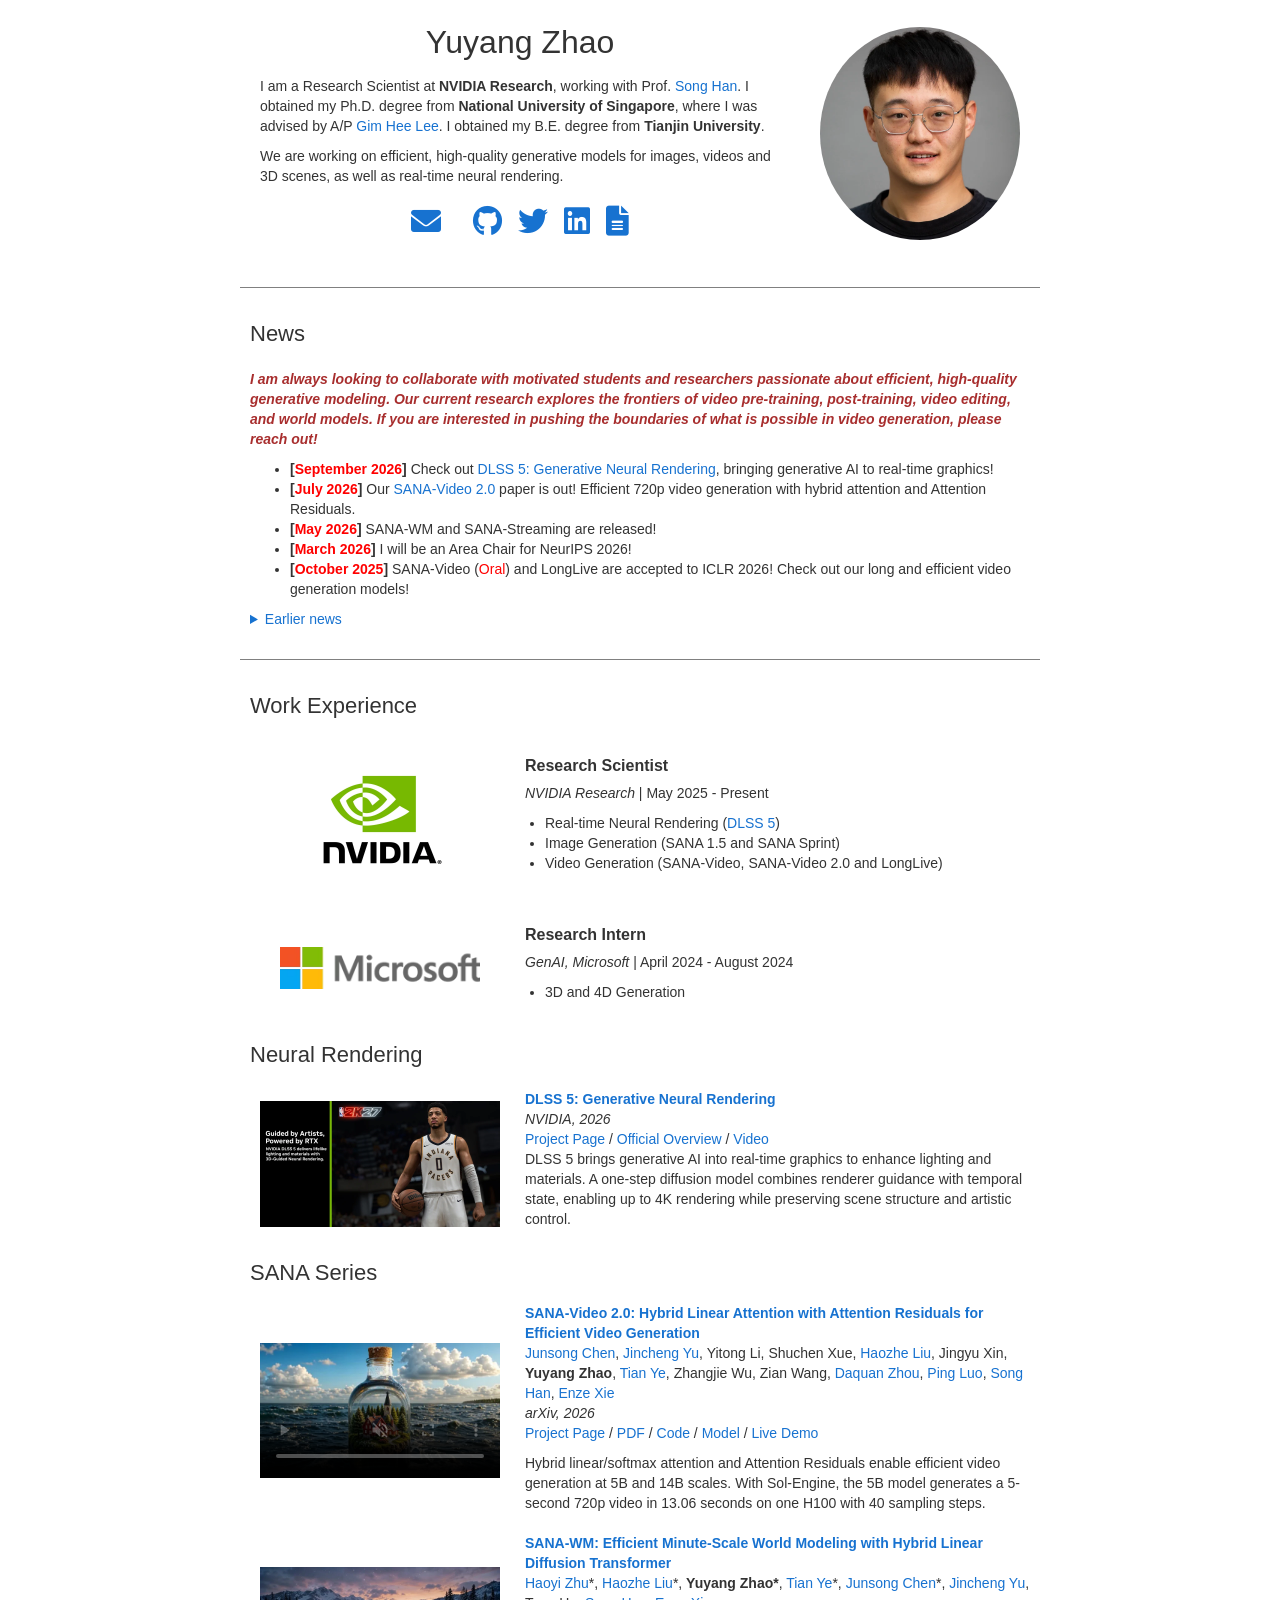
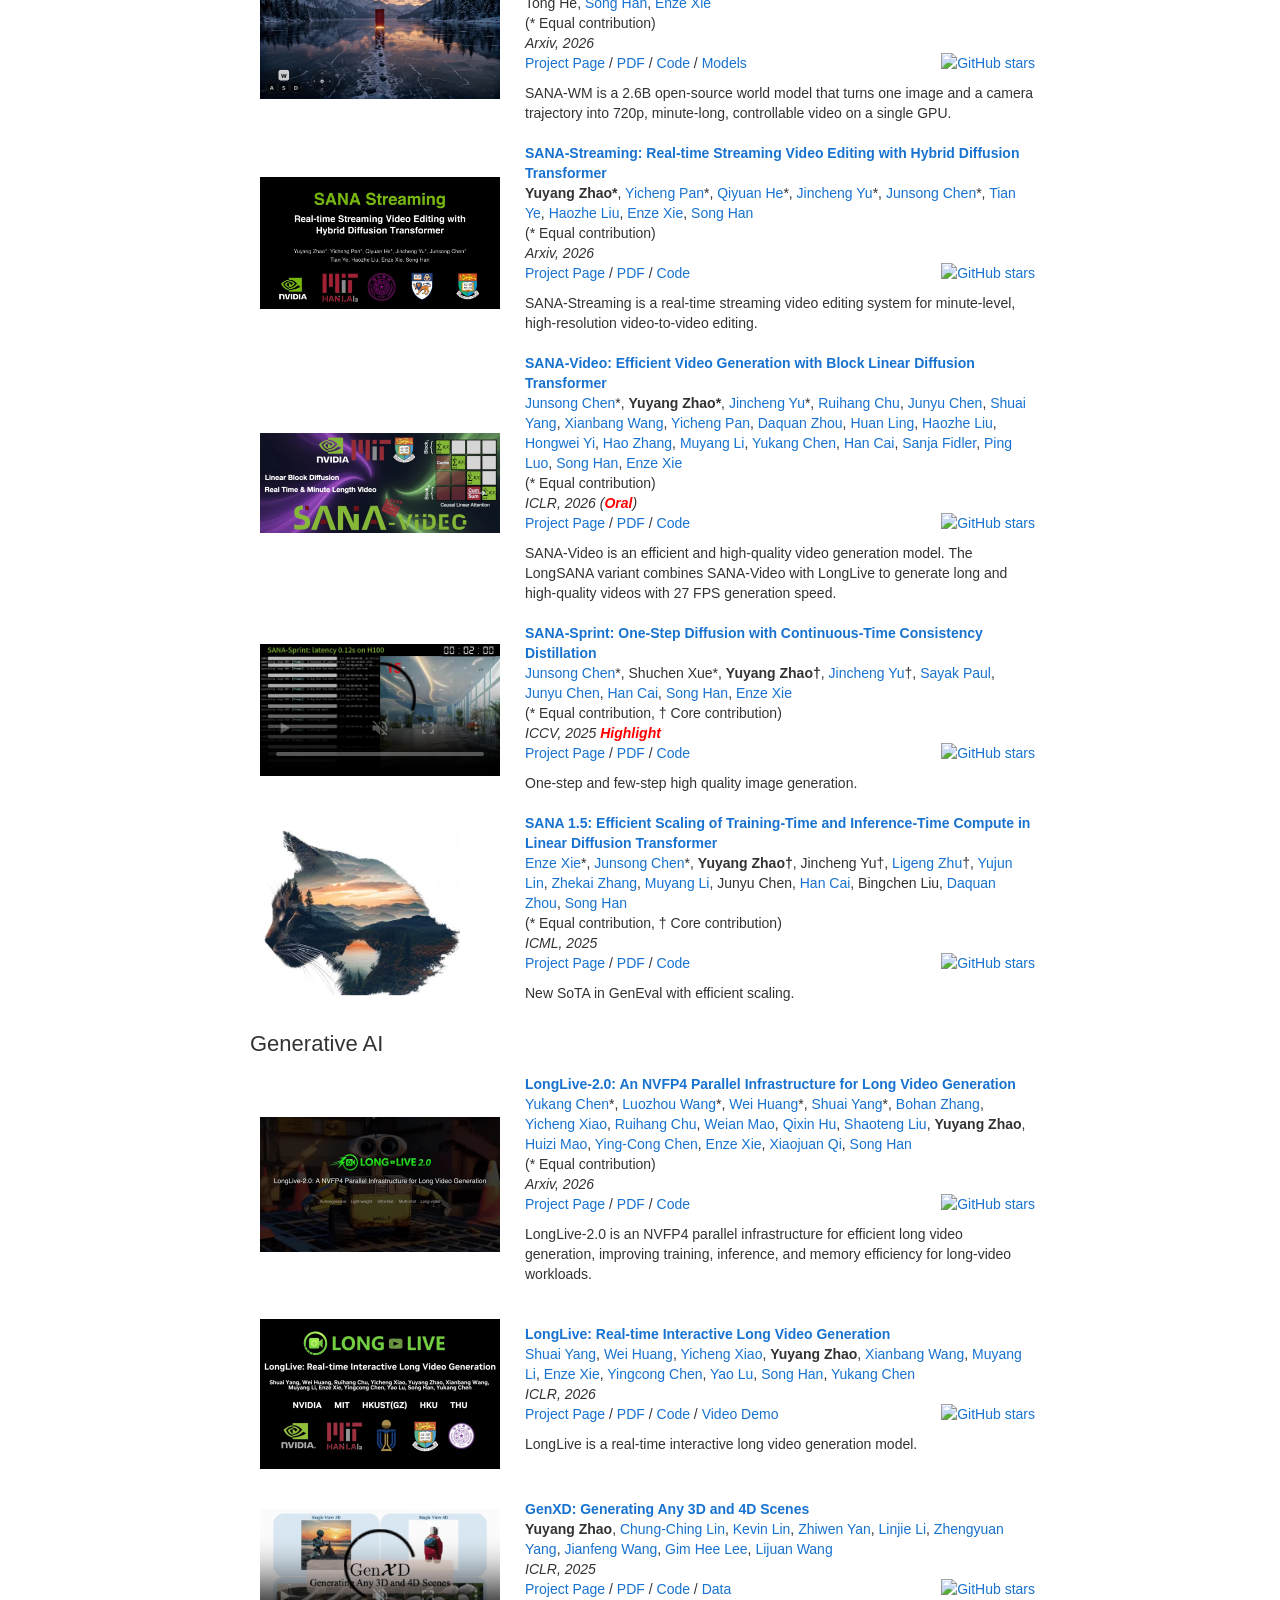
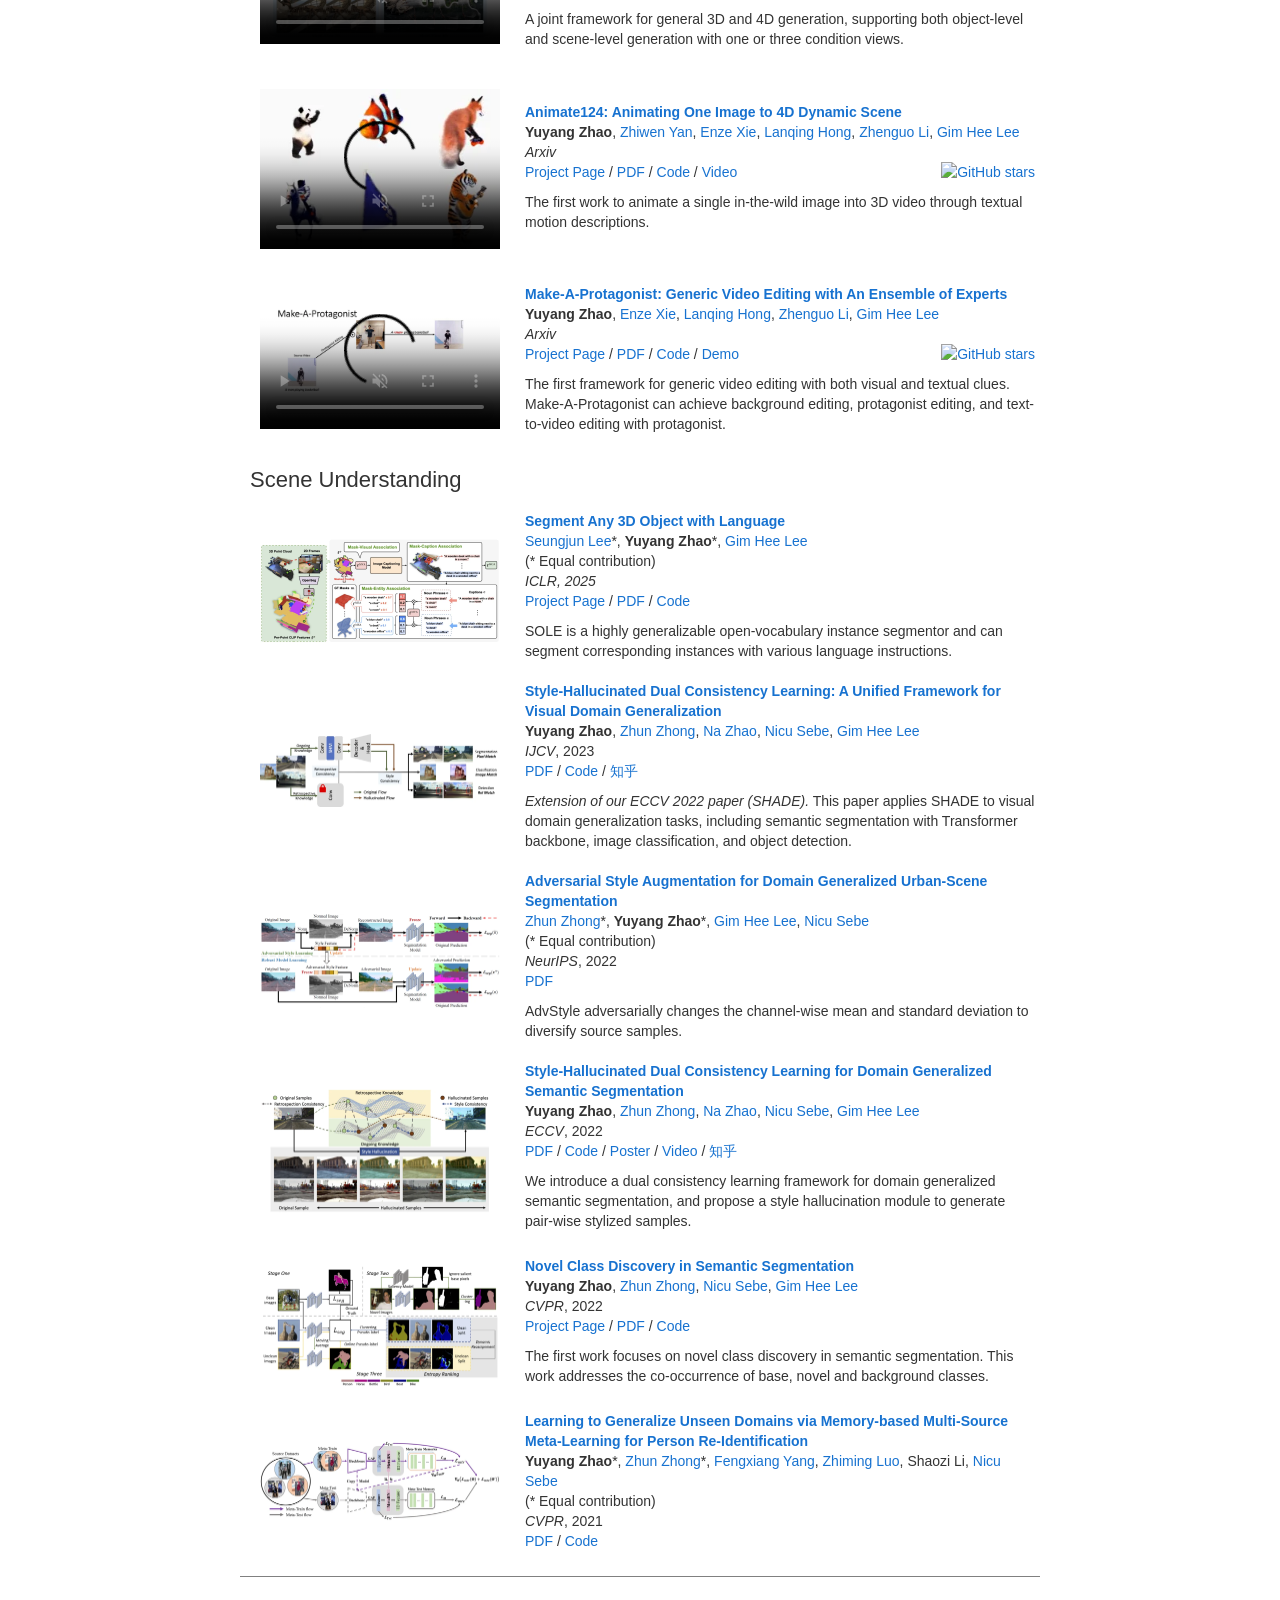
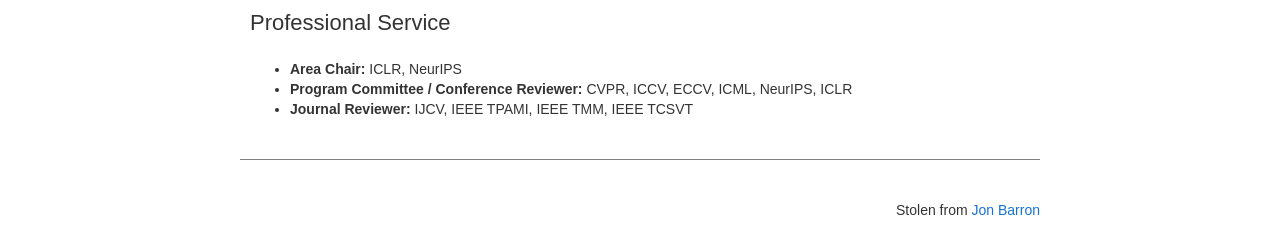
==== commit 18287659: "Update homepage projects and optimize media previews" ====
--- a/index.html
+++ b/index.html
@@ -14,6 +14,7 @@
   <link rel="stylesheet" type="text/css" href="css/style.css">
   <link rel="icon" type="image/png" href="img/letter-z.png">
   <script type="text/javascript" src="js/hidebib.js"></script>
+  <script src="js/previews.js" defer></script>
 </head>
 
 <body>
@@ -29,7 +30,7 @@
               </p>
               <p>I am a Research Scientist at <strong>NVIDIA Research</strong>, working with Prof. <a href="https://songhan.mit.edu/">Song Han</a>. I obtained my Ph.D. degree from <strong>National University of Singapore</strong>, where I was advised by A/P <a href="https://www.comp.nus.edu.sg/~leegh/">Gim Hee Lee</a>. I obtained my B.E. degree from <strong>Tianjin University</strong>.</p>
               <p>
-                We are working on efficient and high-quality AIGC models, including image, video and 3D generation.
+                We are working on efficient, high-quality generative models for images, videos and 3D scenes, as well as real-time neural rendering.
               </p>
 
               <p class="social-links" style="text-align:center">
@@ -42,13 +43,12 @@
               </p>
             </td>
             <td style="padding:2.5%;width:40%;max-width:40%">
-              <a href="img/selfie.JPG"><img style="width:100%;max-width:100%;border-radius:50%" alt="profile photo" src="img/selfie.JPG" class="hoverZoomLink"></a>
+              <a href="img/selfie.JPG"><img style="width:100%;max-width:100%;border-radius:50%" alt="Yuyang Zhao" src="img/optimized/selfie.webp" class="hoverZoomLink" width="640" height="680" fetchpriority="high" decoding="async"></a>
             </td>
           </tr>
         </tbody></table>
 
         <hr>
-
 
         <table style="width:100%;border:0px;border-spacing:0px;border-collapse:separate;margin-right:auto;margin-left:auto;"><tbody>
             <tr>
@@ -61,10 +61,16 @@
         <tr>
           <td style="padding:10px;width:100%;vertical-align:middle">
             <p class="notice"><strong><em>I am always looking to collaborate with motivated students and researchers passionate about efficient, high-quality generative modeling. Our current research explores the frontiers of video pre-training, post-training, video editing, and world models. If you are interested in pushing the boundaries of what is possible in video generation, please reach out!</em></strong></p>
-            <ul>
+            <ul class="recent-news">
+                <li><strong>[<font color="red">September 2026</font>]</strong> Check out <a href="https://research.nvidia.com/labs/adlr/DLSS5/">DLSS 5: Generative Neural Rendering</a>, bringing generative AI to real-time graphics!</li>
+                <li><strong>[<font color="red">July 2026</font>]</strong> Our <a href="https://nvlabs.github.io/Sana/Video2/">SANA-Video 2.0</a> paper is out! Efficient 720p video generation with hybrid attention and Attention Residuals.</li>
                 <li><strong>[<font color="red">May 2026</font>]</strong> SANA-WM and SANA-Streaming are released!</li>
                 <li><strong>[<font color="red">March 2026</font>]</strong> I will be an Area Chair for NeurIPS 2026!</li>
                 <li><strong>[<font color="red">October 2025</font>]</strong> SANA-Video (<font color="red">Oral</font>) and LongLive are accepted to ICLR 2026! Check out our long and efficient video generation models!</li>
+            </ul>
+            <details class="news-archive">
+              <summary>Earlier news</summary>
+              <ul>
                 <li><strong>[<font color="red">September 2025</font>]</strong> GLIMPSE is accepted to EMNLP 2025 as Oral!</li>
                 <li><strong>[<font color="red">August 2025</font>]</strong> I will be an Area Chair for ICLR 2026!</li>
                 <li><strong>[<font color="red">June 2025</font>]</strong> SANA-Sprint is accepted to ICCV 2025 as Highlight! See you in Hawaii!</li>
@@ -86,7 +92,8 @@
                 <li><strong>[November 2021]</strong> One paper about optical flow estimation is accepted to Neurocomputing.</li>
                 <li><strong>[September 2021]</strong> One paper about optical flow estimation is accepted to Signal Processing: Image Communication.</li>
                 <li><strong>[<font color="red">March 2021</font>]</strong> One paper about domain generalized person re-identification is accepted to CVPR 2021!</li>
-            </ul>
+              </ul>
+            </details>
           </td>
         </tr>
         </tbody></table>
@@ -109,7 +116,7 @@
               <tr>
 
                 <td style="padding:20px;width:35%;vertical-align:middle">
-                  <img src="img/NVIDIA-logo-white.png" alt="NVIDIA Logo" width="250">
+                  <img src="img/optimized/NVIDIA-logo-white.webp" class="preview-image" width="960" height="540" alt="NVIDIA Logo" loading="lazy" decoding="async">
                 </td>
                 <td style="padding:5px;width:75%;vertical-align:middle">
                   <p style="margin-bottom:5px;">
@@ -119,15 +126,16 @@
                     <em>NVIDIA Research</em> | May 2025 - Present
                   </p>
                   <ul style="padding-left:20px;">
+                    <li>Real-time Neural Rendering (<a href="https://research.nvidia.com/labs/adlr/DLSS5/">DLSS 5</a>)</li>
                     <li>Image Generation (SANA 1.5 and SANA Sprint)</li>
-                    <li>Video Generation (SANA-Video and LongLive)</li>
+                    <li>Video Generation (SANA-Video, SANA-Video 2.0 and LongLive)</li>
                   </ul>
                 </td>
               </tr>
 
               <tr>
                 <td style="padding:40px;width:35%;vertical-align:middle">
-                    <img src="img/microsoft-logo.png" alt="Microsoft Logo" width="200">
+                    <img src="img/optimized/microsoft-logo.webp" class="preview-image preview-image-small" width="216" height="46" alt="Microsoft Logo" loading="lazy" decoding="async">
                   </td>
                   <td style="padding:5px;width:75%;vertical-align:middle">
                   <p style="margin-bottom:5px;">
@@ -149,6 +157,38 @@
         <table style="width:100%;border:0px;border-spacing:0px;border-collapse:separate;margin-right:auto;margin-left:auto;"><tbody>
           <tr>
           <td style="padding:10px;width:100%;vertical-align:middle">
+            <span class="heading">Neural Rendering</span>
+          </td>
+        </tr>
+      </tbody></table>
+
+      <table style="width:100%;border:0px;border-spacing:0px;border-collapse:separate;margin-right:auto;margin-left:auto;"><tbody>
+        <tr>
+            <td style="padding:20px;width:35%;vertical-align:middle">
+                <a href="https://research.nvidia.com/labs/adlr/DLSS5/">
+                    <img src="img/optimized/dlss5.webp" class="preview-image" width="960" height="504" alt="NVIDIA DLSS 5 brings 3D-guided neural rendering to NBA 2K27" loading="lazy" decoding="async">
+                </a>
+            </td>
+            <td style="padding:5px;width:75%;vertical-align:middle">
+                <a href="https://research.nvidia.com/labs/adlr/DLSS5/">
+                    <span class="papertitle" id="dlss5-title">DLSS 5: Generative Neural Rendering</span>
+                </a>
+                <br>
+                <em>NVIDIA, 2026</em>
+                <br>
+                <div class="paper" id="dlss5">
+                  <a href="https://research.nvidia.com/labs/adlr/DLSS5/">Project Page</a> /
+                  <a href="https://www.nvidia.com/en-us/geforce/news/dlss-5-3d-guided-neural-rendering/">Official Overview</a> /
+                  <a href="https://www.youtube.com/watch?v=58FagrSqC4M">Video</a>
+                </div>
+                <p>DLSS 5 brings generative AI into real-time graphics to enhance lighting and materials. A one-step diffusion model combines renderer guidance with temporal state, enabling up to 4K rendering while preserving scene structure and artistic control.</p>
+            </td>
+        </tr>
+      </tbody></table>
+
+        <table style="width:100%;border:0px;border-spacing:0px;border-collapse:separate;margin-right:auto;margin-left:auto;"><tbody>
+          <tr>
+          <td style="padding:10px;width:100%;vertical-align:middle">
             <span class="heading">SANA Series</span>
           </td>
         </tr>
@@ -159,7 +199,50 @@
         <tr>
 
             <td style="padding:20px;width:35%;vertical-align:middle">
-                <img src='img/sana-wm.jpg' width="250" alt="SANA-WM teaser">
+                <!-- Preview source: https://junsongc.top/JunsongChen/sana-video-2.mp4 -->
+                <video class="preview-image" data-preview width="640" height="360" controls loop muted playsinline preload="none" poster="img/optimized/sana-video2.webp" aria-label="SANA-Video 2.0 video generation montage">
+                  <source src="img/optimized/sana-video2.mp4" type="video/mp4">
+                  <a href="img/optimized/sana-video2.mp4">View SANA-Video 2.0 video generation montage</a>
+                </video>
+            </td>
+            <td style="padding:5px;width:75%;vertical-align:middle">
+                <a href="https://arxiv.org/abs/2607.21553">
+                    <span class="papertitle">SANA-Video 2.0: Hybrid Linear Attention with Attention Residuals for Efficient Video Generation</span>
+                </a>
+                <br>
+                <a href="https://lawrence-cj.github.io/">Junsong Chen</a>,
+                <a href="https://lovesykun.cn/about.html">Jincheng Yu</a>,
+                Yitong Li,
+                Shuchen Xue,
+                <a href="https://haozheliu-st.github.io/">Haozhe Liu</a>,
+                Jingyu Xin,
+                <strong>Yuyang Zhao</strong>,
+                <a href="https://owen718.github.io/">Tian Ye</a>,
+                Zhangjie Wu,
+                Zian Wang,
+                <a href="https://zhoudaquan.github.io/homepage.io/index.html">Daquan Zhou</a>,
+                <a href="http://luoping.me/">Ping Luo</a>,
+                <a href="https://hanlab.mit.edu/songhan">Song Han</a>,
+                <a href="https://xieenze.github.io/">Enze Xie</a>
+                <br>
+                <em>arXiv, 2026</em>
+                <br>
+                <div class="paper" id="sana-video2">
+                  <a href="https://nvlabs.github.io/Sana/Video2/">Project Page</a> /
+                  <a href="https://arxiv.org/pdf/2607.21553">PDF</a> /
+                  <a href="https://github.com/NVlabs/Sana">Code</a> /
+                  <a href="https://huggingface.co/Efficient-Large-Model/SANA-Video_2.0_5B_720p">Model</a> /
+                  <a href="https://huggingface.co/spaces/Efficient-Large-Model/sana-video2-5b-720p-demo">Live Demo</a>
+                </div>
+                <p></p>
+                <p>Hybrid linear/softmax attention and Attention Residuals enable efficient video generation at 5B and 14B scales. With Sol-Engine, the 5B model generates a 5-second 720p video in 13.06 seconds on one H100 with 40 sampling steps.</p>
+            </td>
+        </tr>
+
+
+        <tr>
+            <td style="padding:20px;width:35%;vertical-align:middle">
+                <img src="img/optimized/sana-wm.webp" class="preview-image" width="960" height="528" alt="SANA-WM teaser" loading="lazy" decoding="async">
             </td>
             <td style="padding:5px;width:75%;vertical-align:middle">
                 <a href="https://arxiv.org/abs/2605.15178">
@@ -184,7 +267,7 @@
                   <a href="https://arxiv.org/pdf/2605.15178">PDF</a> /
                   <a href="https://github.com/NVlabs/Sana">Code</a> /
                   <a href="https://huggingface.co/Efficient-Large-Model/SANA-WM_bidirectional">Models</a>
-                  <a class="more-link" href="https://github.com/NVlabs/Sana" target="_blank"><img alt="GitHub stars" align="right"
+                  <a class="more-link" href="https://github.com/NVlabs/Sana" target="_blank"><img alt="GitHub stars" loading="lazy" decoding="async" align="right"
                     src="https://img.shields.io/github/stars/NVlabs/Sana?style=social"></a>
                 </div>
 
@@ -199,7 +282,7 @@
         <tr>
 
             <td style="padding:20px;width:35%;vertical-align:middle">
-                <img src='img/sana-streaming.jpg' width="250" alt="SANA-Streaming teaser">
+                <img src="img/optimized/sana-streaming.webp" class="preview-image" width="900" height="495" alt="SANA-Streaming teaser" loading="lazy" decoding="async">
             </td>
             <td style="padding:5px;width:75%;vertical-align:middle">
                 <a href="https://arxiv.org/abs/2605.30409">
@@ -223,7 +306,7 @@
                   <a href="https://nvlabs.github.io/Sana/Streaming/">Project Page</a> /
                   <a href="https://arxiv.org/pdf/2605.30409">PDF</a> /
                   <a href="https://github.com/NVlabs/Sana">Code</a>
-                  <a class="more-link" href="https://github.com/NVlabs/Sana" target="_blank"><img alt="GitHub stars" align="right"
+                  <a class="more-link" href="https://github.com/NVlabs/Sana" target="_blank"><img alt="GitHub stars" loading="lazy" decoding="async" align="right"
                     src="https://img.shields.io/github/stars/NVlabs/Sana?style=social"></a>
                 </div>
 
@@ -238,7 +321,7 @@
         <tr>
 
             <td style="padding:20px;width:35%;vertical-align:middle">
-                <img src='img/sana-video.png' width="250">
+                <img src="img/optimized/sana-video.webp" class="preview-image" width="960" height="399" alt="SANA-Video overview" loading="lazy" decoding="async">
             </td>
             <td style="padding:5px;width:75%;vertical-align:middle">
                 <!-- <p> -->
@@ -277,7 +360,7 @@
                   <a href="https://nvlabs.github.io/Sana/Video/">Project Page</a> /
                   <a href="https://arxiv.org/pdf/2509.24695">PDF</a> /
                   <a href="https://github.com/NVlabs/Sana">Code</a>
-                  <a class="more-link" href="https://github.com/NVlabs/Sana" target="_blank"><img alt="GitHub stars" align="right"
+                  <a class="more-link" href="https://github.com/NVlabs/Sana" target="_blank"><img alt="GitHub stars" loading="lazy" decoding="async" align="right"
                     src="https://img.shields.io/github/stars/NVlabs/Sana?style=social"></a>
                 </div>
 
@@ -293,7 +376,10 @@
         <tr>
 
             <td style="padding:20px;width:35%;vertical-align:middle">
-                <img src='img/sana-sprint.gif' width="250">
+                <video class="preview-image" data-preview width="640" height="352" controls loop muted playsinline preload="none" poster="img/optimized/sana-sprint.webp" aria-label="SANA-Sprint image generation examples">
+                  <source src="img/optimized/sana-sprint.mp4" type="video/mp4">
+                  <a href="img/sana-sprint.gif">View SANA-Sprint image generation examples</a>
+                </video>
             </td>
             <td style="padding:5px;width:75%;vertical-align:middle">
                 <!-- <p> -->
@@ -321,7 +407,7 @@
                   <a href="https://nvlabs.github.io/Sana/Sprint/">Project Page</a> /
                   <a href="https://arxiv.org/pdf/2503.09641.pdf">PDF</a> /
                   <a href="https://github.com/NVlabs/Sana">Code</a>
-                  <a class="more-link" href="https://github.com/NVlabs/Sana" target="_blank"><img alt="GitHub stars" align="right"
+                  <a class="more-link" href="https://github.com/NVlabs/Sana" target="_blank"><img alt="GitHub stars" loading="lazy" decoding="async" align="right"
                     src="https://img.shields.io/github/stars/NVlabs/Sana?style=social"></a>
                 </div>
 
@@ -337,7 +423,7 @@
         <tr>
 
             <td style="padding:20px;width:35%;vertical-align:middle">
-                <img src='img/sana.png' width="200">
+                <img src="img/optimized/sana.webp" class="preview-image preview-image-small" width="254" height="212" alt="SANA 1.5 overview" loading="lazy" decoding="async">
             </td>
             <td style="padding:5px;width:75%;vertical-align:middle">
                 <!-- <p> -->
@@ -368,7 +454,7 @@
                   <a href="https://nvlabs.github.io/Sana/">Project Page</a> /
                   <a href="https://arxiv.org/pdf/2501.18427.pdf">PDF</a> /
                   <a href="https://github.com/NVlabs/Sana">Code</a>
-                  <a class="more-link" href="https://github.com/NVlabs/Sana" target="_blank"><img alt="GitHub stars" align="right"
+                  <a class="more-link" href="https://github.com/NVlabs/Sana" target="_blank"><img alt="GitHub stars" loading="lazy" decoding="async" align="right"
                     src="https://img.shields.io/github/stars/NVlabs/Sana?style=social"></a>
                 </div>
 
@@ -396,7 +482,7 @@
         <tr>
 
             <td style="padding:20px;width:35%;vertical-align:middle">
-                <img src='img/longlive2.jpg' width="250" alt="LongLive-2.0 teaser">
+                <img src="img/optimized/longlive2.webp" class="preview-image" width="960" height="540" alt="LongLive-2.0 teaser" loading="lazy" decoding="async">
             </td>
             <td style="padding:5px;width:75%;vertical-align:middle">
                 <a href="https://arxiv.org/abs/2605.18739">
@@ -428,7 +514,7 @@
                   <a href="https://nvlabs.github.io/LongLive/LongLive2/">Project Page</a> /
                   <a href="https://arxiv.org/pdf/2605.18739">PDF</a> /
                   <a href="https://github.com/NVlabs/LongLive">Code</a>
-                  <a class="more-link" href="https://github.com/NVlabs/LongLive" target="_blank"><img alt="GitHub stars" align="right"
+                  <a class="more-link" href="https://github.com/NVlabs/LongLive" target="_blank"><img alt="GitHub stars" loading="lazy" decoding="async" align="right"
                     src="https://img.shields.io/github/stars/NVlabs/LongLive?style=social"></a>
                 </div>
 
@@ -443,7 +529,7 @@
         <tr>
 
             <td style="padding:20px;width:35%;vertical-align:middle">
-                <img src='img/longlive.png' width="250">
+                <img src="img/optimized/longlive.webp" class="preview-image" width="960" height="600" alt="LongLive video generation overview" loading="lazy" decoding="async">
             </td>
             <td style="padding:5px;width:75%;vertical-align:middle">
                 <!-- <p> -->
@@ -472,7 +558,7 @@
                   <a href="https://arxiv.org/pdf/2509.22622">PDF</a> /
                   <a href="https://github.com/NVlabs/LongLive">Code</a> /
                   <a href="https://youtu.be/CO1QC7BNvig">Video Demo</a>
-                  <a class="more-link" href="https://github.com/NVlabs/LongLive" target="_blank"><img alt="GitHub stars" align="right"
+                  <a class="more-link" href="https://github.com/NVlabs/LongLive" target="_blank"><img alt="GitHub stars" loading="lazy" decoding="async" align="right"
                     src="https://img.shields.io/github/stars/NVlabs/LongLive?style=social"></a>
                 </div>
 
@@ -492,7 +578,10 @@
                 </video>
             </td> -->
             <td style="padding:20px;width:35%;vertical-align:middle">
-                <img src='img/genxd.gif' width="250">
+                <video class="preview-image" data-preview width="640" height="360" controls loop muted playsinline preload="none" poster="img/optimized/genxd.webp" aria-label="GenXD 3D and 4D generation examples">
+                  <source src="img/optimized/genxd.mp4" type="video/mp4">
+                  <a href="img/genxd.gif">View GenXD 3D and 4D generation examples</a>
+                </video>
             </td>
             <td style="padding:5px;width:75%;vertical-align:middle">
                 <!-- <p> -->
@@ -518,7 +607,7 @@
                   <a href="https://arxiv.org/pdf/2411.02319">PDF</a> /
                   <a href="https://github.com/HeliosZhao/GenXD">Code</a> /
                   <a href="https://huggingface.co/datasets/Yuyang-z/CamVid-30K">Data</a>
-                  <a class="more-link" href="https://github.com/HeliosZhao/GenXD" target="_blank"><img alt="GitHub stars" align="right"
+                  <a class="more-link" href="https://github.com/HeliosZhao/GenXD" target="_blank"><img alt="GitHub stars" loading="lazy" decoding="async" align="right"
                     src="https://img.shields.io/github/stars/HeliosZhao/GenXD?style=social"></a>
                 </div>
 
@@ -534,7 +623,10 @@
         <tr>
             <!-- <tr bgcolor="#ffffd0"> -->
                 <td style="padding:20px;width:35%;vertical-align:middle">
-                    <img src='img/animate124.gif' width="250">
+                    <video class="preview-image" data-preview width="300" height="200" controls loop muted playsinline preload="none" poster="img/optimized/animate124.webp" aria-label="Animate124 animated 3D scene examples">
+                      <source src="img/optimized/animate124.mp4" type="video/mp4">
+                      <a href="img/animate124.gif">View Animate124 animated 3D scene examples</a>
+                    </video>
                 </td>
                 <td style="padding:5px;width:75%;vertical-align:middle">
                     <!-- <p> -->
@@ -557,7 +649,7 @@
                       <a href="https://arxiv.org/pdf/2311.14603.pdf">PDF</a> /
                       <a href="https://github.com/HeliosZhao/Animate124">Code</a> /
                       <a href="https://www.youtube.com/watch?v=L_1HCBhz9MM">Video</a>
-                      <a class="more-link" href="https://github.com/HeliosZhao/Animate124" target="_blank"><img alt="GitHub stars" align="right"
+                      <a class="more-link" href="https://github.com/HeliosZhao/Animate124" target="_blank"><img alt="GitHub stars" loading="lazy" decoding="async" align="right"
                         src="https://img.shields.io/github/stars/HeliosZhao/Animate124?style=social"></a>
                     </div>
 
@@ -573,7 +665,10 @@
         <tr>
           <!-- <tr bgcolor="#ffffd0"> -->
               <td style="padding:20px;width:35%;vertical-align:middle">
-                  <img src='img/make-a-protagonist.gif' width="250">
+                  <video class="preview-image" data-preview width="640" height="360" controls loop muted playsinline preload="none" poster="img/optimized/make-a-protagonist.webp" aria-label="Make-A-Protagonist video editing examples">
+                    <source src="img/optimized/make-a-protagonist.mp4" type="video/mp4">
+                    <a href="img/make-a-protagonist.gif">View Make-A-Protagonist video editing examples</a>
+                  </video>
                       </td>
               <td style="padding:5px;width:75%;vertical-align:middle">
                   <!-- <p> -->
@@ -595,7 +690,7 @@
                     <a href="https://arxiv.org/pdf/2305.08850.pdf">PDF</a> /
                     <a href="https://github.com/HeliosZhao/Make-A-Protagonist">Code</a> /
                     <a href="https://huggingface.co/spaces/Make-A-Protagonist/Make-A-Protagonist-inference">Demo</a>
-                    <a class="more-link" href="https://github.com/HeliosZhao/Make-A-Protagonist" target="_blank"><img alt="GitHub stars" align="right"
+                    <a class="more-link" href="https://github.com/HeliosZhao/Make-A-Protagonist" target="_blank"><img alt="GitHub stars" loading="lazy" decoding="async" align="right"
                       src="https://img.shields.io/github/stars/HeliosZhao/Make-A-Protagonist?style=social"></a>
                   </div>
 
@@ -623,7 +718,7 @@
         <tr>
             <!-- <tr bgcolor="#ffffd0"> -->
                 <td style="padding:20px;width:35%;vertical-align:middle">
-                    <img src='img/sole.png' width="250">
+                    <img src="img/optimized/sole.webp" class="preview-image" width="960" height="416" alt="SOLE language-guided 3D segmentation overview" loading="lazy" decoding="async">
                         </td>
                 <td style="padding:5px;width:75%;vertical-align:middle">
                     <!-- <p> -->
@@ -657,7 +752,7 @@
           <tr>
             <!-- <tr bgcolor="#ffffd0"> -->
                 <td style="padding:20px;width:35%;vertical-align:middle">
-                    <img src='img/shade-visualdg.png' width="250">
+                    <img src="img/optimized/shade-visualdg.webp" class="preview-image" width="960" height="293" alt="SHADE visual domain generalization overview" loading="lazy" decoding="async">
                         </td>
                 <td style="padding:5px;width:75%;vertical-align:middle">
                     <!-- <p> -->
@@ -691,7 +786,7 @@
 
         <tr>
             <td style="padding:20px;width:25%;vertical-align:middle">
-                <img src='img/advstyle.png' width="250">
+                <img src="img/optimized/advstyle.webp" class="preview-image" width="960" height="378" alt="Adversarial style augmentation overview" loading="lazy" decoding="async">
                     </td>
             <!-- <td width="75%" valign="middle"> -->
             <td style="padding:5px;width:75%;vertical-align:middle">
@@ -725,7 +820,7 @@
         <tr>
         <!-- <tr bgcolor="#ffffd0"> -->
             <td style="padding:20px;width:35%;vertical-align:middle">
-                <img src='img/shade_intro.png' width="250">
+                <img src="img/optimized/shade_intro.webp" class="preview-image" width="960" height="497" alt="SHADE semantic segmentation overview" loading="lazy" decoding="async">
                     </td>
             <td style="padding:5px;width:75%;vertical-align:middle">
                 <!-- <p> -->
@@ -761,7 +856,7 @@
         <tr>
         <!-- <tr bgcolor="#ffffd0"> -->
             <td style="padding:20px;width:35%;vertical-align:middle">
-                <img src='img/ncdss.png' width="250">
+                <img src="img/optimized/ncdss.webp" class="preview-image" width="960" height="482" alt="Novel class discovery in semantic segmentation overview" loading="lazy" decoding="async">
                     </td>
             <td style="padding:5px;width:75%;vertical-align:middle">
                 <!-- <p> -->
@@ -794,7 +889,7 @@
         <tr>
             <!-- <tr bgcolor="#ffffd0"> -->
                 <td style="padding:20px;width:35%;vertical-align:middle">
-                    <img src='img/m3l.png' width="250">
+                    <img src="img/optimized/m3l.webp" class="preview-image" width="960" height="321" alt="Memory-based multi-source meta-learning overview" loading="lazy" decoding="async">
                         </td>
                 <td style="padding:5px;width:75%;vertical-align:middle">
                     <!-- <p> -->
@@ -839,7 +934,7 @@
           <td style="padding:10px;width:100%;vertical-align:middle">
             <ul>
                 <!-- <li><strong>Program Committee / Conference Reviewer:</strong> CVPR 2022-2023, ICCV 2023, ECCV 2022, ICML 2022, NeurIPS 2022-2023, AAAI 2022, ACM MM 2022</li> -->
-                <li><strong>Area Chair:</strong> ICLR 2026, NeurIPS 2026</li>
+                <li><strong>Area Chair:</strong> ICLR, NeurIPS</li>
                 <li><strong>Program Committee / Conference Reviewer:</strong> CVPR, ICCV, ECCV, ICML, NeurIPS, ICLR</li>
                 <li><strong>Journal Reviewer:</strong> IJCV, IEEE TPAMI, IEEE TMM, IEEE TCSVT</li>
             </ul>
--- a/css/stylesheet.css
+++ b/css/stylesheet.css
@@ -3,6 +3,7 @@
   font-family: 'Lato';
   font-style: italic;
   font-weight: 400;
+  font-display: swap;
   src: local('Lato Italic'), local('Lato-Italic'), url(https://fonts.gstatic.com/s/lato/v15/S6u8w4BMUTPHjxsAUi-qNiXg7eU0.woff2) format('woff2');
   unicode-range: U+0100-024F, U+0259, U+1E00-1EFF, U+2020, U+20A0-20AB, U+20AD-20CF, U+2113, U+2C60-2C7F, U+A720-A7FF;
 }
@@ -11,6 +12,7 @@
   font-family: 'Lato';
   font-style: italic;
   font-weight: 400;
+  font-display: swap;
   src: local('Lato Italic'), local('Lato-Italic'), url(https://fonts.gstatic.com/s/lato/v15/S6u8w4BMUTPHjxsAXC-qNiXg7Q.woff2) format('woff2');
   unicode-range: U+0000-00FF, U+0131, U+0152-0153, U+02BB-02BC, U+02C6, U+02DA, U+02DC, U+2000-206F, U+2074, U+20AC, U+2122, U+2191, U+2193, U+2212, U+2215, U+FEFF, U+FFFD;
 }
@@ -19,6 +21,7 @@
   font-family: 'Lato';
   font-style: italic;
   font-weight: 700;
+  font-display: swap;
   src: local('Lato Bold Italic'), local('Lato-BoldItalic'), url(https://fonts.gstatic.com/s/lato/v15/S6u_w4BMUTPHjxsI5wq_FQftx9897sxZ.woff2) format('woff2');
   unicode-range: U+0100-024F, U+0259, U+1E00-1EFF, U+2020, U+20A0-20AB, U+20AD-20CF, U+2113, U+2C60-2C7F, U+A720-A7FF;
 }
@@ -27,6 +30,7 @@
   font-family: 'Lato';
   font-style: italic;
   font-weight: 700;
+  font-display: swap;
   src: local('Lato Bold Italic'), local('Lato-BoldItalic'), url(https://fonts.gstatic.com/s/lato/v15/S6u_w4BMUTPHjxsI5wq_Gwftx9897g.woff2) format('woff2');
   unicode-range: U+0000-00FF, U+0131, U+0152-0153, U+02BB-02BC, U+02C6, U+02DA, U+02DC, U+2000-206F, U+2074, U+20AC, U+2122, U+2191, U+2193, U+2212, U+2215, U+FEFF, U+FFFD;
 }
@@ -35,6 +39,7 @@
   font-family: 'Lato';
   font-style: normal;
   font-weight: 400;
+  font-display: swap;
   src: local('Lato Regular'), local('Lato-Regular'), url(https://fonts.gstatic.com/s/lato/v15/S6uyw4BMUTPHjxAwXiWtFCfQ7A.woff2) format('woff2');
   unicode-range: U+0100-024F, U+0259, U+1E00-1EFF, U+2020, U+20A0-20AB, U+20AD-20CF, U+2113, U+2C60-2C7F, U+A720-A7FF;
 }
@@ -43,6 +48,7 @@
   font-family: 'Lato';
   font-style: normal;
   font-weight: 400;
+  font-display: swap;
   src: local('Lato Regular'), local('Lato-Regular'), url(https://fonts.gstatic.com/s/lato/v15/S6uyw4BMUTPHjx4wXiWtFCc.woff2) format('woff2');
   unicode-range: U+0000-00FF, U+0131, U+0152-0153, U+02BB-02BC, U+02C6, U+02DA, U+02DC, U+2000-206F, U+2074, U+20AC, U+2122, U+2191, U+2193, U+2212, U+2215, U+FEFF, U+FFFD;
 }
@@ -51,6 +57,7 @@
   font-family: 'Lato';
   font-style: normal;
   font-weight: 700;
+  font-display: swap;
   src: local('Lato Bold'), local('Lato-Bold'), url(https://fonts.gstatic.com/s/lato/v15/S6u9w4BMUTPHh6UVSwaPGQ3q5d0N7w.woff2) format('woff2');
   unicode-range: U+0100-024F, U+0259, U+1E00-1EFF, U+2020, U+20A0-20AB, U+20AD-20CF, U+2113, U+2C60-2C7F, U+A720-A7FF;
 }
@@ -59,6 +66,7 @@
   font-family: 'Lato';
   font-style: normal;
   font-weight: 700;
+  font-display: swap;
   src: local('Lato Bold'), local('Lato-Bold'), url(https://fonts.gstatic.com/s/lato/v15/S6u9w4BMUTPHh6UVSwiPGQ3q5d0.woff2) format('woff2');
   unicode-range: U+0000-00FF, U+0131, U+0152-0153, U+02BB-02BC, U+02C6, U+02DA, U+02DC, U+2000-206F, U+2074, U+20AC, U+2122, U+2191, U+2193, U+2212, U+2215, U+FEFF, U+FFFD;
 }
@@ -121,9 +129,38 @@
   margin: 0 6px;
 }
 
-img {
+img,
+video {
   max-width: 100%;
   height: auto;
+}
+
+.preview-image {
+  width: 250px;
+}
+
+.preview-image-small {
+  width: 200px;
+}
+
+.news-archive summary {
+  display: list-item;
+  cursor: pointer;
+  width: fit-content;
+  color: #1772d0;
+}
+
+.news-archive summary:hover {
+  color: #f09228;
+}
+
+.news-archive summary:focus-visible {
+  outline: 2px solid #1772d0;
+  outline-offset: 4px;
+}
+
+.news-archive[open] summary {
+  margin-bottom: 10px;
 }
 
 .one {
@@ -188,8 +225,7 @@
     padding: 5px 0 !important;
   }
 
-  td img[width="200"],
-  td img[width="250"] {
+  .preview-image {
     width: min(100%, 320px) !important;
   }
 
